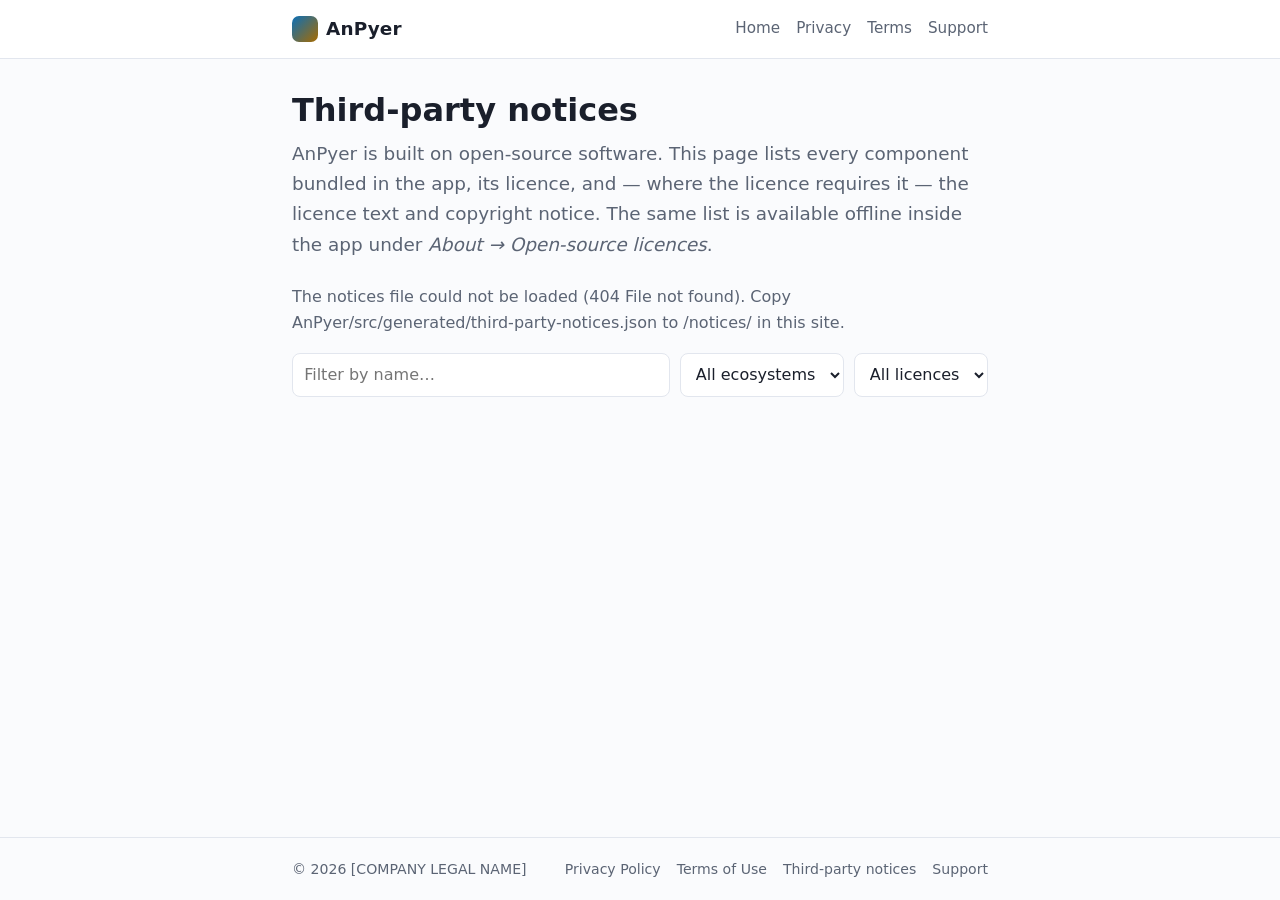
==== notices/index.html @ 122b333f "Initial commit" ====
<!DOCTYPE html>
<html lang="en">
<head>
<meta charset="utf-8">
<meta name="viewport" content="width=device-width, initial-scale=1">
<title>Third-party notices — AnPyer</title>
<meta name="description" content="Open-source components bundled with the AnPyer Android app and their licences.">
<link rel="stylesheet" href="/assets/site.css">
<style>
  .filter { display: flex; gap: 0.6rem; flex-wrap: wrap; margin: 1rem 0; }
  .filter input { flex: 1; min-width: 12rem; padding: 0.5rem 0.7rem; border: 1px solid var(--line); border-radius: 8px; background: var(--bg-elev); color: var(--fg); font: inherit; }
  .filter select { padding: 0.5rem 0.7rem; border: 1px solid var(--line); border-radius: 8px; background: var(--bg-elev); color: var(--fg); font: inherit; }
  .pkg { border-bottom: 1px solid var(--line); padding: 0.55rem 0; }
  .pkg summary { cursor: pointer; display: flex; gap: 0.6rem; flex-wrap: wrap; align-items: baseline; list-style: none; }
  .pkg summary::-webkit-details-marker { display: none; }
  .pkg .name { font-weight: 600; }
  .pkg .ver { color: var(--fg-muted); font-size: 0.9em; }
  .pkg .lic { margin-left: auto; font-size: 0.85em; color: var(--accent-2); white-space: nowrap; }
  .pkg .line { font-size: 0.78em; color: var(--fg-muted); border: 1px solid var(--line); border-radius: 999px; padding: 0 0.5em; }
  .pkg pre { white-space: pre-wrap; background: var(--code-bg); padding: 0.8rem; border-radius: 8px; font-size: 0.8rem; max-height: 24rem; overflow: auto; margin: 0.6rem 0 0; }
  .pkg .nolic { color: var(--fg-muted); font-size: 0.9em; margin: 0.4rem 0 0; }
</style>
</head>
<body>

<header class="site-header">
  <div class="inner">
    <a class="brand" href="/"><span class="logo" aria-hidden="true"></span>AnPyer</a>
    <nav class="nav" aria-label="Site">
      <a href="/">Home</a>
      <a href="/privacy/">Privacy</a>
      <a href="/terms/">Terms</a>
      <a href="/support/">Support</a>
    </nav>
  </div>
</header>

<main>
  <h1>Third-party notices</h1>
  <p class="lead">AnPyer is built on open-source software. This page lists every component bundled in the app, its licence, and — where the licence requires it — the licence text and copyright notice. The same list is available offline inside the app under <em>About → Open-source licences</em>.</p>
  <p class="muted" id="meta">Loading…</p>

  <div class="filter" hidden id="filter">
    <input type="search" id="q" placeholder="Filter by name…" aria-label="Filter packages by name">
    <select id="line" aria-label="Filter by ecosystem">
      <option value="">All ecosystems</option>
    </select>
    <select id="lic" aria-label="Filter by licence">
      <option value="">All licences</option>
    </select>
  </div>

  <div id="list"></div>

  <noscript><p class="notice">This page needs JavaScript to render the list. The raw data is available as <a href="/notices/third-party-notices.json">JSON</a>.</p></noscript>
</main>

<footer class="site-footer">
  <div class="inner">
    <span>© 2026 <span class="legal-name">[COMPANY LEGAL NAME]</span></span>
    <div class="links">
      <a href="/privacy/">Privacy Policy</a>
      <a href="/terms/">Terms of Use</a>
      <a href="/notices/">Third-party notices</a>
      <a href="/support/">Support</a>
    </div>
  </div>
</footer>

<script>
(async function () {
  const meta = document.getElementById('meta');
  const list = document.getElementById('list');
  const filter = document.getElementById('filter');
  const q = document.getElementById('q');
  const lineSel = document.getElementById('line');
  const licSel = document.getElementById('lic');

  let data;
  try {
    const res = await fetch('/notices/third-party-notices.json', { cache: 'no-cache' });
    if (!res.ok) throw new Error(res.status + ' ' + res.statusText);
    data = await res.json();
  } catch (e) {
    meta.textContent = 'The notices file could not be loaded (' + e.message + '). Copy AnPyer/src/generated/third-party-notices.json to /notices/ in this site.';
    return;
  }

  const pkgs = (data.packages || []).slice().sort((a, b) => a.name.localeCompare(b.name));
  const lineNames = { node: 'JavaScript', python: 'Python', rust: 'Rust', android: 'Android', kotlin: 'Kotlin', java: 'Java' };
  const lines = new Set(), lics = new Set();
  for (const p of pkgs) { (p.line || []).forEach(l => lines.add(l)); if (p.license) lics.add(p.license); }
  for (const l of [...lines].sort()) lineSel.add(new Option(lineNames[l] || l, l));
  for (const l of [...lics].sort()) licSel.add(new Option(l, l));

  const when = data.generatedAt ? new Date(data.generatedAt).toISOString().slice(0, 10) : '';
  meta.textContent = pkgs.length + ' components' + (when ? ' · generated ' + when : '');
  filter.hidden = false;

  const esc = s => String(s).replace(/[&<>"]/g, c => ({ '&': '&amp;', '<': '&lt;', '>': '&gt;', '"': '&quot;' }[c]));

  function render() {
    const needle = q.value.trim().toLowerCase();
    const line = lineSel.value, lic = licSel.value;
    const parts = [];
    let n = 0;
    for (const p of pkgs) {
      if (needle && !p.name.toLowerCase().includes(needle)) continue;
      if (line && !(p.line || []).includes(line)) continue;
      if (lic && p.license !== lic) continue;
      n++;
      const tags = (p.line || []).map(l => '<span class="line">' + esc(lineNames[l] || l) + '</span>').join('');
      const nameHtml = p.url ? '<a class="name" href="' + esc(p.url) + '" rel="noopener">' + esc(p.name) + '</a>' : '<span class="name">' + esc(p.name) + '</span>';
      let body = '';
      if (p.copyright) body += '<p class="nolic">' + esc(p.copyright) + '</p>';
      body += p.licenseText ? '<pre>' + esc(p.licenseText) + '</pre>' : '<p class="nolic">Licence text not included in the package; see the licence identifier above.</p>';
      parts.push('<details class="pkg"><summary>' + nameHtml + '<span class="ver">' + esc(p.version || '') + '</span>' + tags + '<span class="lic">' + esc(p.license || 'unknown') + '</span></summary>' + body + '</details>');
    }
    list.innerHTML = parts.join('') || '<p class="muted">No components match.</p>';
    meta.textContent = n + ' of ' + pkgs.length + ' components' + (when ? ' · generated ' + when : '');
  }
  q.addEventListener('input', render);
  lineSel.addEventListener('change', render);
  licSel.addEventListener('change', render);
  render();
})();
</script>
</body>
</html>
---- assets/site.css ----
/* AnPyer 官网 —— 单文件样式，零构建。深色为主，跟随系统偏好切浅色。 */

:root {
  color-scheme: light dark;
  --bg: #0f1115;
  --bg-elev: #161a22;
  --fg: #e6e8ee;
  --fg-muted: #9aa3b2;
  --line: #262c38;
  --accent: #5cc8ff;
  --accent-2: #ffd166;
  --code-bg: #1c212b;
  --max: 46rem;
  --radius: 10px;
  font-family: system-ui, -apple-system, "Segoe UI", Roboto, "Noto Sans", "PingFang SC", "Microsoft YaHei", sans-serif;
  line-height: 1.65;
}

@media (prefers-color-scheme: light) {
  :root {
    --bg: #fafbfd;
    --bg-elev: #ffffff;
    --fg: #1a1f2b;
    --fg-muted: #5b6474;
    --line: #e2e6ee;
    --accent: #0a6fb8;
    --accent-2: #a86b00;
    --code-bg: #f0f2f6;
  }
}

* { box-sizing: border-box; }

html, body { margin: 0; padding: 0; }

body {
  background: var(--bg);
  color: var(--fg);
  -webkit-text-size-adjust: 100%;
  min-height: 100dvh;
  display: flex;
  flex-direction: column;
}

a { color: var(--accent); text-decoration: none; }
a:hover { text-decoration: underline; }

code, pre {
  font-family: ui-monospace, "Cascadia Code", "JetBrains Mono", Menlo, Consolas, monospace;
  font-size: 0.92em;
}
code { background: var(--code-bg); padding: 0.1em 0.4em; border-radius: 5px; }

/* ---------- 顶栏 ---------- */
.site-header {
  border-bottom: 1px solid var(--line);
  background: var(--bg-elev);
}
.site-header .inner {
  max-width: var(--max);
  margin: 0 auto;
  padding: 0.85rem 1.25rem;
  display: flex;
  align-items: center;
  gap: 1rem;
  flex-wrap: wrap;
}
.brand {
  font-weight: 700;
  font-size: 1.15rem;
  letter-spacing: 0.01em;
  color: var(--fg);
  display: inline-flex;
  align-items: center;
  gap: 0.5rem;
}
.brand:hover { text-decoration: none; }
.brand .logo {
  width: 26px; height: 26px; border-radius: 7px;
  background: linear-gradient(135deg, var(--accent), var(--accent-2));
  display: inline-block;
}
.nav { display: flex; gap: 1rem; margin-left: auto; flex-wrap: wrap; }
.nav a { color: var(--fg-muted); font-size: 0.95rem; }
.nav a[aria-current="page"] { color: var(--fg); font-weight: 600; }
.lang {
  font-size: 0.85rem;
  color: var(--fg-muted);
  border: 1px solid var(--line);
  border-radius: 999px;
  padding: 0.15rem 0.7rem;
}

/* ---------- 正文 ---------- */
main {
  max-width: var(--max);
  width: 100%;
  margin: 0 auto;
  padding: 2rem 1.25rem 3rem;
  flex: 1;
}

h1 { font-size: 2rem; line-height: 1.2; margin: 0 0 0.5rem; }
h2 { font-size: 1.35rem; margin: 2.2rem 0 0.6rem; padding-top: 0.4rem; border-top: 1px solid var(--line); }
h3 { font-size: 1.08rem; margin: 1.5rem 0 0.4rem; }
p, ul, ol { margin: 0.6rem 0; }
li { margin: 0.25rem 0; }
.muted { color: var(--fg-muted); }
.lead { font-size: 1.15rem; color: var(--fg-muted); margin-bottom: 1.5rem; }
.meta { font-size: 0.9rem; color: var(--fg-muted); margin-bottom: 1.5rem; }

.notice {
  border-left: 3px solid var(--accent-2);
  background: var(--bg-elev);
  padding: 0.7rem 1rem;
  border-radius: 0 var(--radius) var(--radius) 0;
  margin: 1rem 0;
  font-size: 0.95rem;
}

table { border-collapse: collapse; width: 100%; margin: 1rem 0; font-size: 0.95rem; }
th, td { text-align: left; padding: 0.5rem 0.6rem; border-bottom: 1px solid var(--line); vertical-align: top; }
th { color: var(--fg-muted); font-weight: 600; }

/* ---------- 首页 ---------- */
.hero { padding: 1.5rem 0 1rem; }
.hero h1 { font-size: 2.4rem; }
.hero .tagline { font-size: 1.25rem; color: var(--fg-muted); margin: 0.4rem 0 1.4rem; }
.cta { display: flex; gap: 0.8rem; flex-wrap: wrap; margin: 1rem 0 2rem; }
.btn {
  display: inline-block;
  padding: 0.6rem 1.1rem;
  border-radius: var(--radius);
  border: 1px solid var(--line);
  background: var(--bg-elev);
  color: var(--fg);
  font-weight: 600;
}
.btn.primary { background: var(--accent); border-color: var(--accent); color: #06121c; }
.btn:hover { text-decoration: none; filter: brightness(1.08); }

.features {
  display: grid;
  grid-template-columns: repeat(auto-fit, minmax(14rem, 1fr));
  gap: 0.9rem;
  margin: 1.2rem 0 2rem;
  padding: 0;
  list-style: none;
}
.features li {
  background: var(--bg-elev);
  border: 1px solid var(--line);
  border-radius: var(--radius);
  padding: 0.9rem 1rem;
  margin: 0;
}
.features strong { display: block; margin-bottom: 0.25rem; }
.features span { color: var(--fg-muted); font-size: 0.93rem; }

/* ---------- 页脚 ---------- */
.site-footer {
  border-top: 1px solid var(--line);
  color: var(--fg-muted);
  font-size: 0.88rem;
}
.site-footer .inner {
  max-width: var(--max);
  margin: 0 auto;
  padding: 1.2rem 1.25rem;
  display: flex;
  flex-wrap: wrap;
  gap: 0.4rem 1.2rem;
  align-items: center;
}
.site-footer .links { display: flex; gap: 1rem; flex-wrap: wrap; margin-left: auto; }
.site-footer a { color: var(--fg-muted); }

@media (max-width: 30rem) {
  .hero h1 { font-size: 1.9rem; }
  h1 { font-size: 1.6rem; }
  .nav { gap: 0.7rem; }
}
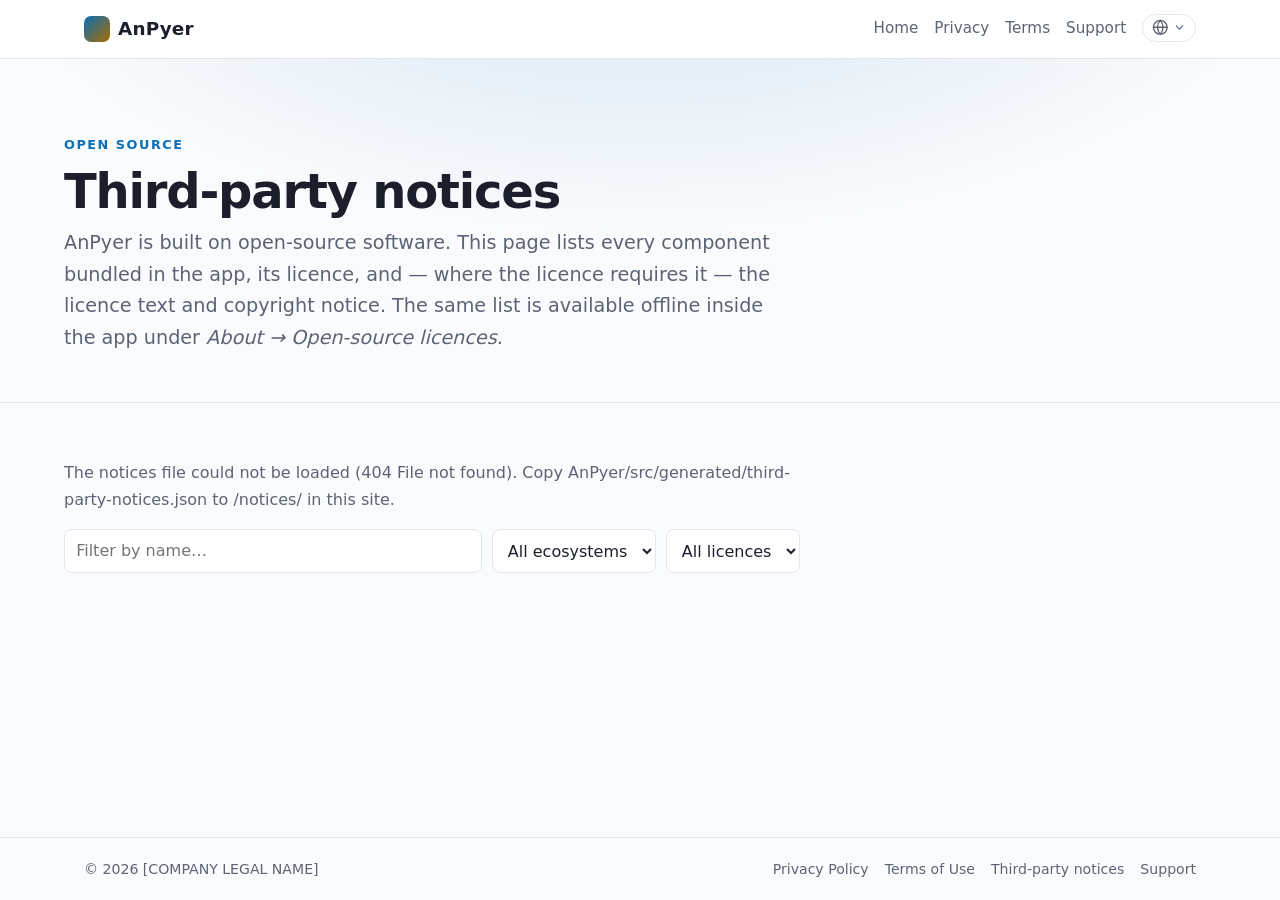
==== commit 9fc210d7: "1. unified framework" ====
--- a/notices/index.html
+++ b/notices/index.html
@@ -5,7 +5,7 @@
 <meta name="viewport" content="width=device-width, initial-scale=1">
 <title>Third-party notices — AnPyer</title>
 <meta name="description" content="Open-source components bundled with the AnPyer Android app and their licences.">
-<link rel="stylesheet" href="/assets/site.css">
+<link rel="stylesheet" href="/assets/site.css?v=2">
 <style>
   .filter { display: flex; gap: 0.6rem; flex-wrap: wrap; margin: 1rem 0; }
   .filter input { flex: 1; min-width: 12rem; padding: 0.5rem 0.7rem; border: 1px solid var(--line); border-radius: 8px; background: var(--bg-elev); color: var(--fg); font: inherit; }
@@ -27,17 +27,34 @@
   <div class="inner">
     <a class="brand" href="/"><span class="logo" aria-hidden="true"></span>AnPyer</a>
     <nav class="nav" aria-label="Site">
-      <a href="/">Home</a>
-      <a href="/privacy/">Privacy</a>
-      <a href="/terms/">Terms</a>
-      <a href="/support/">Support</a>
+      <a class="nav-link" href="/">Home</a>
+      <a class="nav-link" href="/privacy/">Privacy</a>
+      <a class="nav-link" href="/terms/">Terms</a>
+      <a class="nav-link" href="/support/">Support</a>
+      <details class="lang-menu">
+        <summary aria-label="Language" title="Language"><svg class="icon" width="18" height="18" aria-hidden="true"><use href="/assets/icons.svg?v=2#icon-globe"/></svg><svg class="icon chev" width="14" height="14" aria-hidden="true"><use href="/assets/icons.svg?v=2#icon-chevron"/></svg></summary>
+        <ul class="menu">
+          <li><a href="/notices/" hreflang="en" aria-current="true"><span class="flag" aria-hidden="true">🇬🇧</span>English<svg class="icon tick" width="16" height="16" aria-hidden="true"><use href="/assets/icons.svg?v=2#icon-check"/></svg></a></li>
+          <!-- This page exists in English only (licence texts are English); the Chinese entry leads to the Chinese home page. -->
+          <li><a href="/zh/" hreflang="zh" lang="zh"><span class="flag" aria-hidden="true">🇨🇳</span>简体中文<svg class="icon tick" width="16" height="16" aria-hidden="true"><use href="/assets/icons.svg?v=2#icon-check"/></svg></a></li>
+        </ul>
+      </details>
     </nav>
   </div>
 </header>
 
 <main>
-  <h1>Third-party notices</h1>
-  <p class="lead">AnPyer is built on open-source software. This page lists every component bundled in the app, its licence, and — where the licence requires it — the licence text and copyright notice. The same list is available offline inside the app under <em>About → Open-source licences</em>.</p>
+  <section class="block page-hero">
+    <div class="inner">
+      <p class="eyebrow">Open source</p>
+      <h1>Third-party notices</h1>
+      <p class="lead">AnPyer is built on open-source software. This page lists every component bundled in the app, its licence, and — where the licence requires it — the licence text and copyright notice. The same list is available offline inside the app under <em>About → Open-source licences</em>.</p>
+    </div>
+  </section>
+
+  <section class="block doc-block">
+    <div class="inner">
+    <article class="doc">
   <p class="muted" id="meta">Loading…</p>
 
   <div class="filter" hidden id="filter">
@@ -53,6 +70,9 @@
   <div id="list"></div>
 
   <noscript><p class="notice">This page needs JavaScript to render the list. The raw data is available as <a href="/notices/third-party-notices.json">JSON</a>.</p></noscript>
+    </article>
+    </div>
+  </section>
 </main>
 
 <footer class="site-footer">
@@ -67,6 +87,7 @@
   </div>
 </footer>
 
+<script src="/assets/site.js?v=2" defer></script>
 <script>
 (async function () {
   const meta = document.getElementById('meta');
--- a/assets/site.css
+++ b/assets/site.css
@@ -1,4 +1,8 @@
-/* AnPyer 官网 —— 单文件样式，零构建。深色为主，跟随系统偏好切浅色。 */
+/* AnPyer website — base stylesheet, zero build step.
+   Dark by default, follows the system preference for light.
+   Layout model (all pages): full-width blocks stacked vertically, each with a centred
+   .inner limited to --wide. Long-form documents (privacy / terms / support) additionally
+   limit their article to --doc for readability. landing.css adds the marketing blocks. */
 
 :root {
   color-scheme: light dark;
@@ -10,7 +14,10 @@
   --accent: #5cc8ff;
   --accent-2: #ffd166;
   --code-bg: #1c212b;
-  --max: 46rem;
+  --wide: 72rem;        /* max content width of every block */
+  --doc: 46rem;         /* max width of long-form text */
+  --narrow: 40rem;      /* max width of centred copy */
+  --block-y: clamp(3.5rem, 9vw, 7rem);
   --radius: 10px;
   font-family: system-ui, -apple-system, "Segoe UI", Roboto, "Noto Sans", "PingFang SC", "Microsoft YaHei", sans-serif;
   line-height: 1.65;
@@ -32,6 +39,8 @@
 * { box-sizing: border-box; }
 
 html, body { margin: 0; padding: 0; }
+html { scroll-behavior: smooth; }
+@media (prefers-reduced-motion: reduce) { html { scroll-behavior: auto; } }
 
 body {
   background: var(--bg);
@@ -40,6 +49,7 @@
   min-height: 100dvh;
   display: flex;
   flex-direction: column;
+  overflow-x: hidden;
 }
 
 a { color: var(--accent); text-decoration: none; }
@@ -51,19 +61,25 @@
 }
 code { background: var(--code-bg); padding: 0.1em 0.4em; border-radius: 5px; }
 
-/* ---------- 顶栏 ---------- */
+.icon { width: 1em; height: 1em; display: inline-block; vertical-align: -0.15em; flex: none; }
+
+/* ---------- Header (sticky, translucent) ---------- */
 .site-header {
+  position: sticky;
+  top: 0;
+  z-index: 50;
   border-bottom: 1px solid var(--line);
-  background: var(--bg-elev);
+  background: color-mix(in srgb, var(--bg-elev) 78%, transparent);
+  -webkit-backdrop-filter: saturate(160%) blur(14px);
+  backdrop-filter: saturate(160%) blur(14px);
 }
 .site-header .inner {
-  max-width: var(--max);
+  max-width: var(--wide);
   margin: 0 auto;
   padding: 0.85rem 1.25rem;
   display: flex;
   align-items: center;
   gap: 1rem;
-  flex-wrap: wrap;
 }
 .brand {
   font-weight: 700;
@@ -73,6 +89,7 @@
   display: inline-flex;
   align-items: center;
   gap: 0.5rem;
+  white-space: nowrap;
 }
 .brand:hover { text-decoration: none; }
 .brand .logo {
@@ -80,26 +97,108 @@
   background: linear-gradient(135deg, var(--accent), var(--accent-2));
   display: inline-block;
 }
-.nav { display: flex; gap: 1rem; margin-left: auto; flex-wrap: wrap; }
+.nav { display: flex; align-items: center; gap: 1rem; margin-left: auto; flex-wrap: wrap; }
 .nav a { color: var(--fg-muted); font-size: 0.95rem; }
 .nav a[aria-current="page"] { color: var(--fg); font-weight: 600; }
-.lang {
-  font-size: 0.85rem;
-  color: var(--fg-muted);
+
+/* ---------- Language menu (native <details>, JS only closes it on outside click) ---------- */
+.lang-menu { position: relative; }
+.lang-menu > summary {
+  list-style: none;
+  cursor: pointer;
+  display: inline-flex;
+  align-items: center;
+  gap: 0.3rem;
+  padding: 0.3rem 0.55rem;
   border: 1px solid var(--line);
   border-radius: 999px;
-  padding: 0.15rem 0.7rem;
-}
-
-/* ---------- 正文 ---------- */
-main {
-  max-width: var(--max);
-  width: 100%;
-  margin: 0 auto;
-  padding: 2rem 1.25rem 3rem;
-  flex: 1;
-}
-
+  color: var(--fg-muted);
+  font-size: 0.9rem;
+  line-height: 1;
+  user-select: none;
+}
+.lang-menu > summary::-webkit-details-marker { display: none; }
+.lang-menu > summary:hover, .lang-menu[open] > summary { color: var(--fg); border-color: var(--fg-muted); }
+.lang-menu > summary .icon { width: 1.15em; height: 1.15em; }
+.lang-menu > summary .chev { width: 0.9em; height: 0.9em; transition: transform 0.15s ease; }
+.lang-menu[open] > summary .chev { transform: rotate(180deg); }
+.lang-menu .menu {
+  position: absolute;
+  right: 0;
+  top: calc(100% + 0.5rem);
+  min-width: 11rem;
+  margin: 0;
+  padding: 0.35rem;
+  list-style: none;
+  background: var(--bg-elev);
+  border: 1px solid var(--line);
+  border-radius: 12px;
+  box-shadow: 0 18px 40px -18px rgba(0, 0, 0, 0.6);
+  z-index: 60;
+}
+.lang-menu .menu a {
+  display: flex;
+  align-items: center;
+  gap: 0.6rem;
+  padding: 0.5rem 0.65rem;
+  border-radius: 8px;
+  color: var(--fg);
+  font-size: 0.95rem;
+  white-space: nowrap;
+}
+.lang-menu .menu a:hover { background: color-mix(in srgb, var(--fg) 7%, transparent); text-decoration: none; }
+.lang-menu .menu a[aria-current="true"] { color: var(--fg); font-weight: 600; }
+.lang-menu .menu a .tick { margin-left: auto; width: 1em; height: 1em; color: var(--accent); visibility: hidden; }
+.lang-menu .menu a[aria-current="true"] .tick { visibility: visible; }
+/* Flags are plain emoji (🇬🇧 🇨🇳); Windows Chrome/Edge lack flag glyphs and show "GB"/"CN" letters,
+   which is acceptable. Swap for <img> if pixel-identical flags are ever required. */
+.flag {
+  font-size: 1.15em;
+  line-height: 1;
+  flex: none;
+  font-family: "Twemoji Mozilla", "Apple Color Emoji", "Segoe UI Emoji", "Noto Color Emoji", sans-serif;
+}
+
+/* ---------- Main: blocks ---------- */
+main { flex: 1; width: 100%; }
+.block { padding: var(--block-y) 1.25rem; }
+.block.alt { background: var(--bg-elev); }
+.block > .inner { max-width: var(--wide); margin: 0 auto; }
+
+/* Page hero: title banner shared by all non-landing pages */
+.page-hero {
+  padding-top: clamp(2.5rem, 6vw, 4.5rem);
+  padding-bottom: clamp(2rem, 4vw, 3rem);
+  background:
+    radial-gradient(60rem 30rem at 50% -10rem, color-mix(in srgb, var(--accent) 18%, transparent), transparent 70%),
+    var(--bg);
+  border-bottom: 1px solid var(--line);
+}
+.page-hero .eyebrow { margin-bottom: 0.6rem; }
+.page-hero h1 {
+  font-size: clamp(2rem, 4.5vw, 3rem);
+  line-height: 1.1;
+  letter-spacing: -0.025em;
+  margin: 0 0 0.6rem;
+}
+.page-hero h1 .sub { font-size: 0.5em; font-weight: 400; color: var(--fg-muted); letter-spacing: 0; margin-left: 0.4em; }
+.page-hero .meta, .page-hero .lead { margin: 0.4rem 0 0; }
+.page-hero .lead { font-size: clamp(1.05rem, 1.5vw, 1.2rem); color: var(--fg-muted); max-width: var(--doc); }
+
+/* Long-form document */
+.doc-block { padding-top: clamp(2rem, 4vw, 3rem); }
+.doc { max-width: var(--doc); }
+
+/* ---------- Typography ---------- */
+.eyebrow {
+  display: inline-block;
+  font-size: 0.8rem;
+  font-weight: 700;
+  letter-spacing: 0.12em;
+  text-transform: uppercase;
+  color: var(--accent);
+  margin: 0 0 0.9rem;
+}
 h1 { font-size: 2rem; line-height: 1.2; margin: 0 0 0.5rem; }
 h2 { font-size: 1.35rem; margin: 2.2rem 0 0.6rem; padding-top: 0.4rem; border-top: 1px solid var(--line); }
 h3 { font-size: 1.08rem; margin: 1.5rem 0 0.4rem; }
@@ -117,15 +216,13 @@
   margin: 1rem 0;
   font-size: 0.95rem;
 }
+.doc-block.alt .notice, .block.alt .notice { background: var(--bg); }
 
 table { border-collapse: collapse; width: 100%; margin: 1rem 0; font-size: 0.95rem; }
 th, td { text-align: left; padding: 0.5rem 0.6rem; border-bottom: 1px solid var(--line); vertical-align: top; }
 th { color: var(--fg-muted); font-weight: 600; }
 
-/* ---------- 首页 ---------- */
-.hero { padding: 1.5rem 0 1rem; }
-.hero h1 { font-size: 2.4rem; }
-.hero .tagline { font-size: 1.25rem; color: var(--fg-muted); margin: 0.4rem 0 1.4rem; }
+/* ---------- Buttons ---------- */
 .cta { display: flex; gap: 0.8rem; flex-wrap: wrap; margin: 1rem 0 2rem; }
 .btn {
   display: inline-block;
@@ -138,33 +235,16 @@
 }
 .btn.primary { background: var(--accent); border-color: var(--accent); color: #06121c; }
 .btn:hover { text-decoration: none; filter: brightness(1.08); }
-
-.features {
-  display: grid;
-  grid-template-columns: repeat(auto-fit, minmax(14rem, 1fr));
-  gap: 0.9rem;
-  margin: 1.2rem 0 2rem;
-  padding: 0;
-  list-style: none;
-}
-.features li {
-  background: var(--bg-elev);
-  border: 1px solid var(--line);
-  border-radius: var(--radius);
-  padding: 0.9rem 1rem;
-  margin: 0;
-}
-.features strong { display: block; margin-bottom: 0.25rem; }
-.features span { color: var(--fg-muted); font-size: 0.93rem; }
-
-/* ---------- 页脚 ---------- */
+.btn.large { padding: 0.85rem 1.5rem; font-size: 1.05rem; border-radius: 999px; }
+
+/* ---------- Footer ---------- */
 .site-footer {
   border-top: 1px solid var(--line);
   color: var(--fg-muted);
   font-size: 0.88rem;
 }
 .site-footer .inner {
-  max-width: var(--max);
+  max-width: var(--wide);
   margin: 0 auto;
   padding: 1.2rem 1.25rem;
   display: flex;
@@ -175,8 +255,14 @@
 .site-footer .links { display: flex; gap: 1rem; flex-wrap: wrap; margin-left: auto; }
 .site-footer a { color: var(--fg-muted); }
 
+/* ---------- Responsive ---------- */
+@media (max-width: 40rem) {
+  .nav { gap: 0.7rem; }
+  .nav a:not(.brand) { font-size: 0.9rem; }
+}
 @media (max-width: 30rem) {
-  .hero h1 { font-size: 1.9rem; }
+  .block { padding-left: 1rem; padding-right: 1rem; }
+  .site-header .inner { padding-left: 1rem; padding-right: 1rem; }
+  .nav .nav-link { display: none; }        /* on phones: brand + language only, footer carries the links */
   h1 { font-size: 1.6rem; }
-  .nav { gap: 0.7rem; }
-}
+}
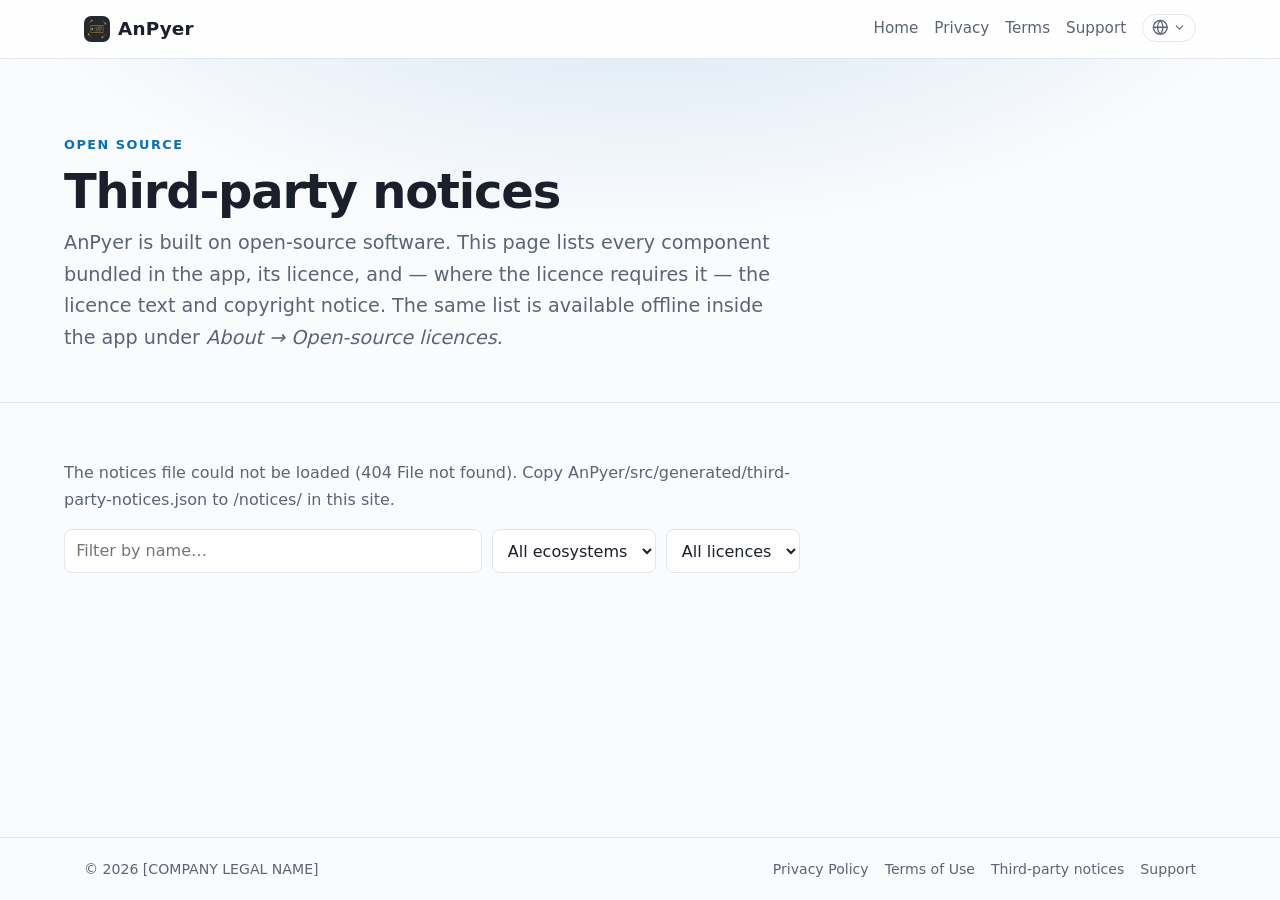
==== commit 566621b0: "1. with real icon pics" ====
--- a/notices/index.html
+++ b/notices/index.html
@@ -6,6 +6,10 @@
 <title>Third-party notices — AnPyer</title>
 <meta name="description" content="Open-source components bundled with the AnPyer Android app and their licences.">
 <link rel="stylesheet" href="/assets/site.css?v=2">
+<link rel="icon" href="/favicon.ico" sizes="any">
+<link rel="icon" href="/assets/brand/favicon-32.png" type="image/png" sizes="32x32">
+<link rel="apple-touch-icon" href="/assets/brand/apple-touch-icon.png">
+<meta property="og:image" content="https://anpyer.com/assets/brand/og-image.png">
 <style>
   .filter { display: flex; gap: 0.6rem; flex-wrap: wrap; margin: 1rem 0; }
   .filter input { flex: 1; min-width: 12rem; padding: 0.5rem 0.7rem; border: 1px solid var(--line); border-radius: 8px; background: var(--bg-elev); color: var(--fg); font: inherit; }
@@ -25,7 +29,7 @@
 
 <header class="site-header">
   <div class="inner">
-    <a class="brand" href="/"><span class="logo" aria-hidden="true"></span>AnPyer</a>
+    <a class="brand" href="/"><img class="logo" src="/assets/brand/brand-64.png" alt="" width="26" height="26">AnPyer</a>
     <nav class="nav" aria-label="Site">
       <a class="nav-link" href="/">Home</a>
       <a class="nav-link" href="/privacy/">Privacy</a>
--- a/assets/site.css
+++ b/assets/site.css
@@ -94,7 +94,7 @@
 .brand:hover { text-decoration: none; }
 .brand .logo {
   width: 26px; height: 26px; border-radius: 7px;
-  background: linear-gradient(135deg, var(--accent), var(--accent-2));
+  object-fit: cover; /* /assets/brand/brand-64.png, generated by AnPyer/scripts/gen-site-icons.py */
   display: inline-block;
 }
 .nav { display: flex; align-items: center; gap: 1rem; margin-left: auto; flex-wrap: wrap; }
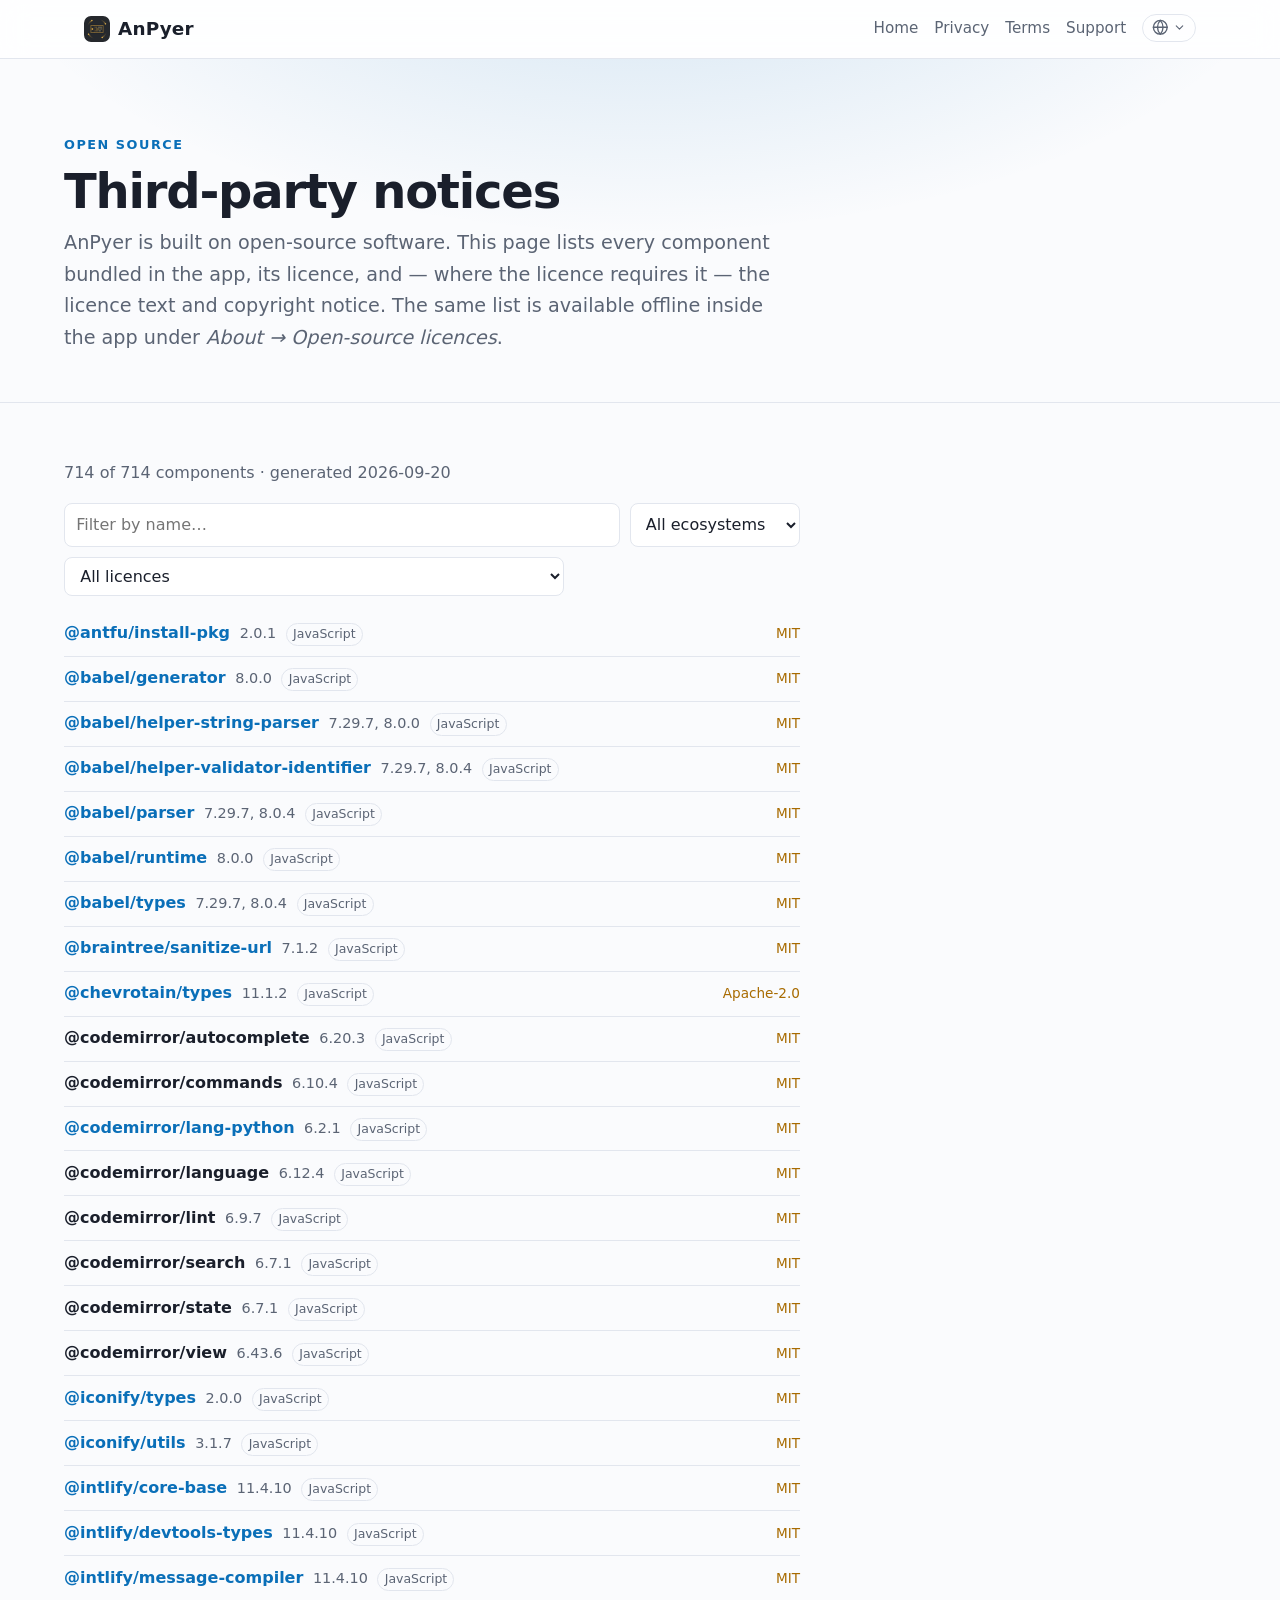
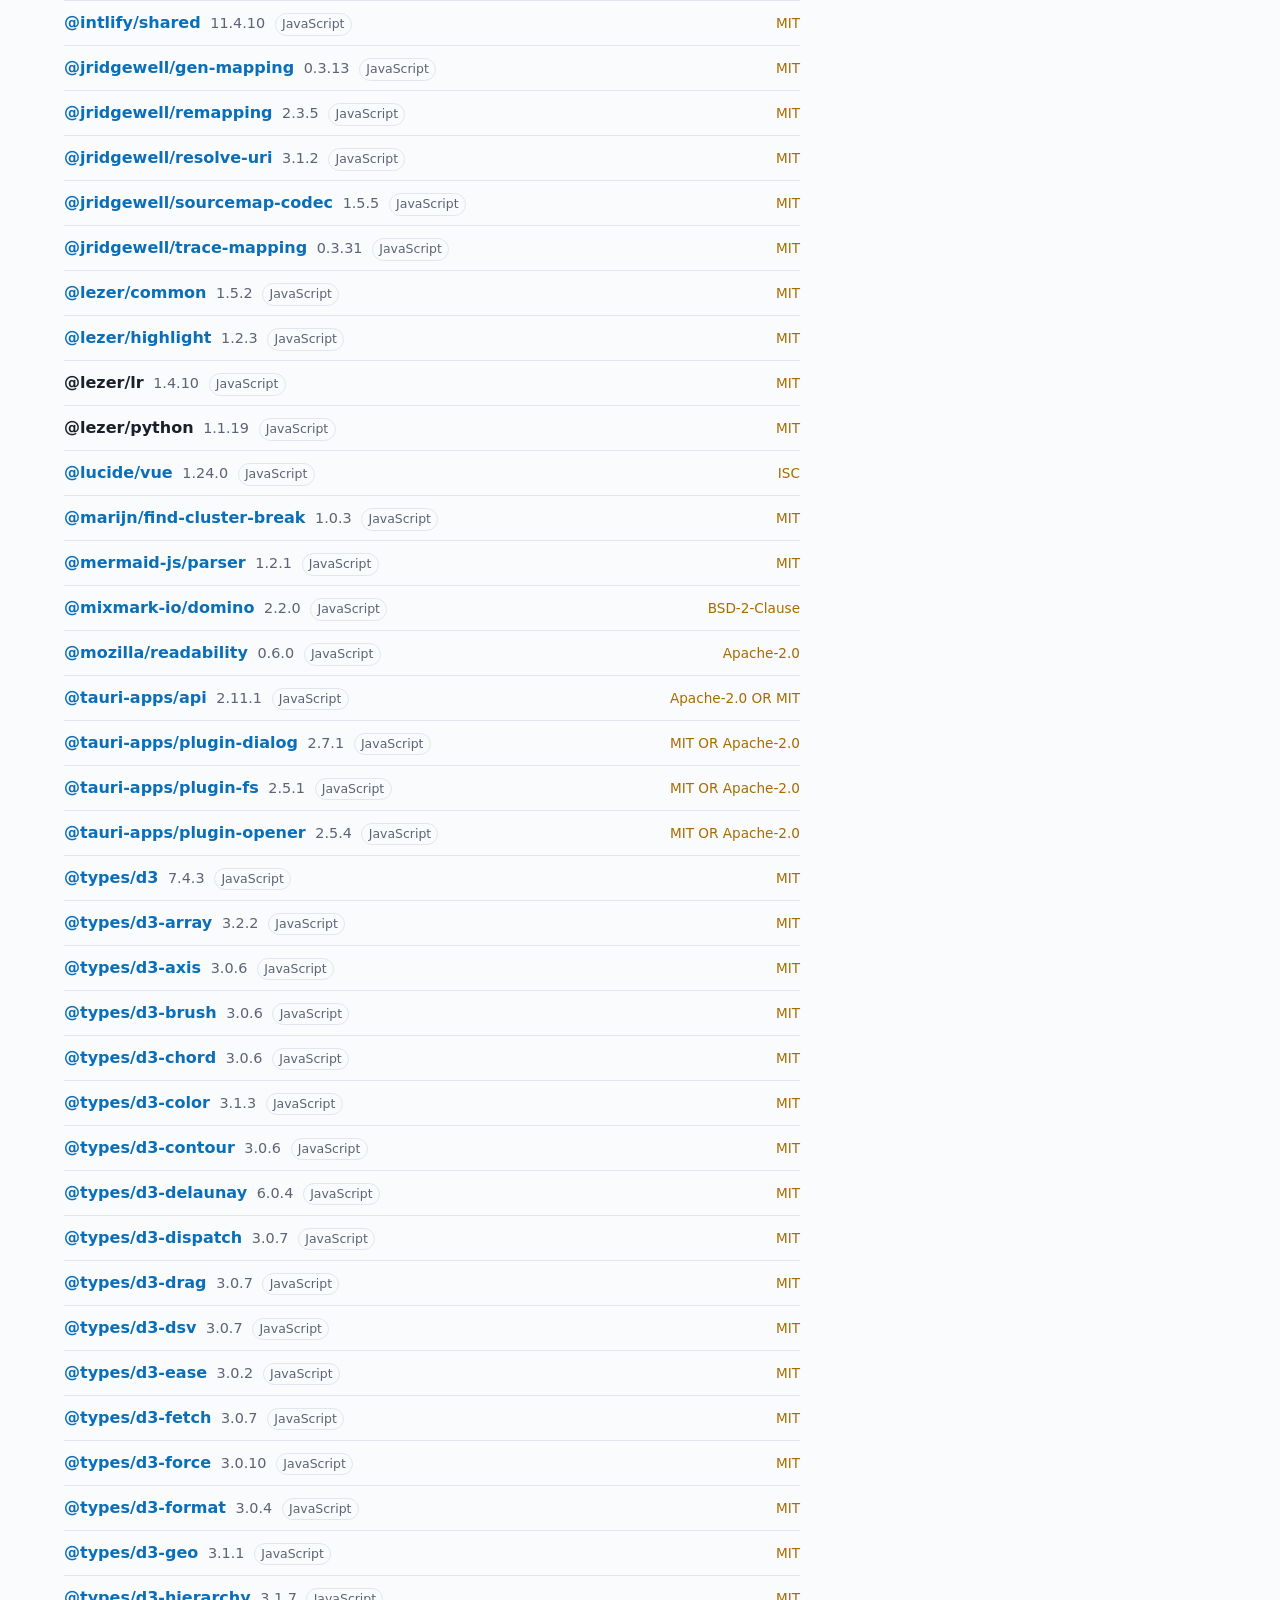
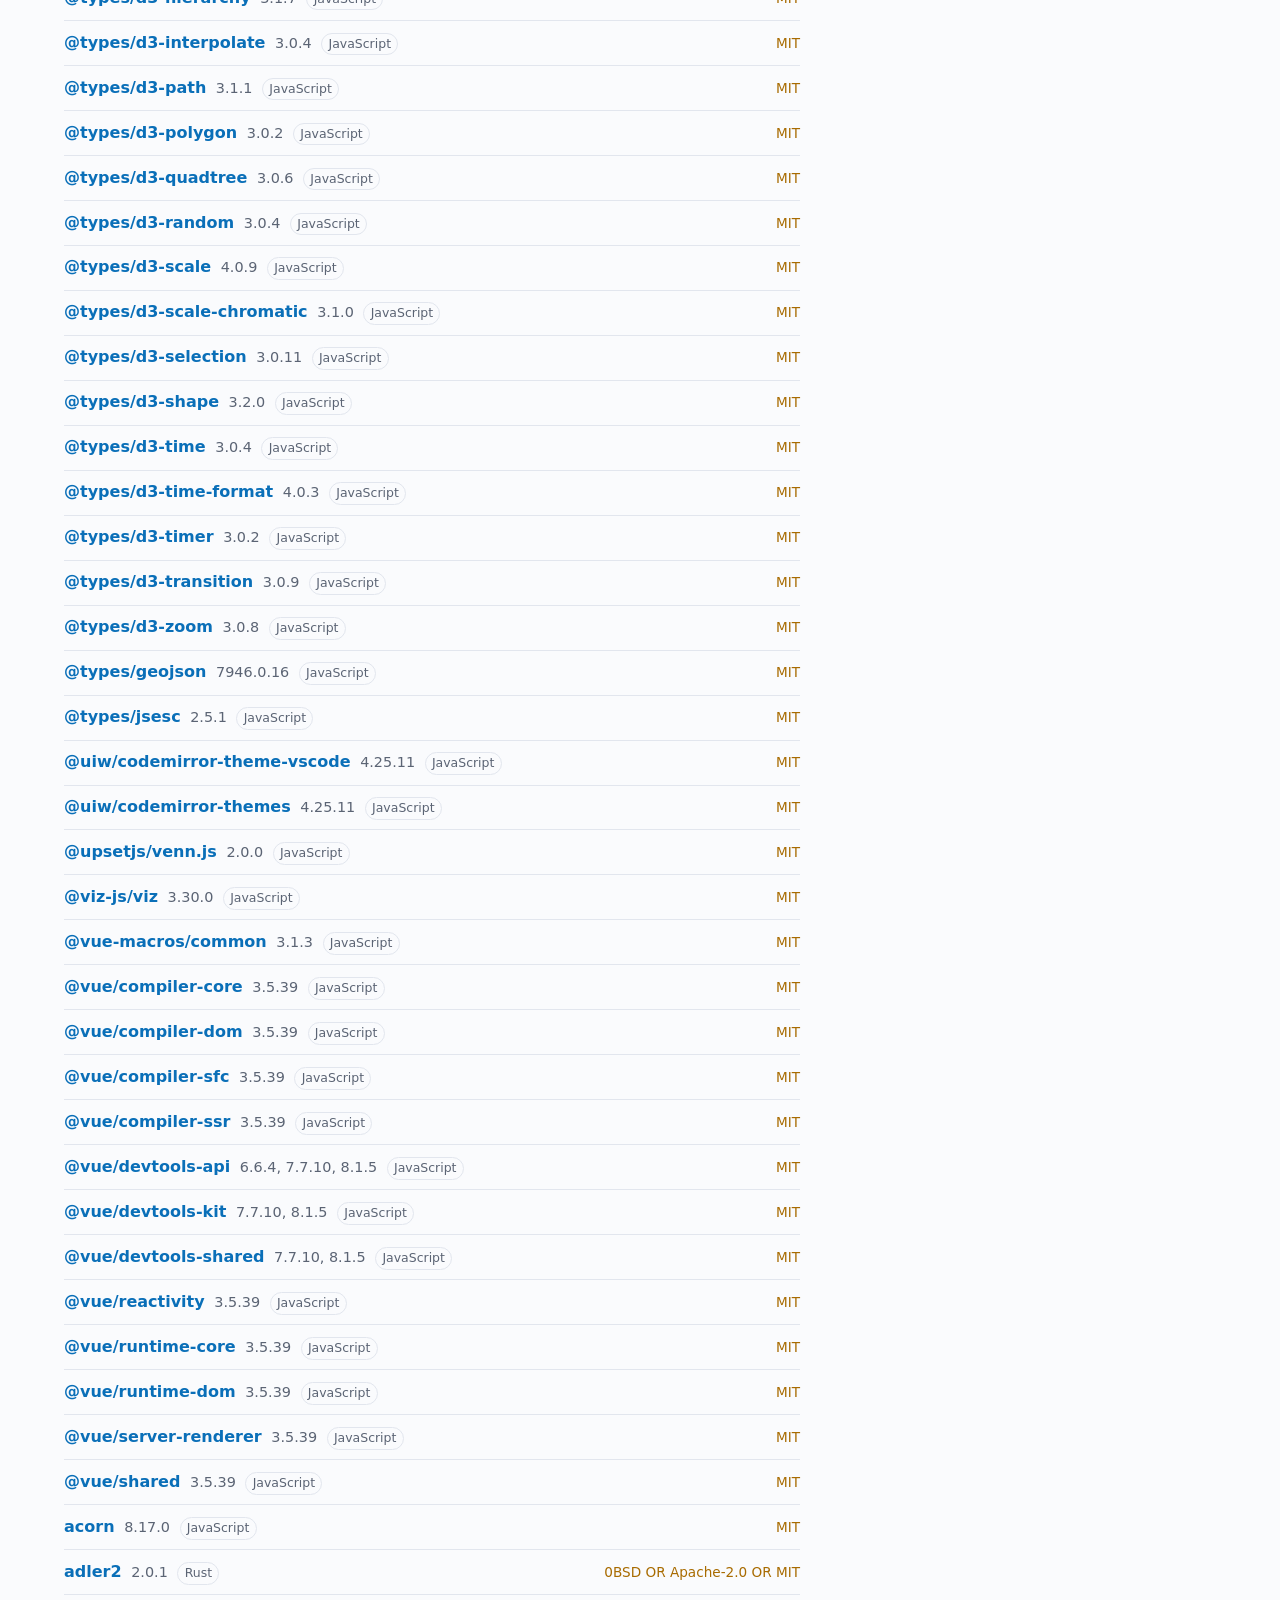
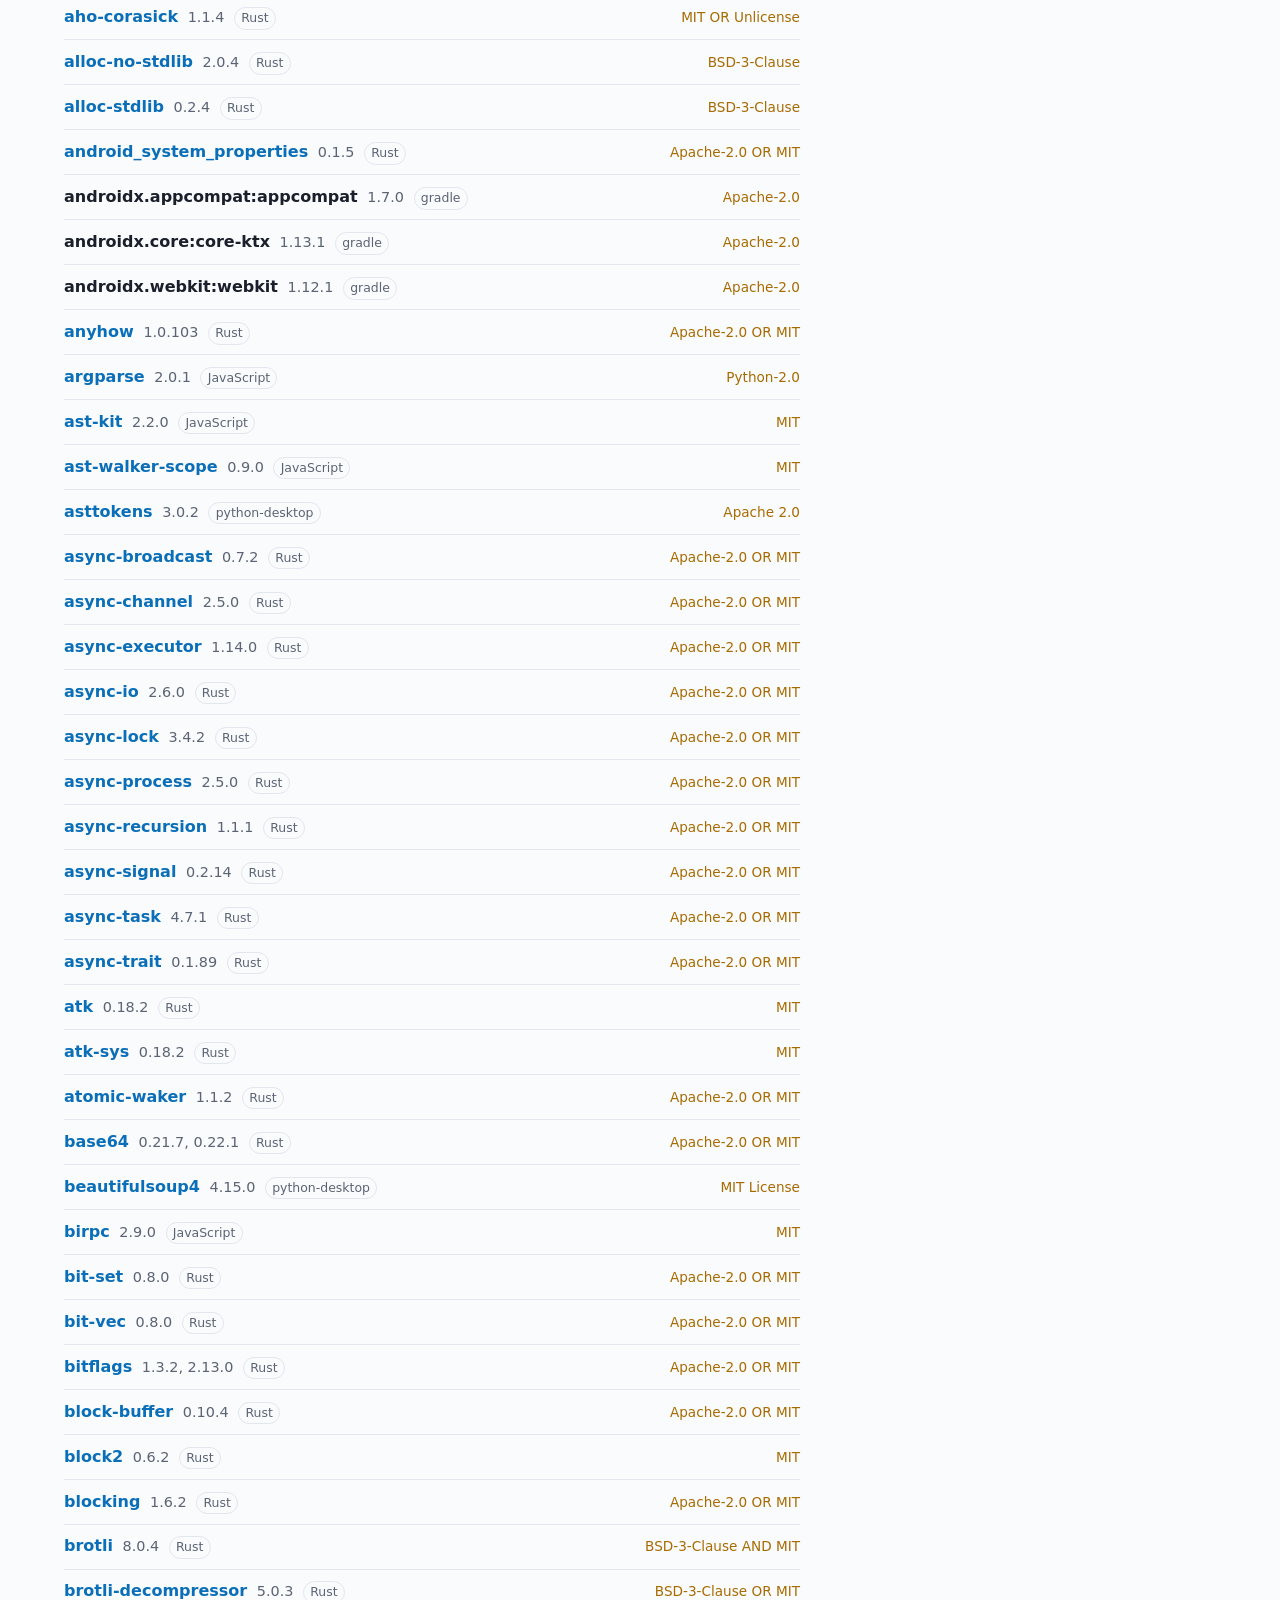
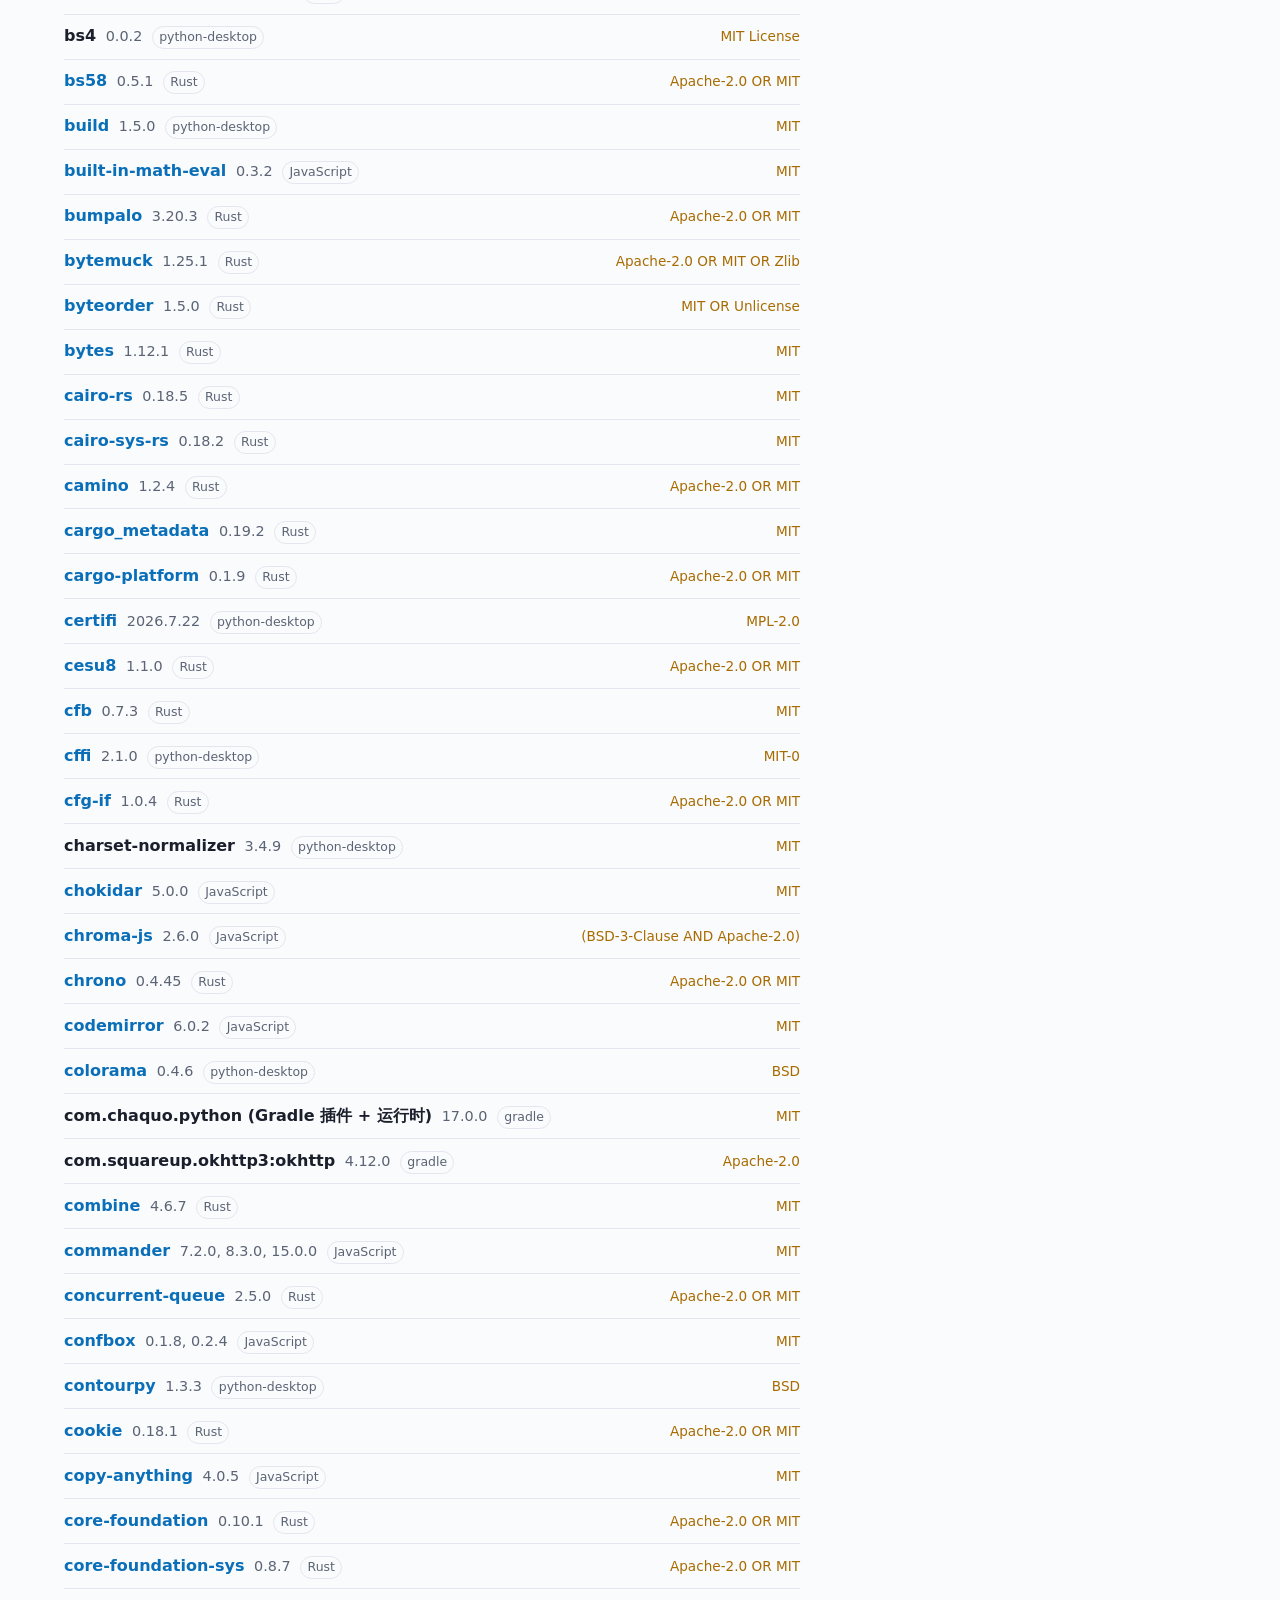
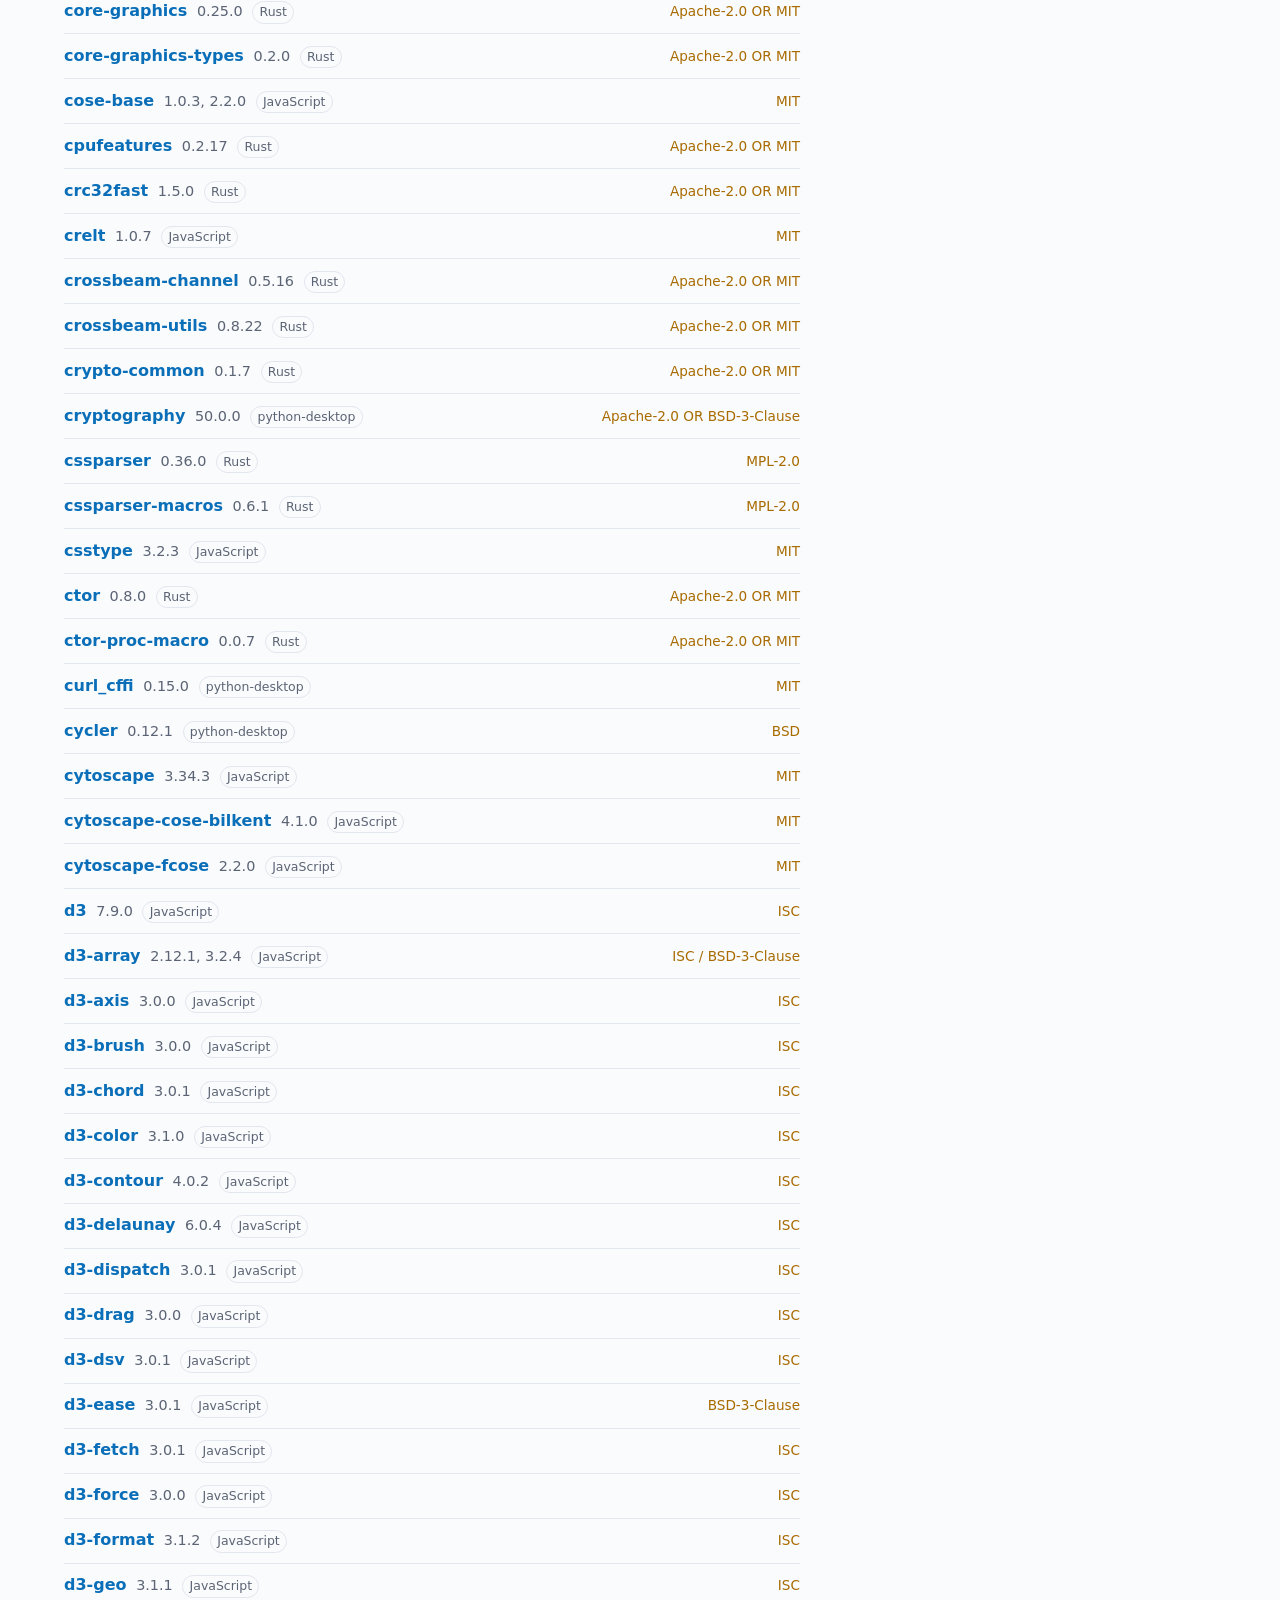
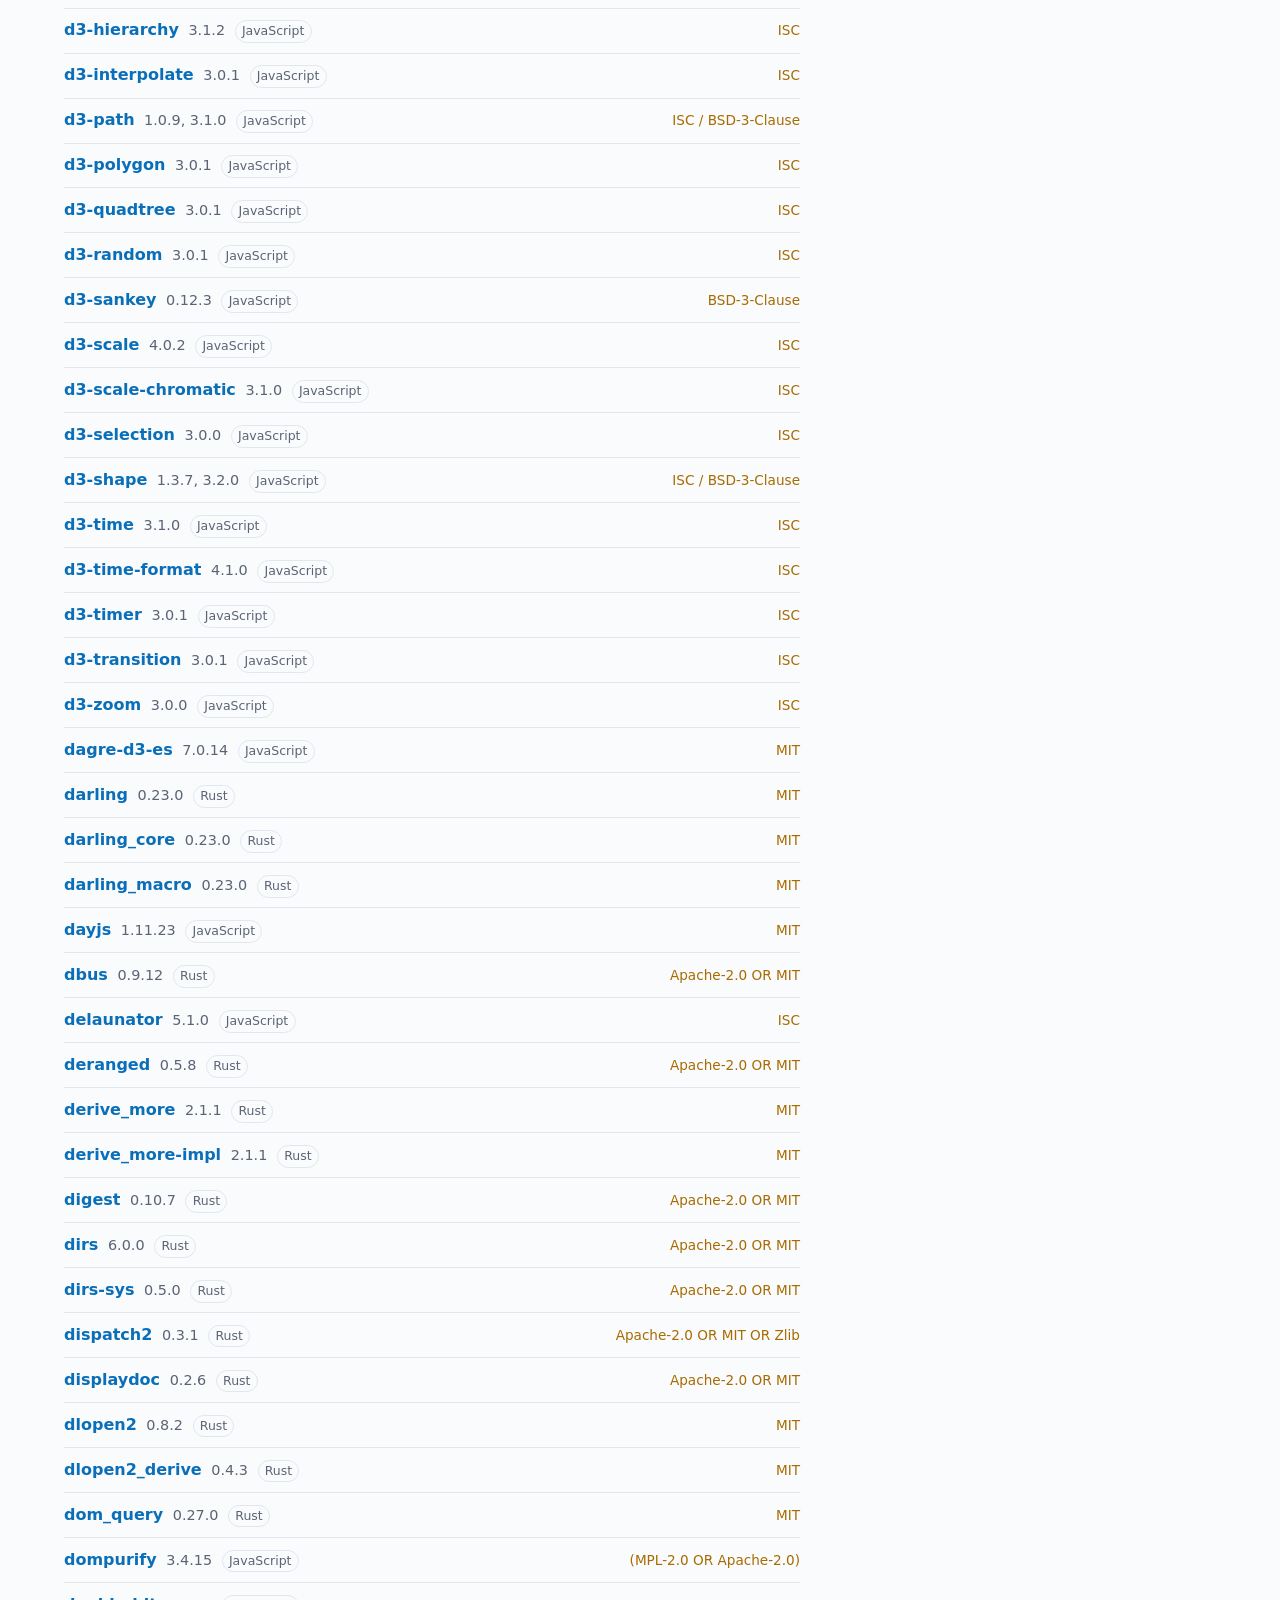
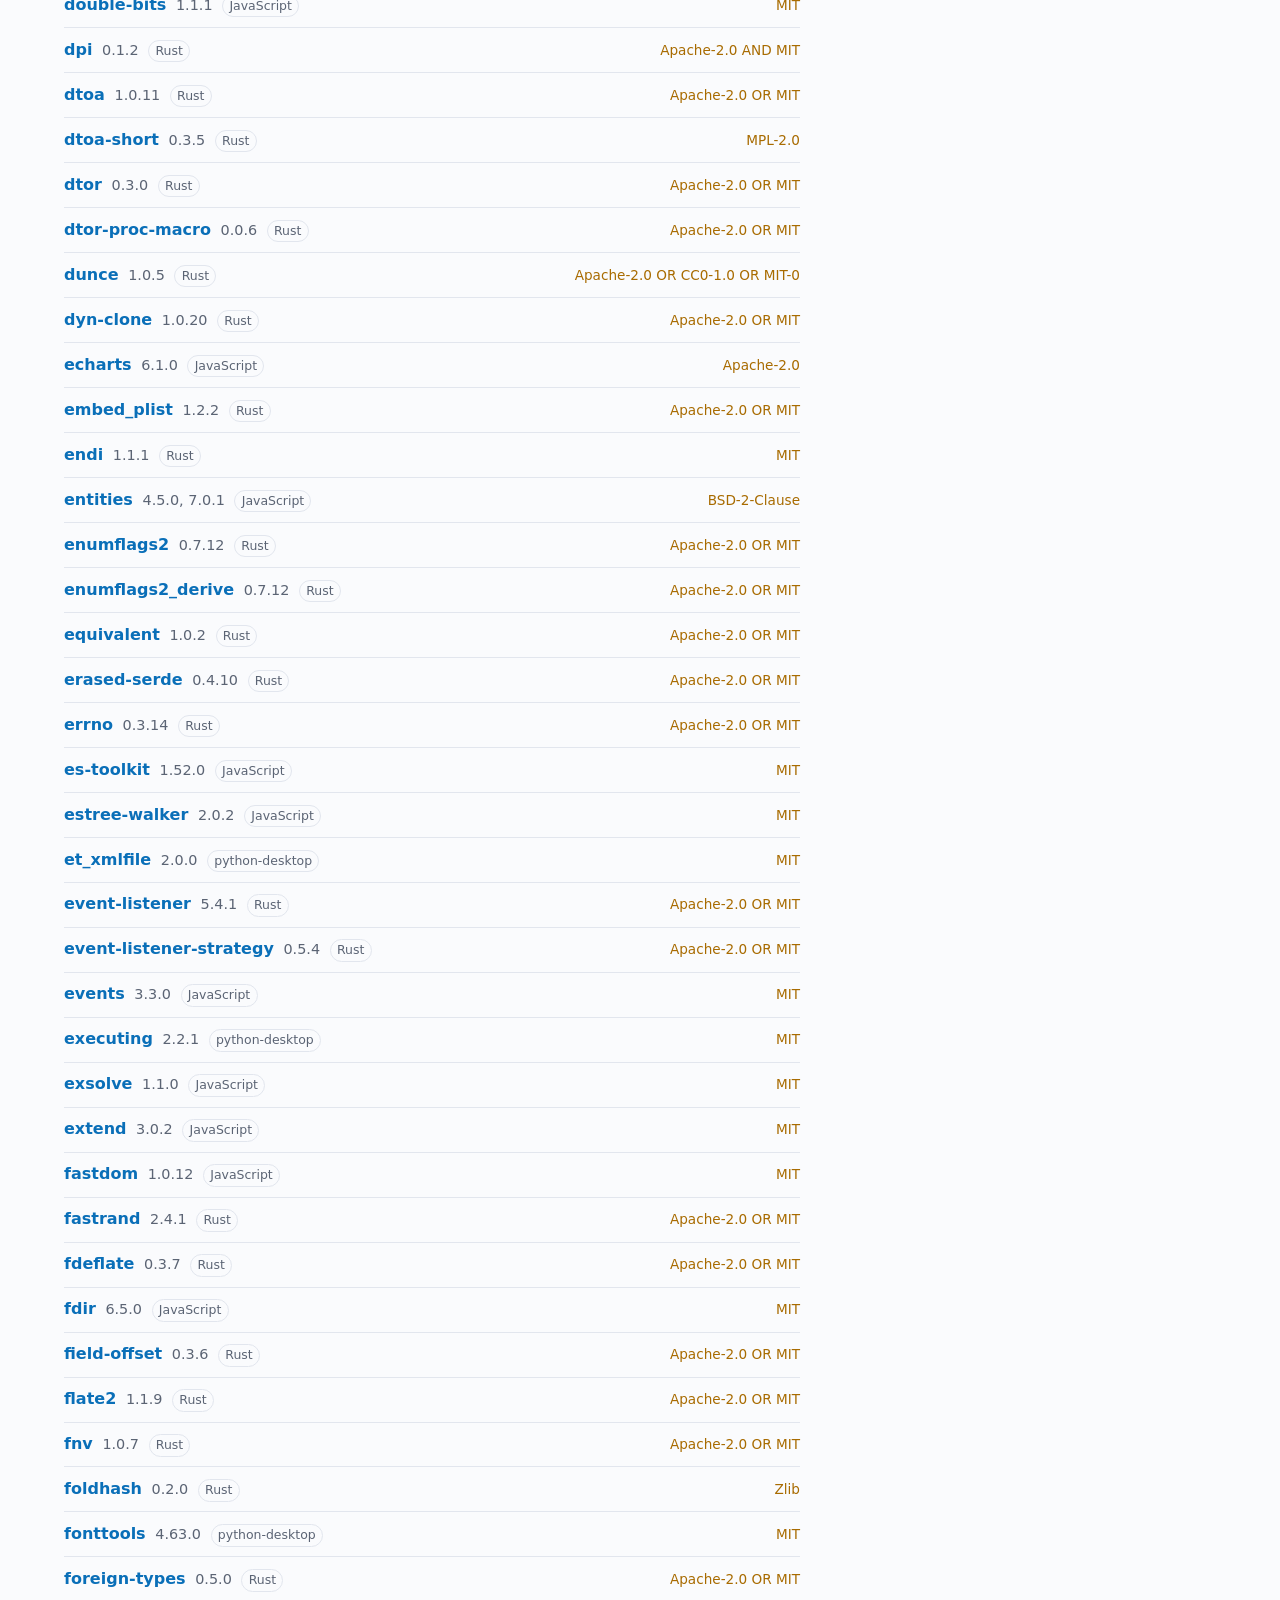
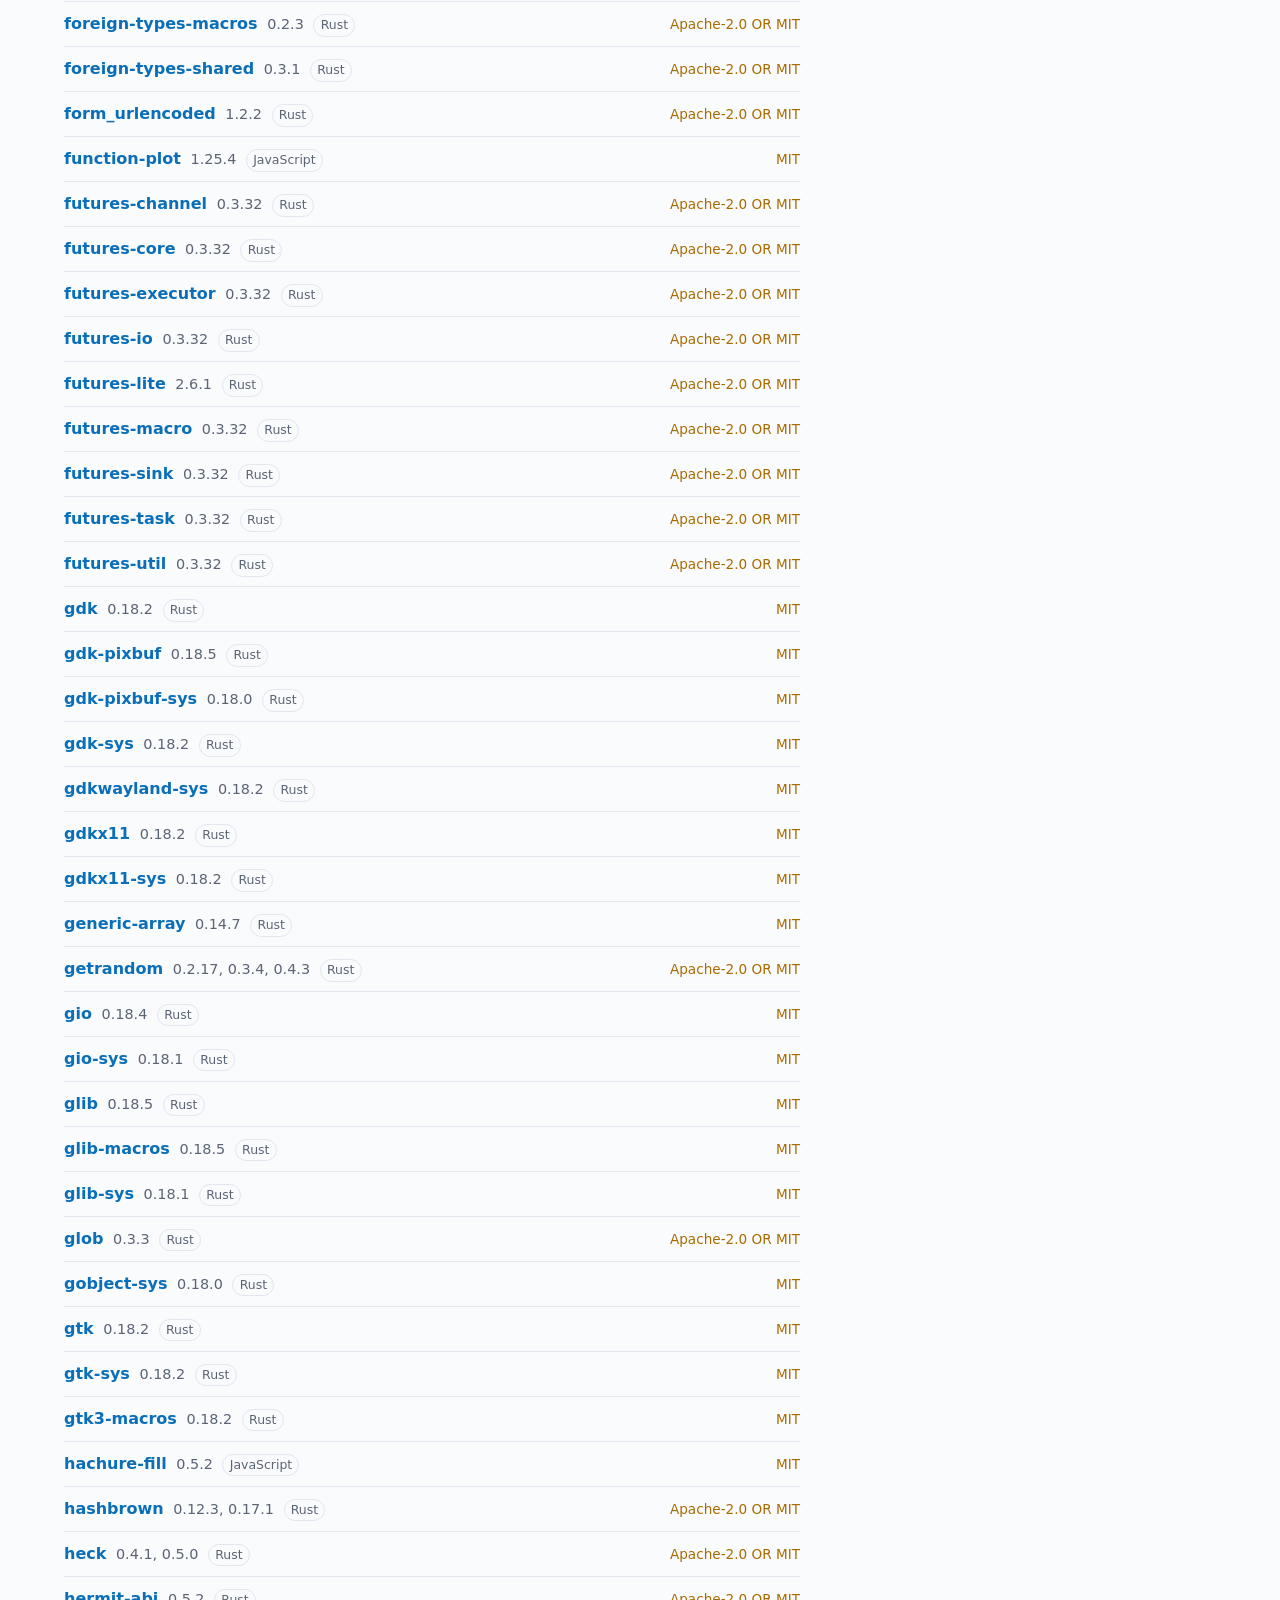
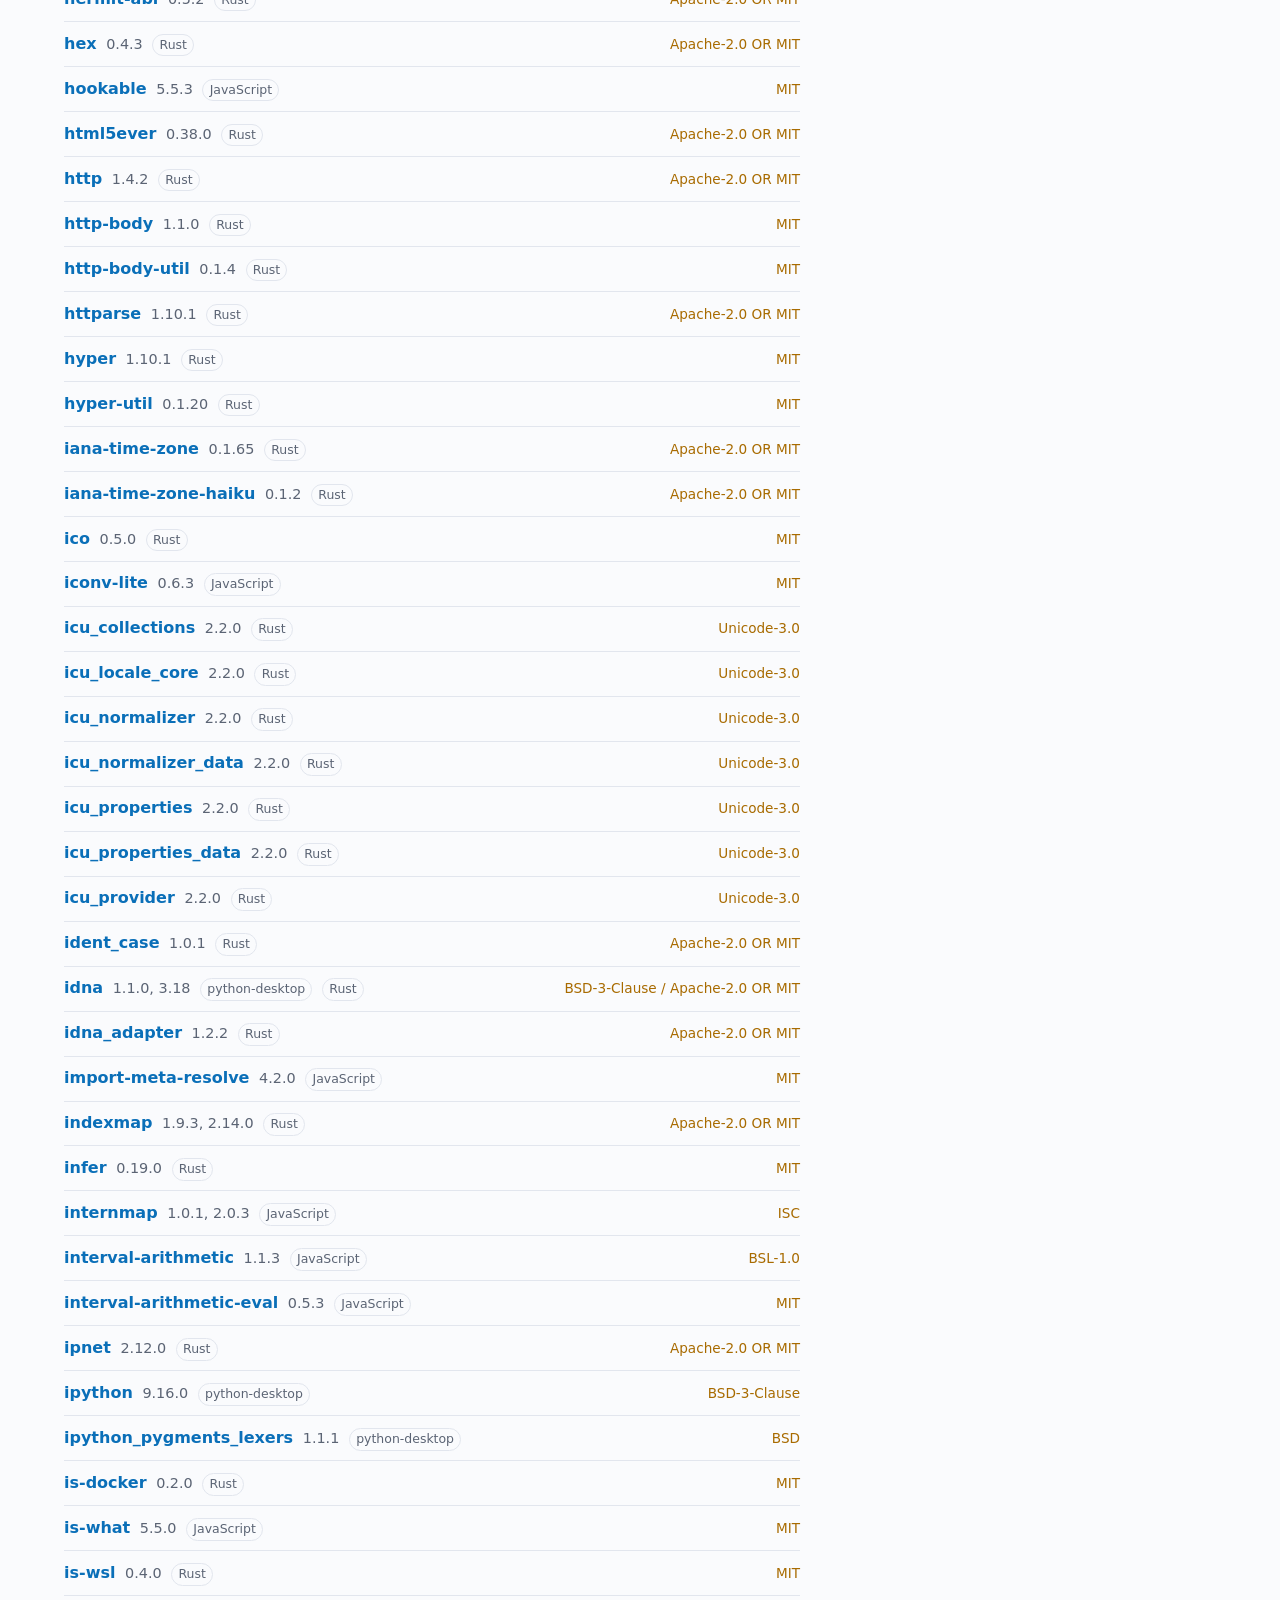
==== commit 1a4b7566: "1. update company name" ====
--- a/notices/index.html
+++ b/notices/index.html
@@ -81,7 +81,7 @@
 
 <footer class="site-footer">
   <div class="inner">
-    <span>© 2026 <span class="legal-name">[COMPANY LEGAL NAME]</span></span>
+    <span>© 2026 <span class="legal-name">Open Book Co., Ltd.</span></span>
     <div class="links">
       <a href="/privacy/">Privacy Policy</a>
       <a href="/terms/">Terms of Use</a>
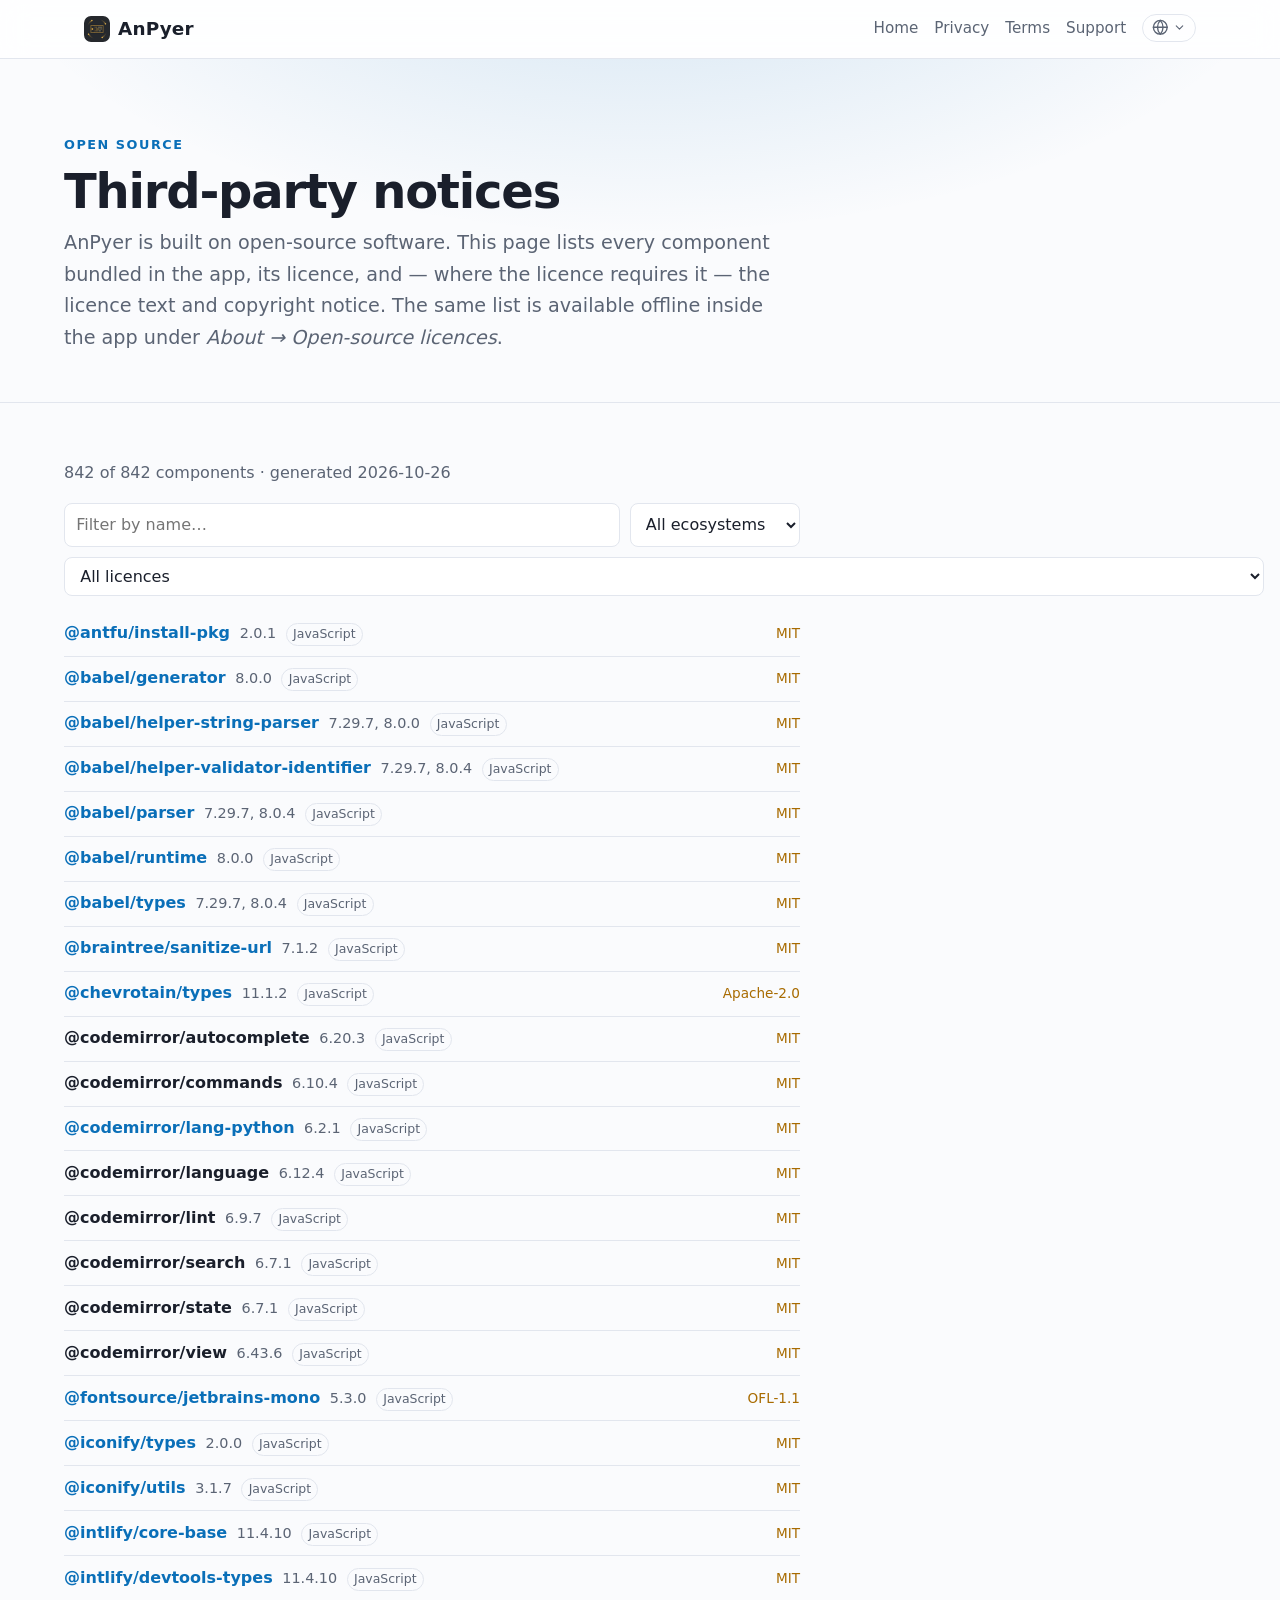
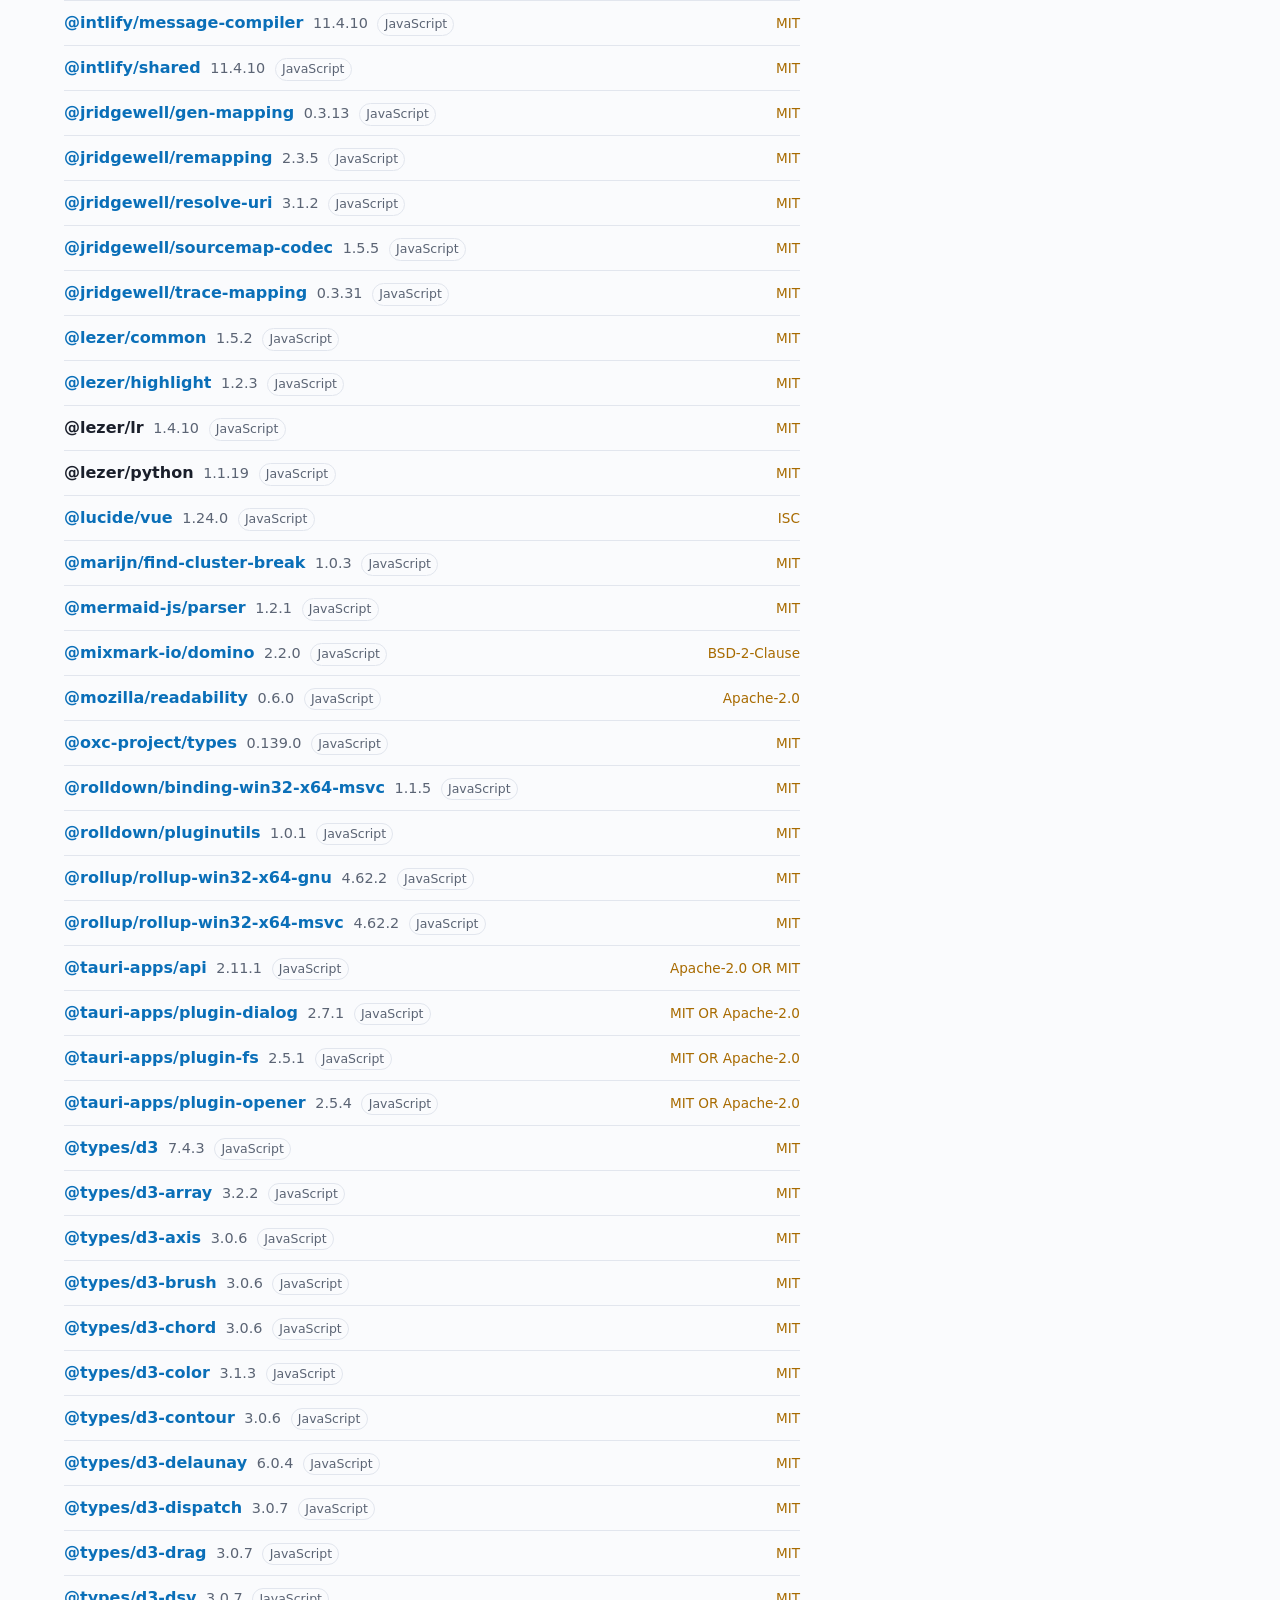
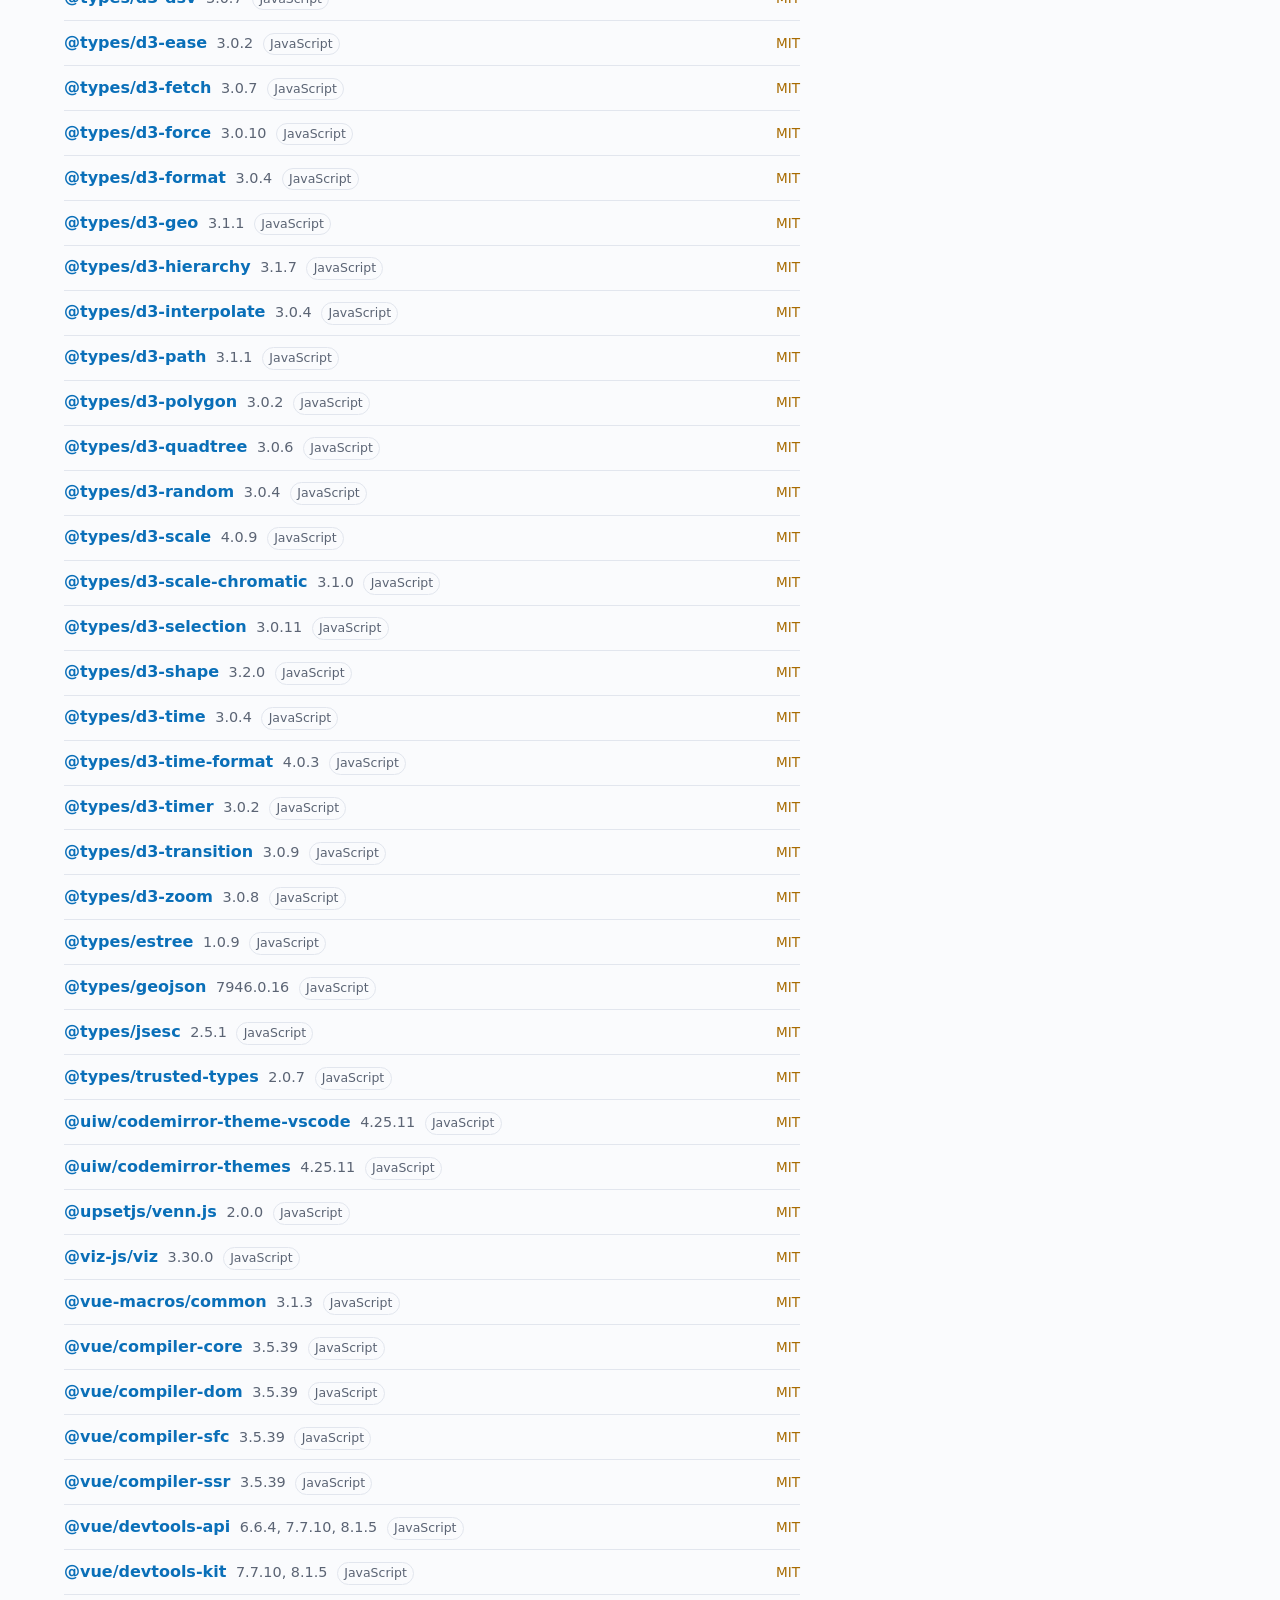
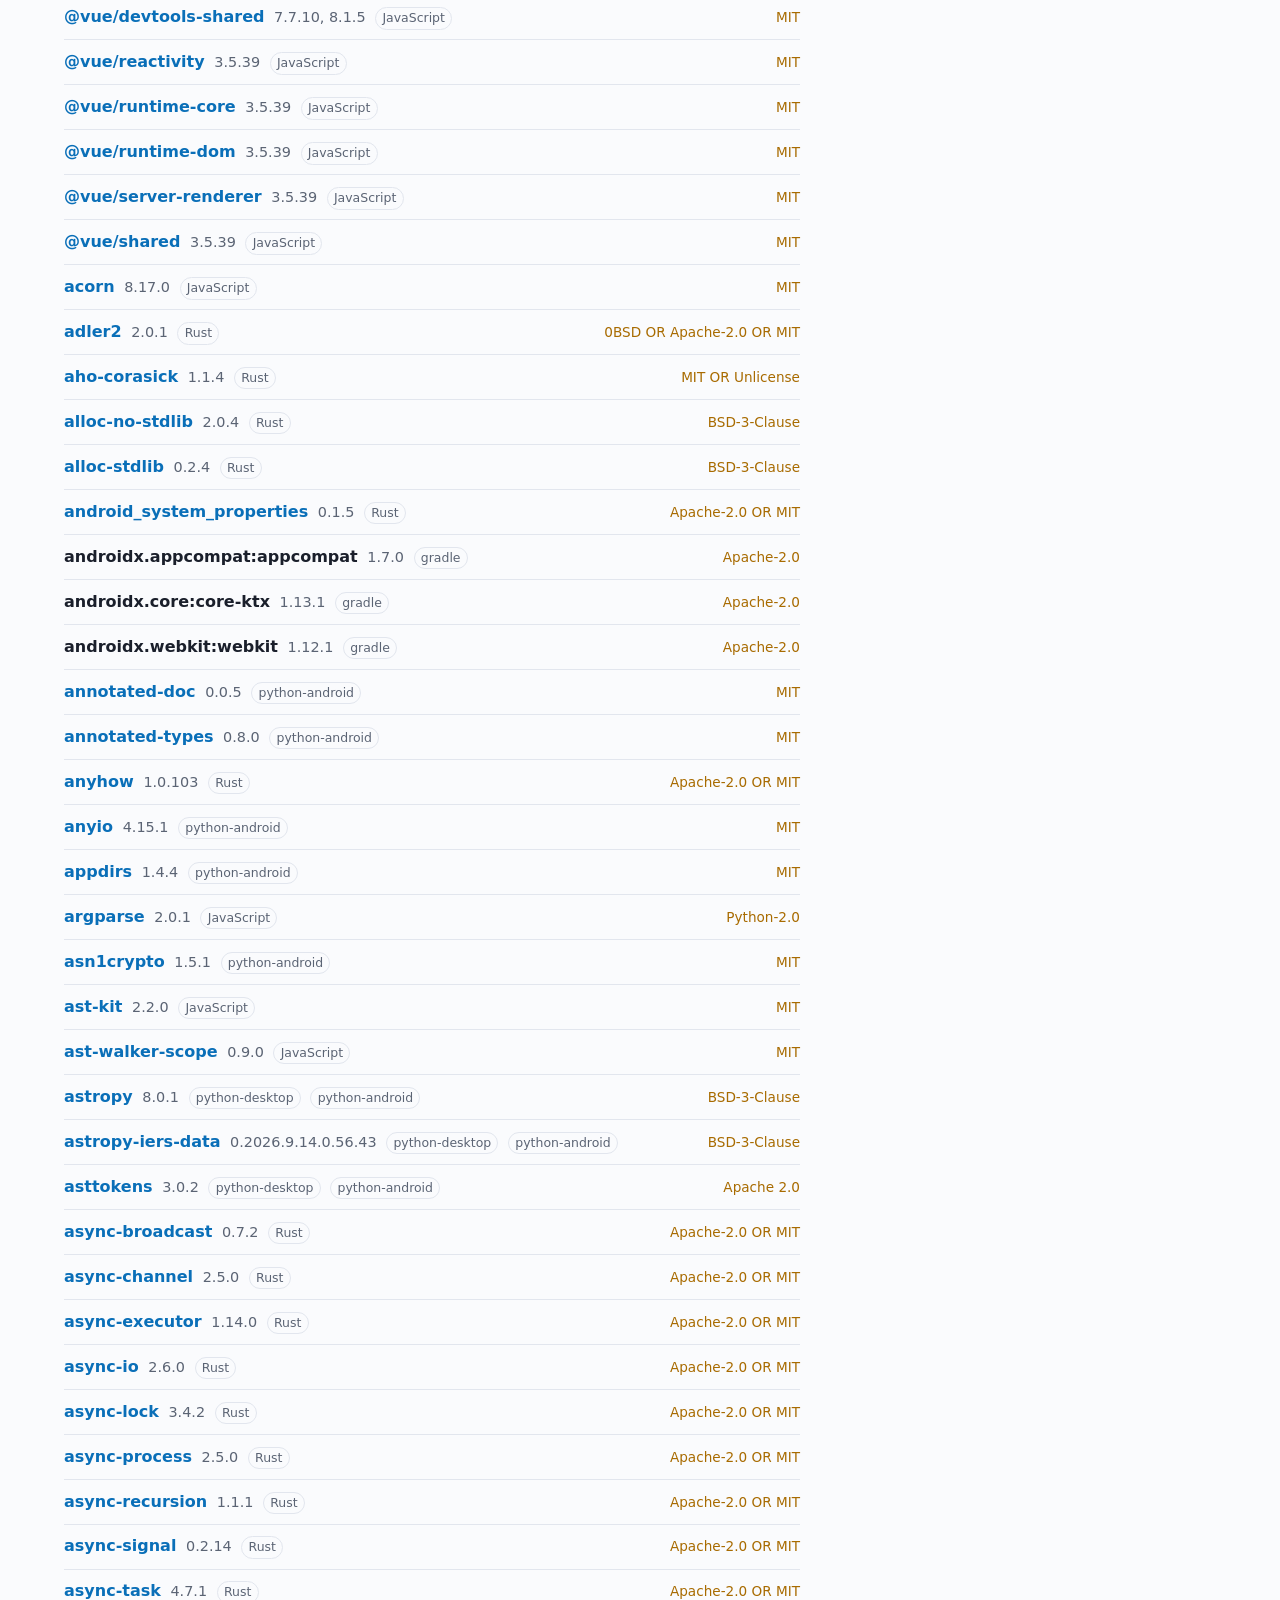
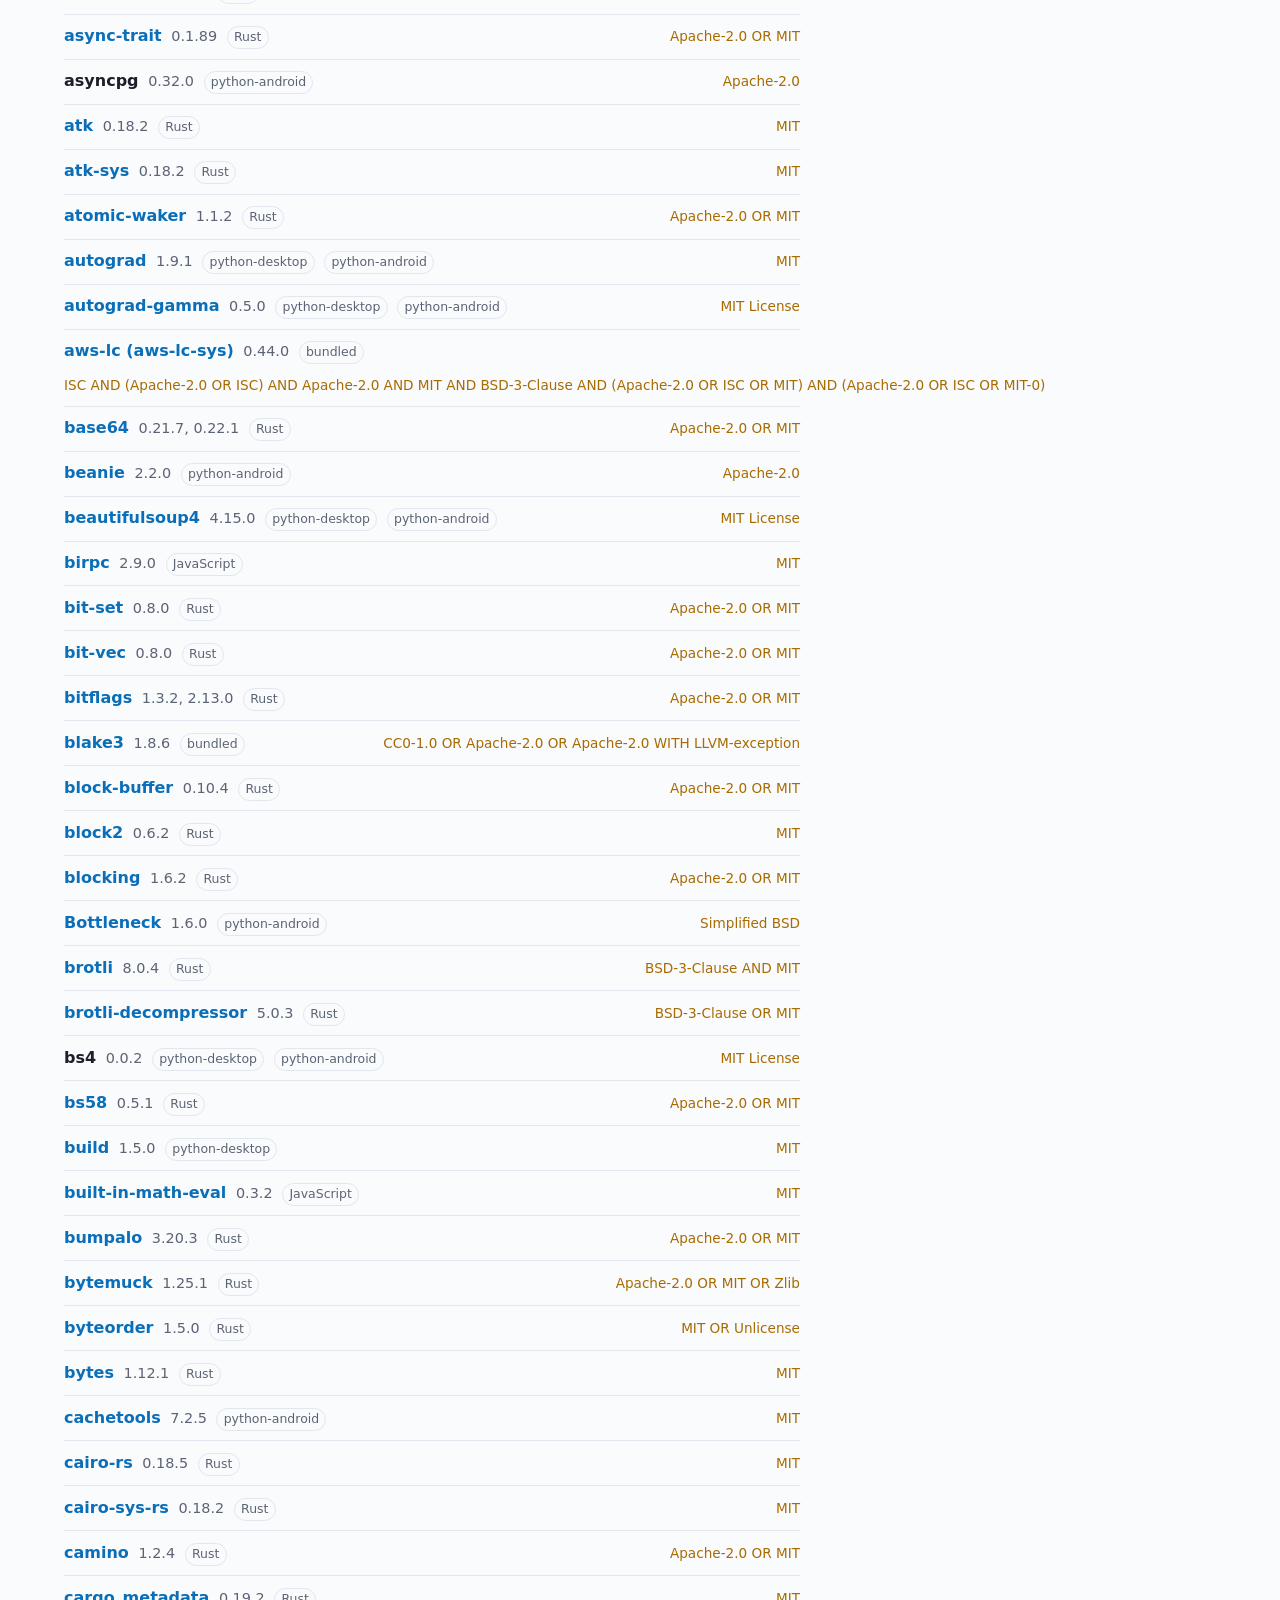
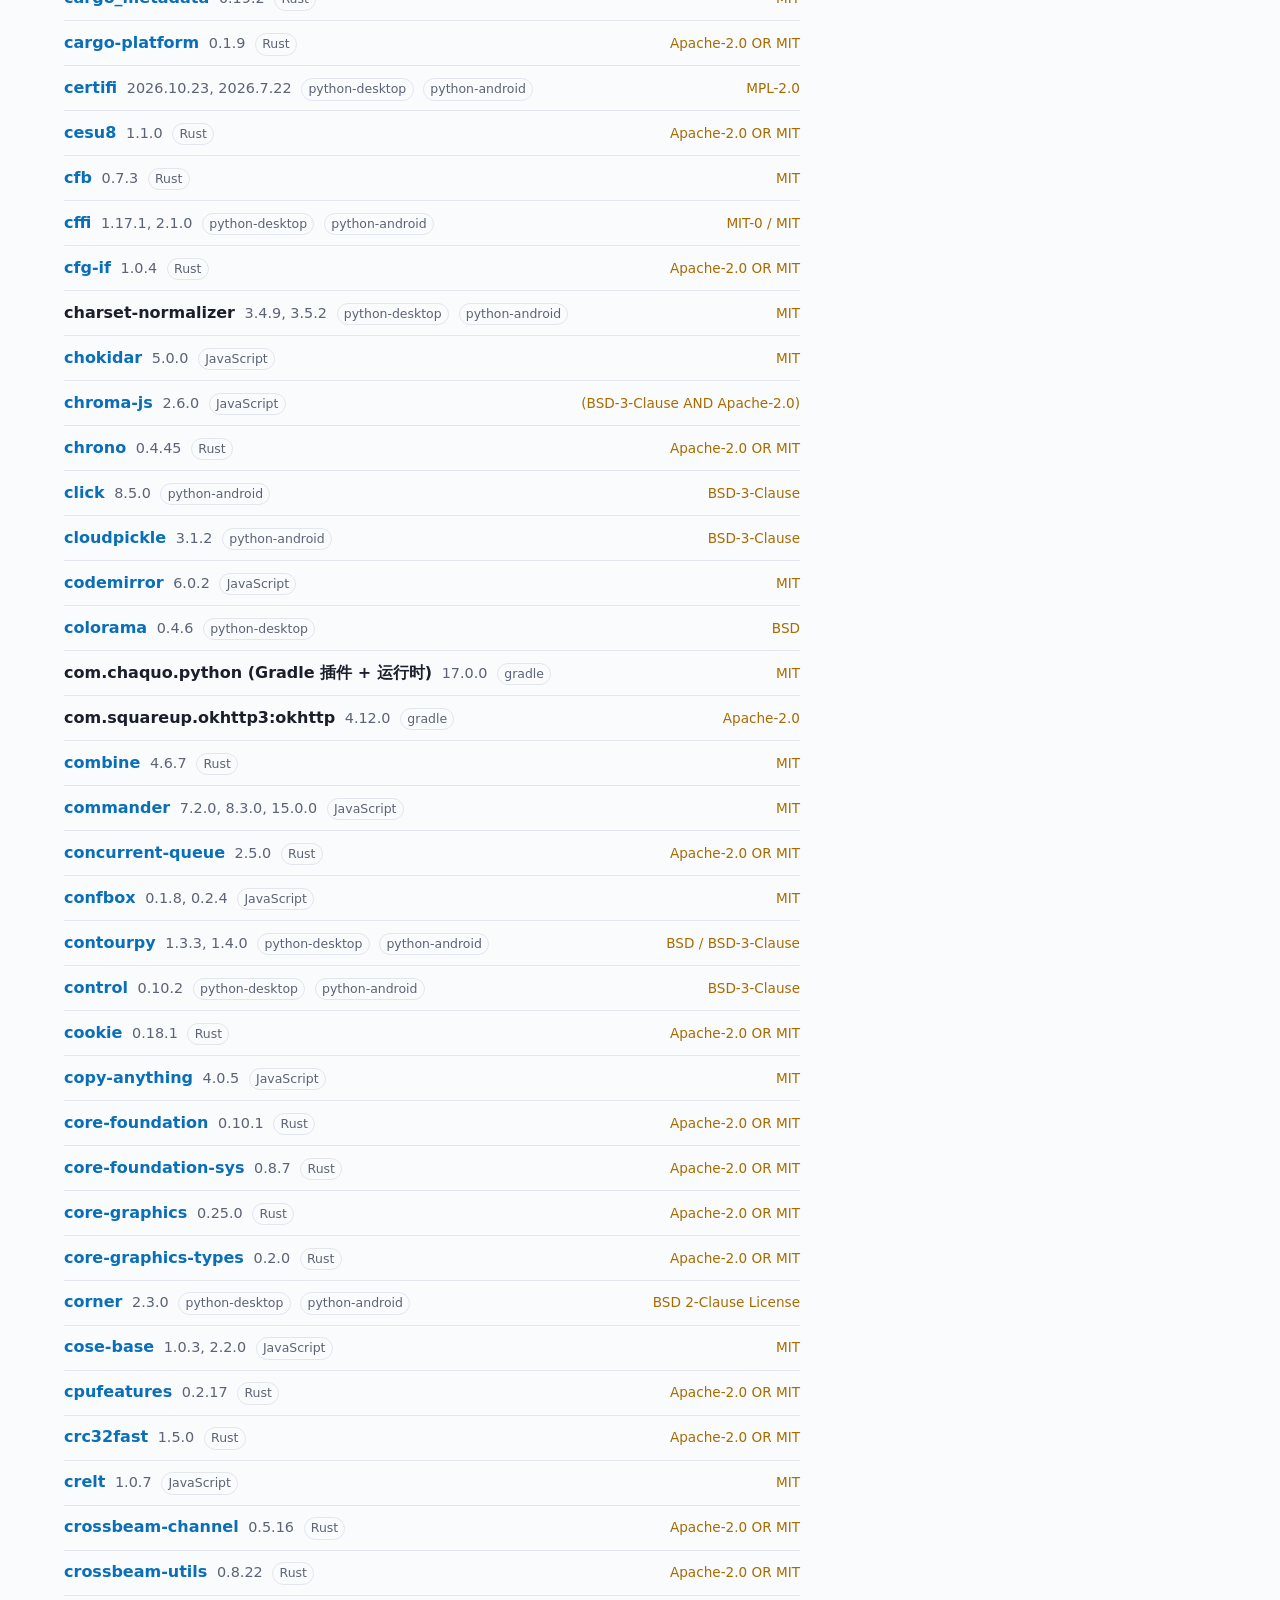
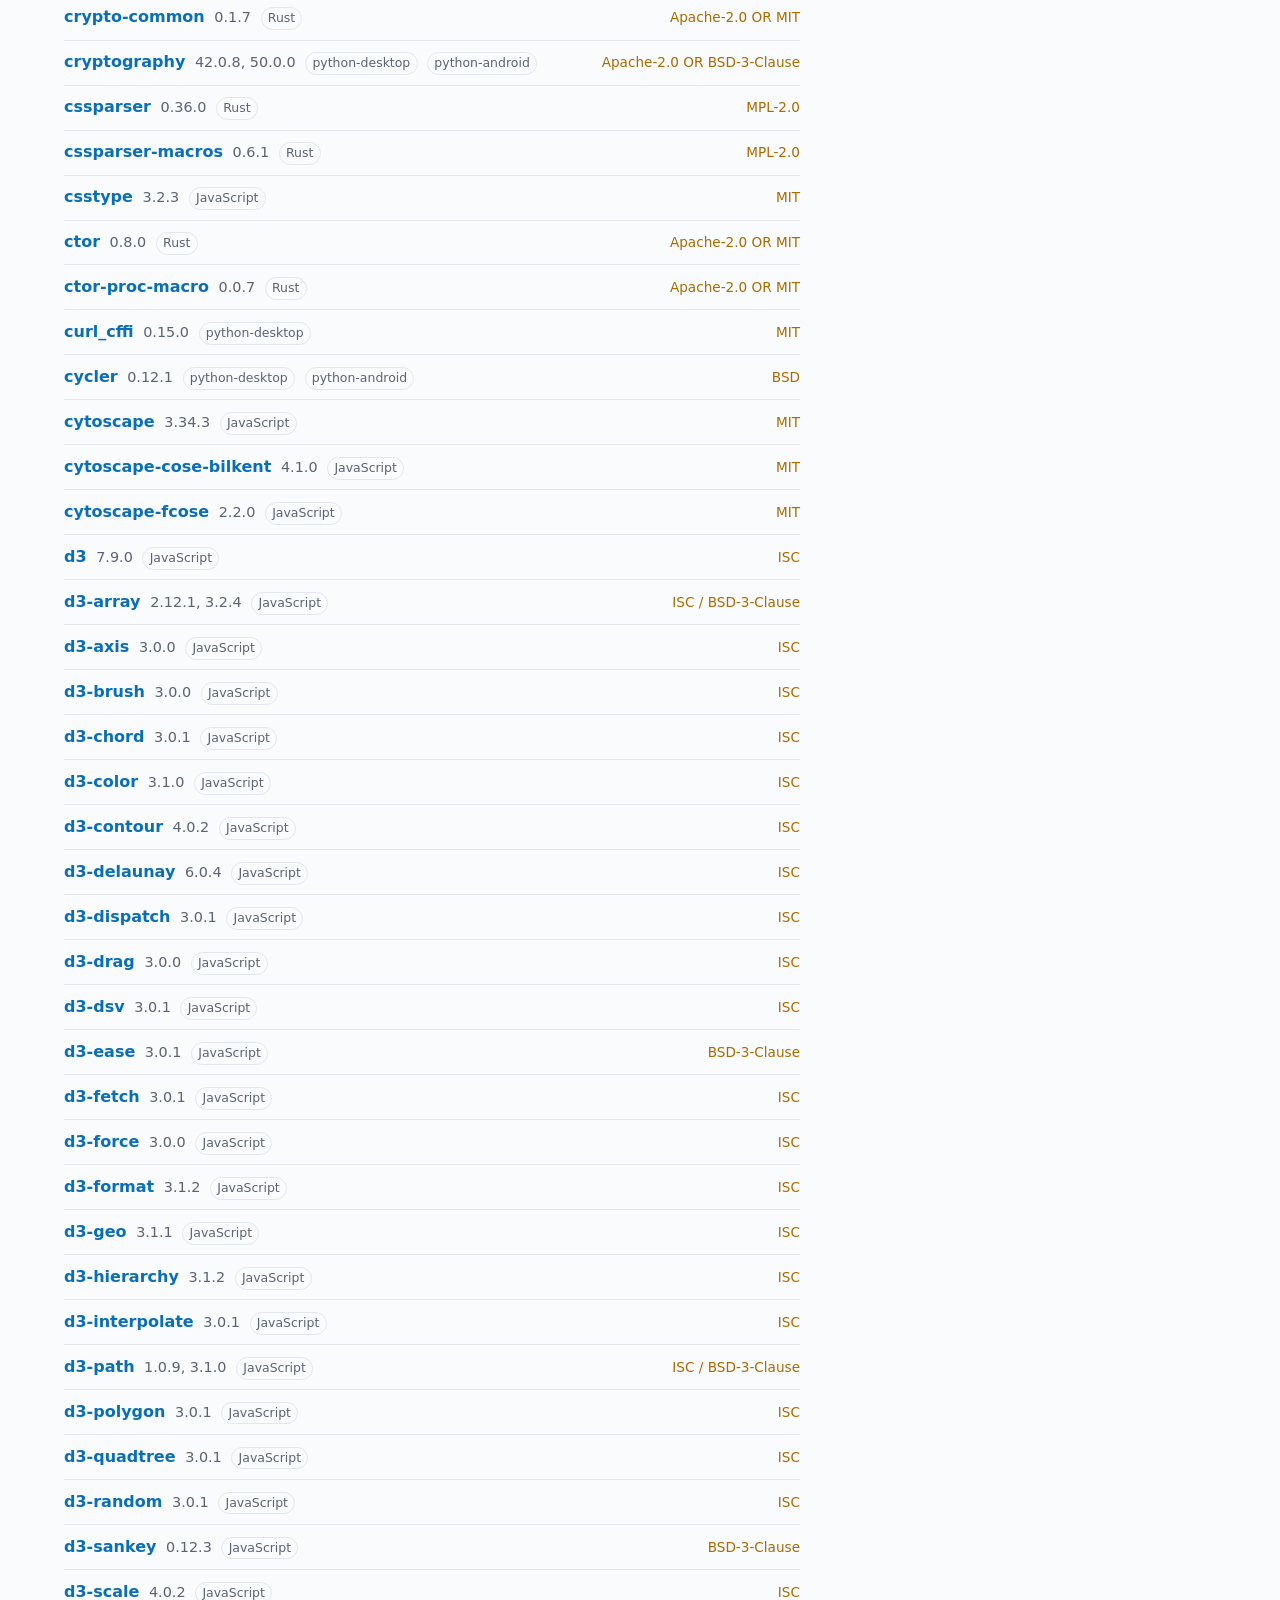
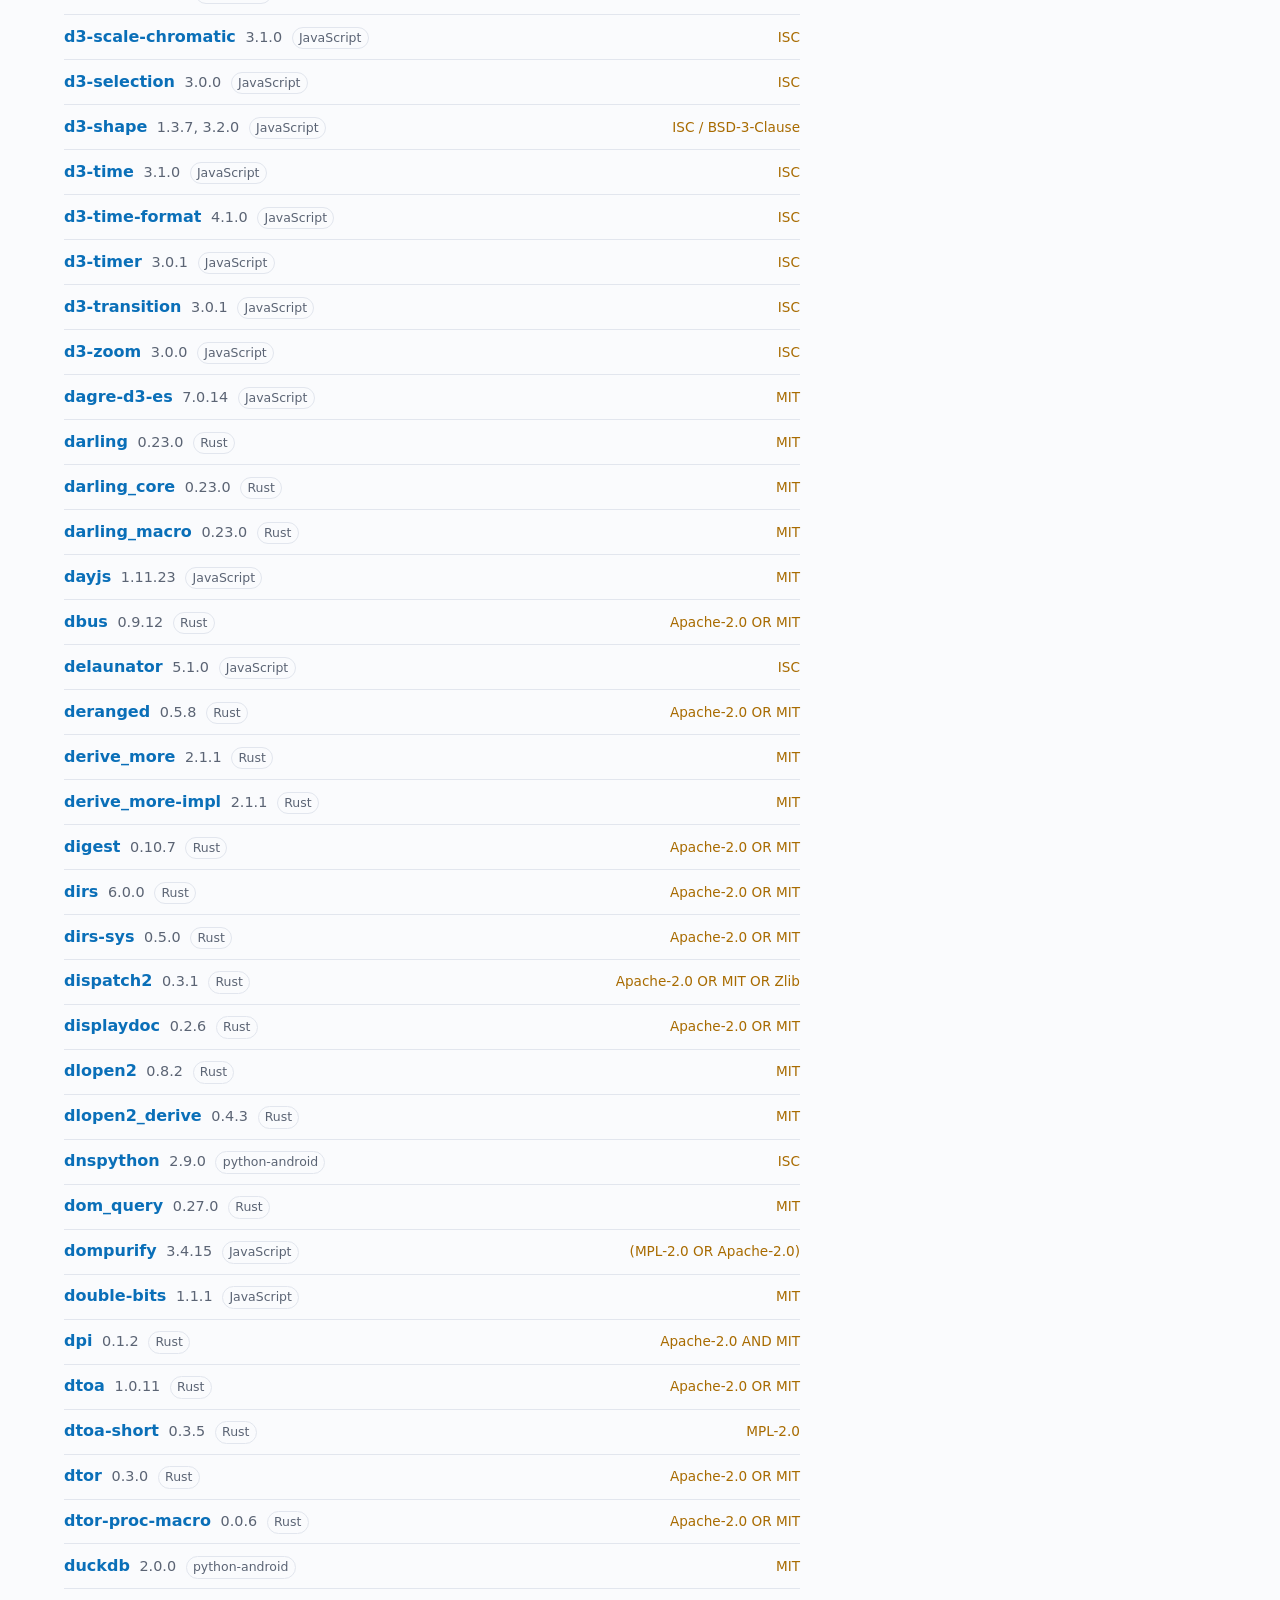
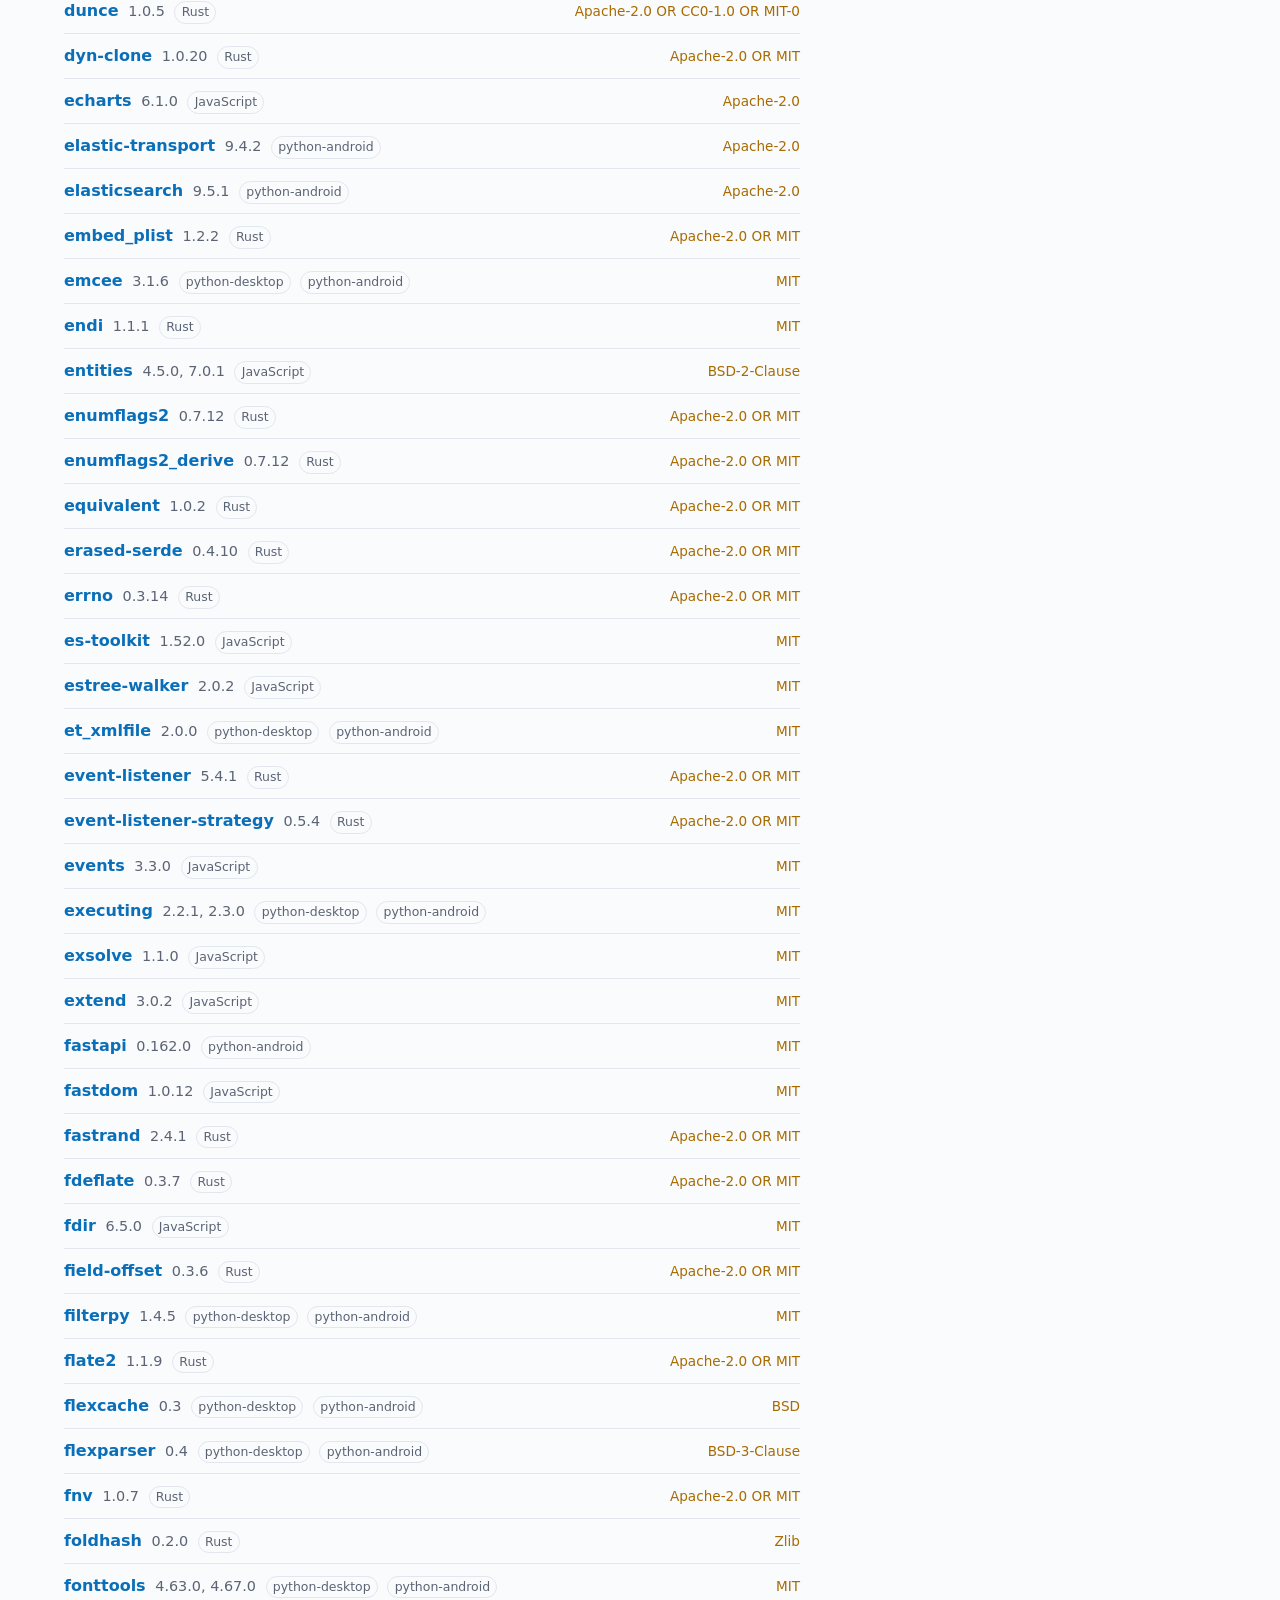
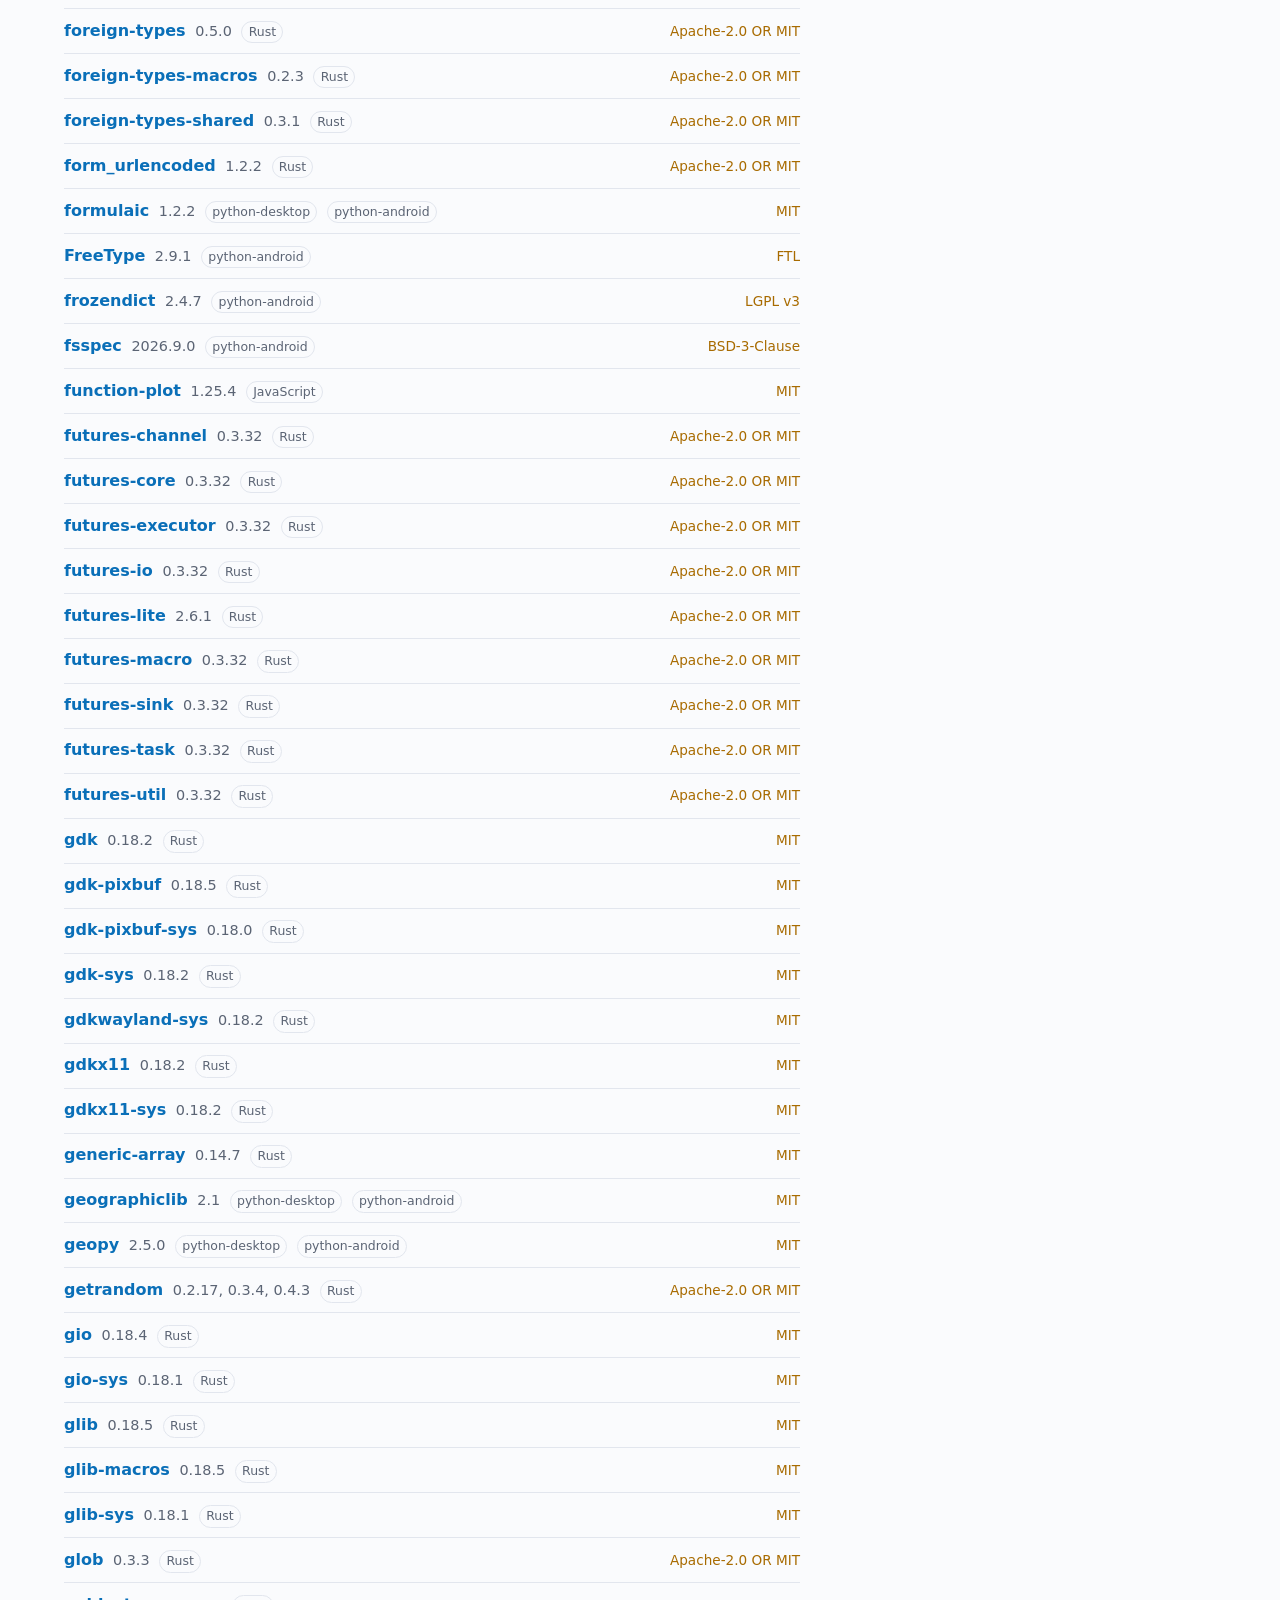
==== commit ff227718: "1. update with 1.4.0" ====
--- a/notices/index.html
+++ b/notices/index.html
@@ -91,7 +91,7 @@
   </div>
 </footer>
 
-<script src="/assets/site.js?v=2" defer></script>
+<script src="/assets/site.js?v=3" defer></script>
 <script>
 (async function () {
   const meta = document.getElementById('meta');
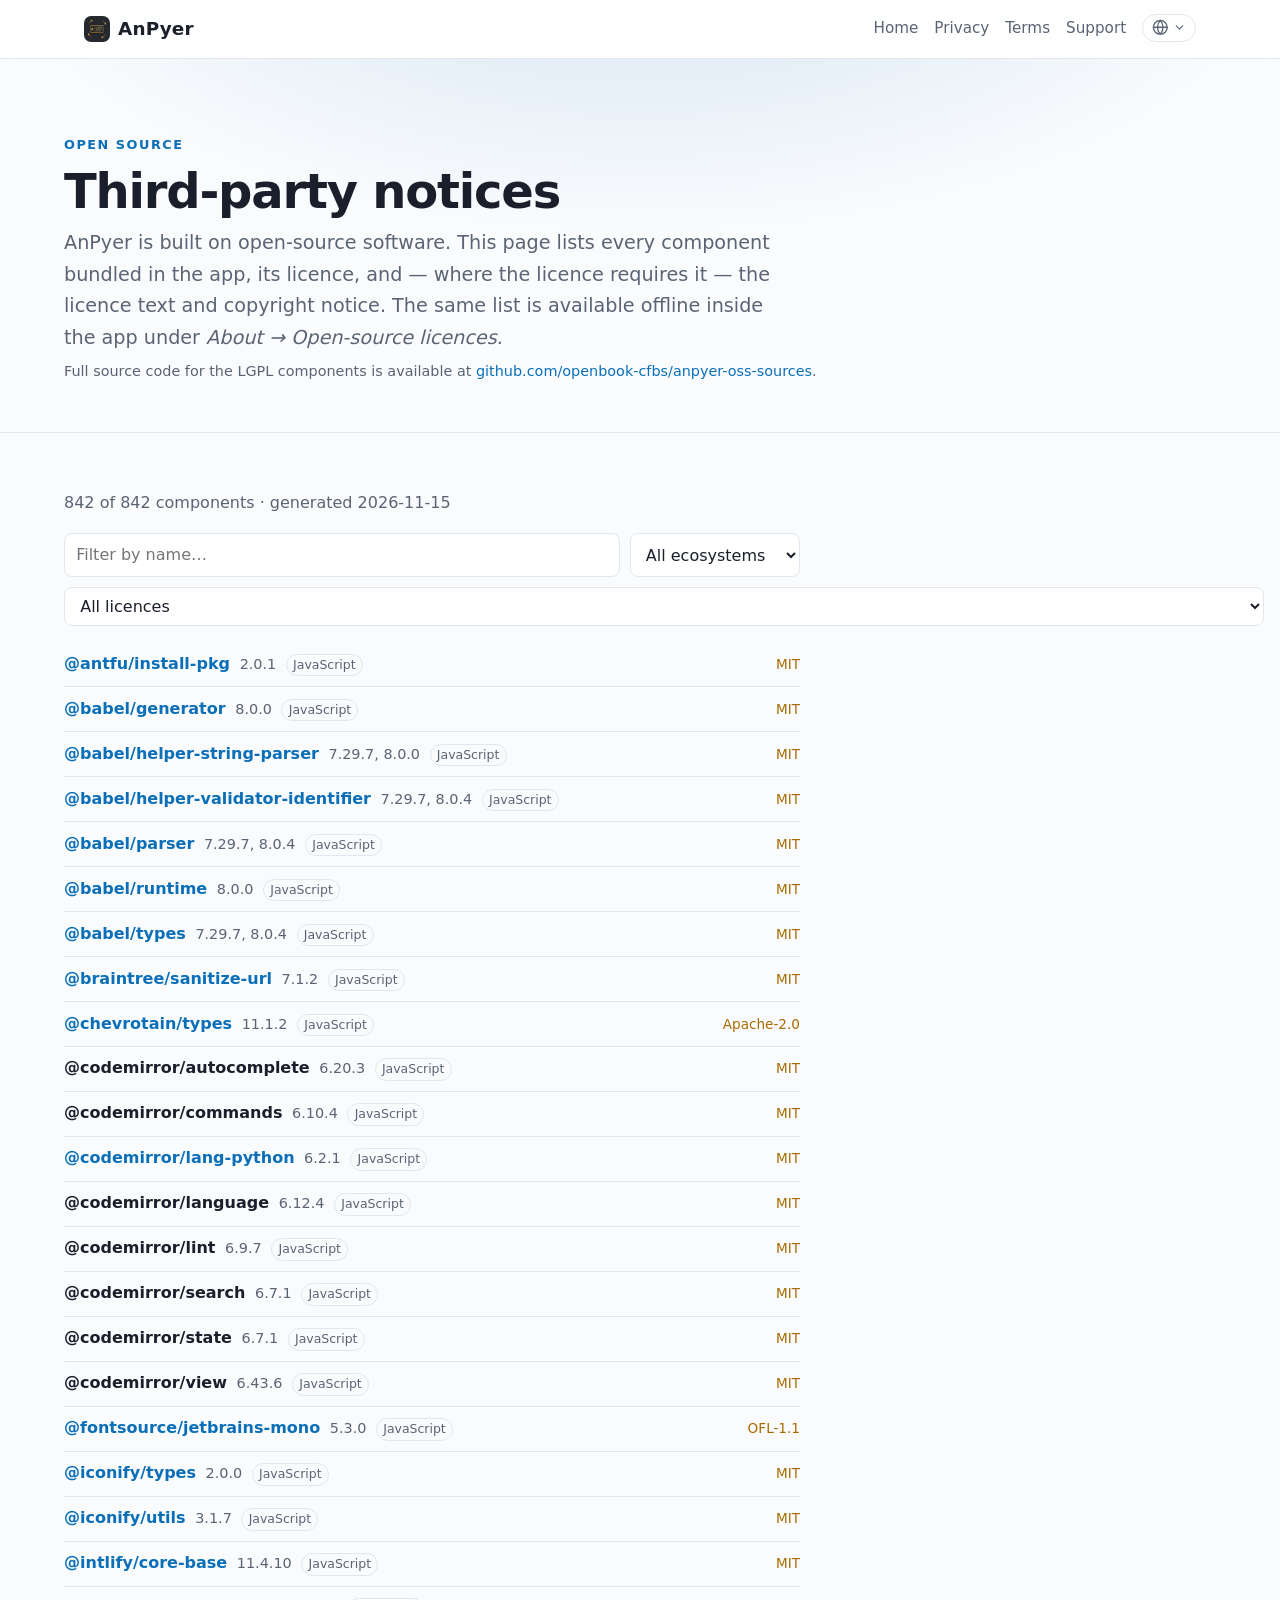
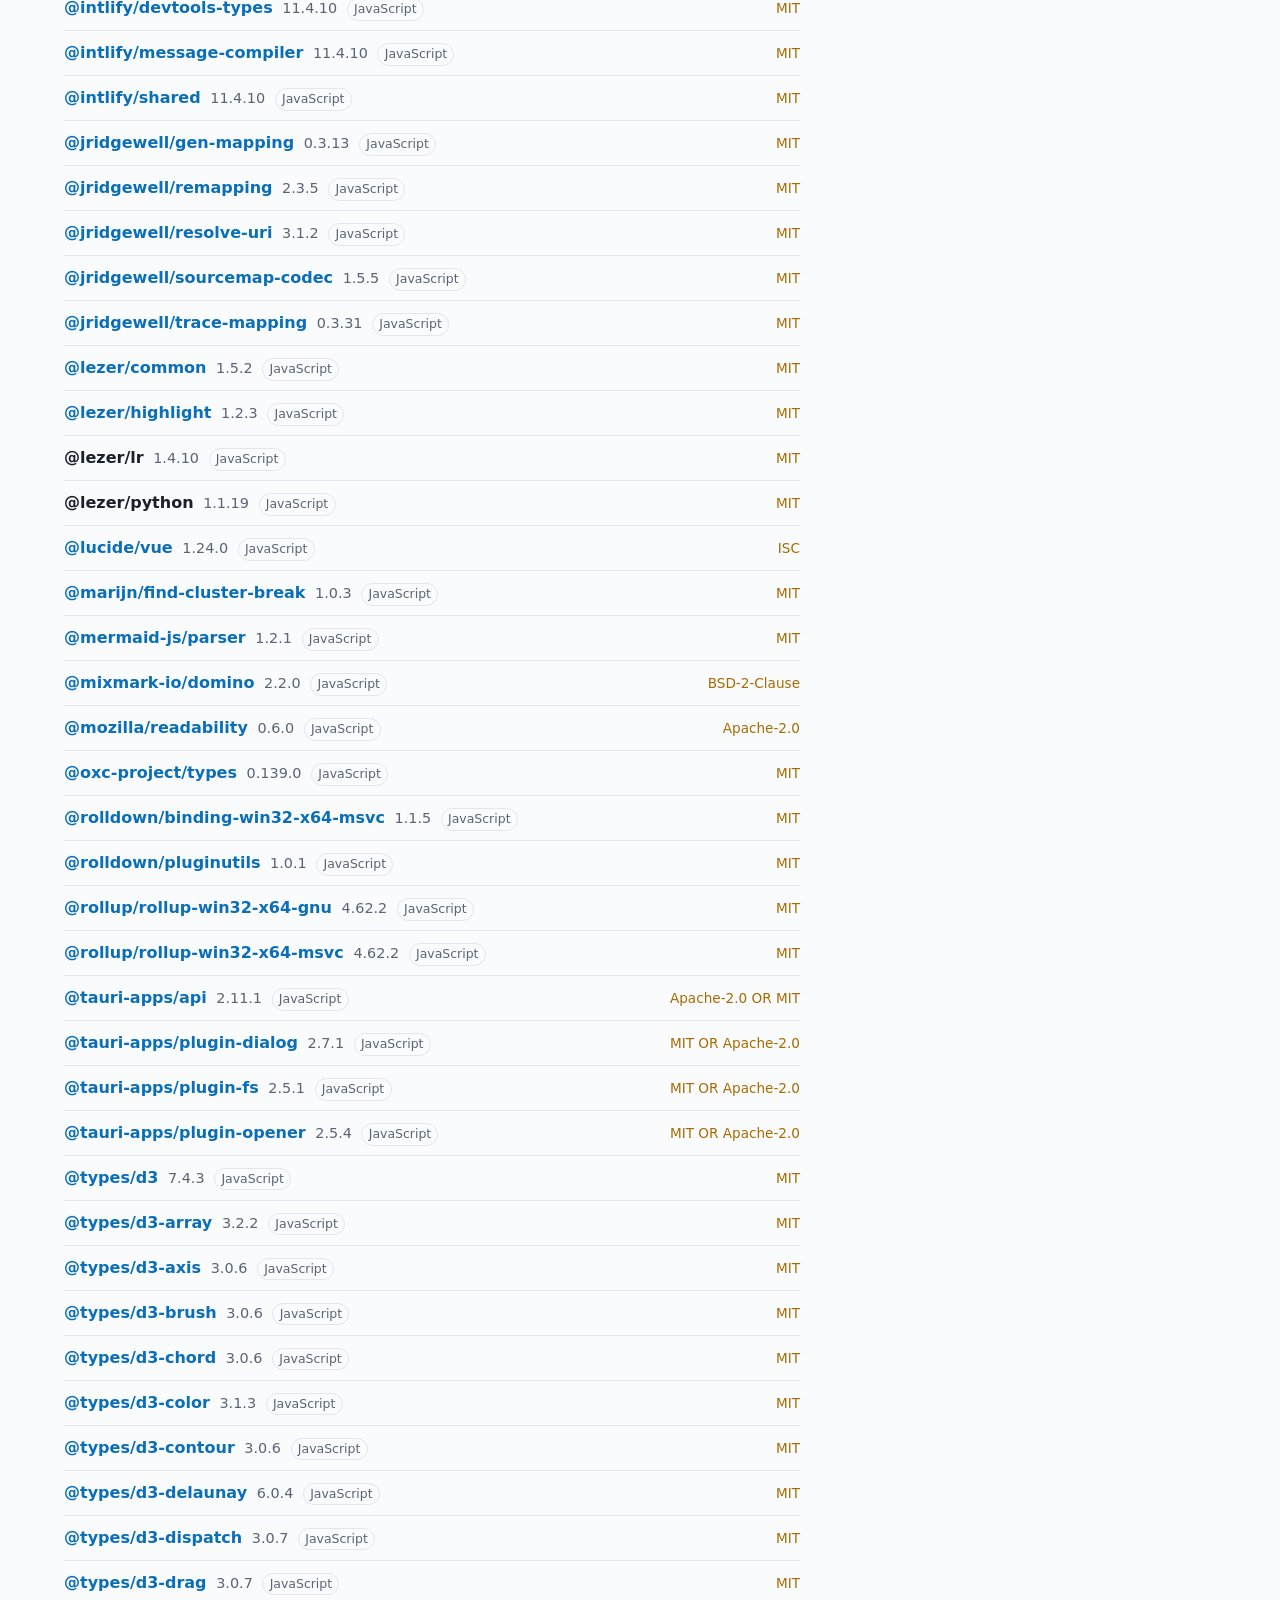
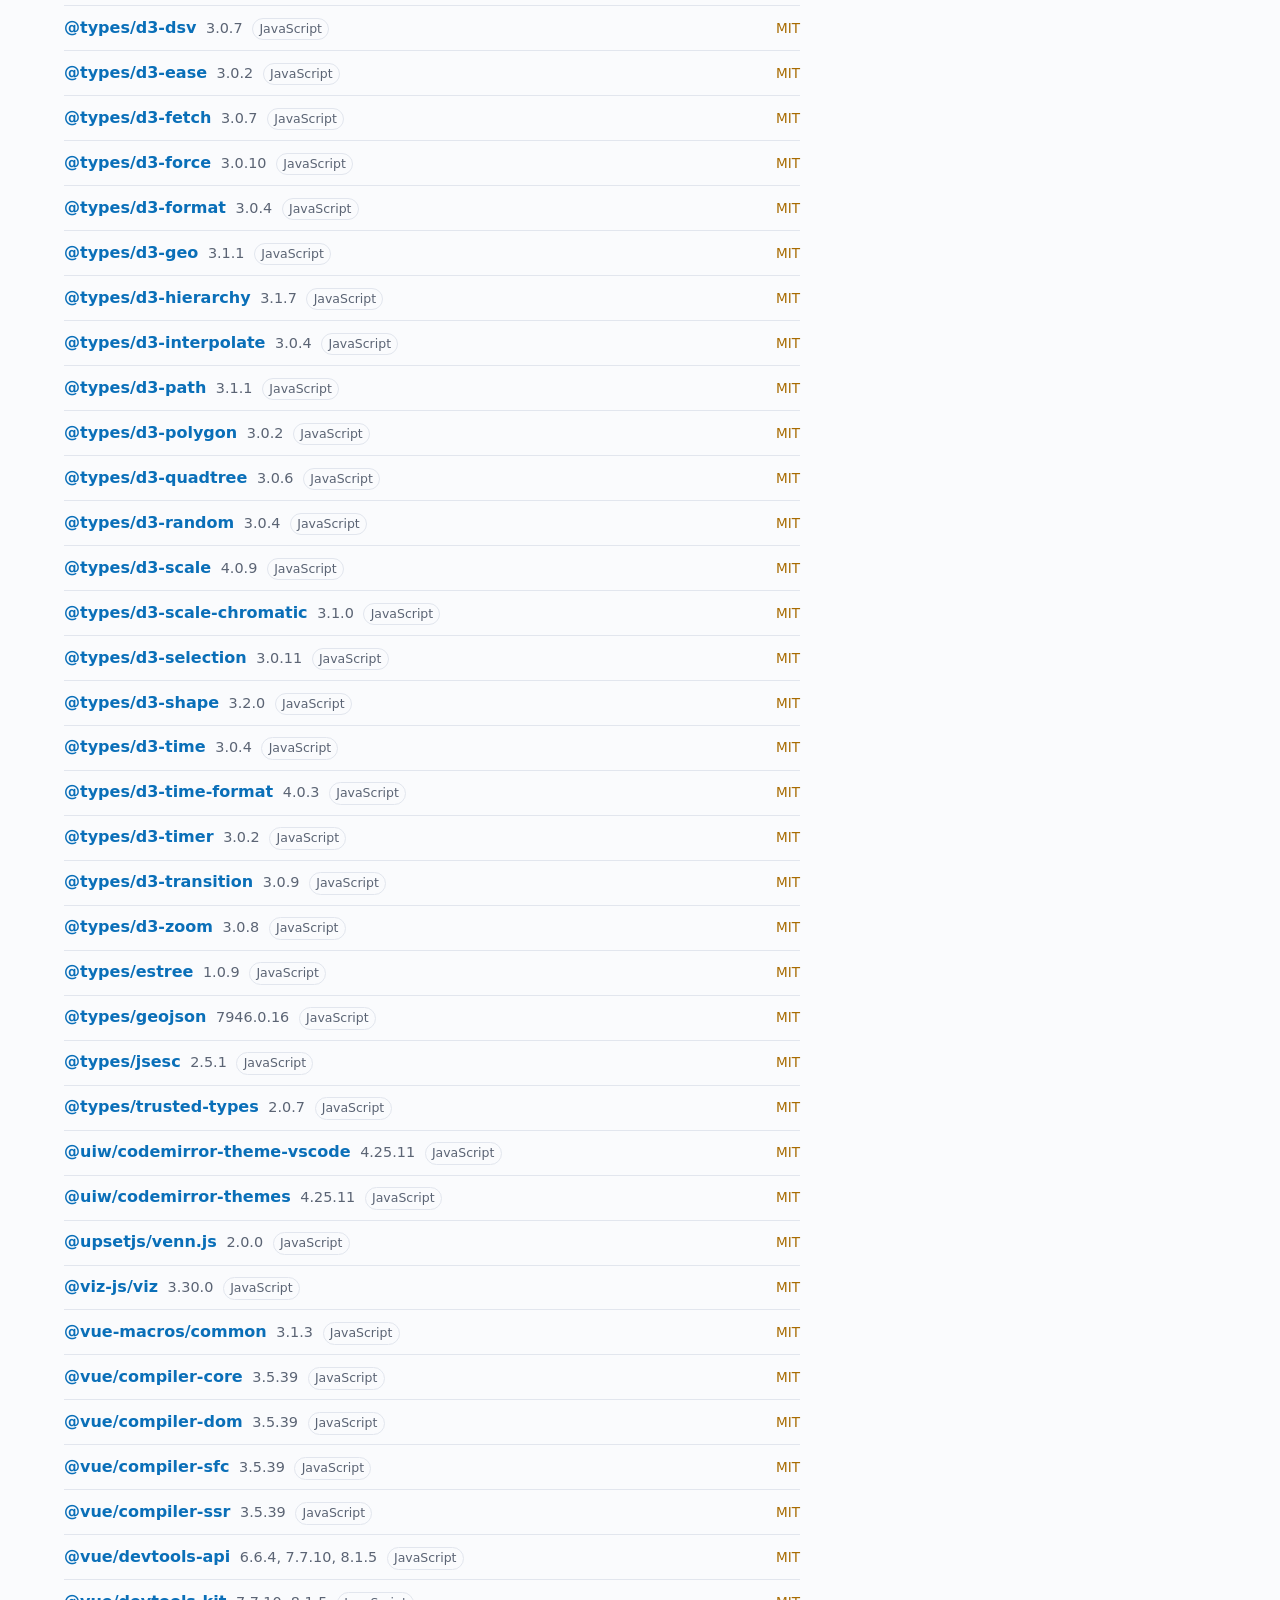
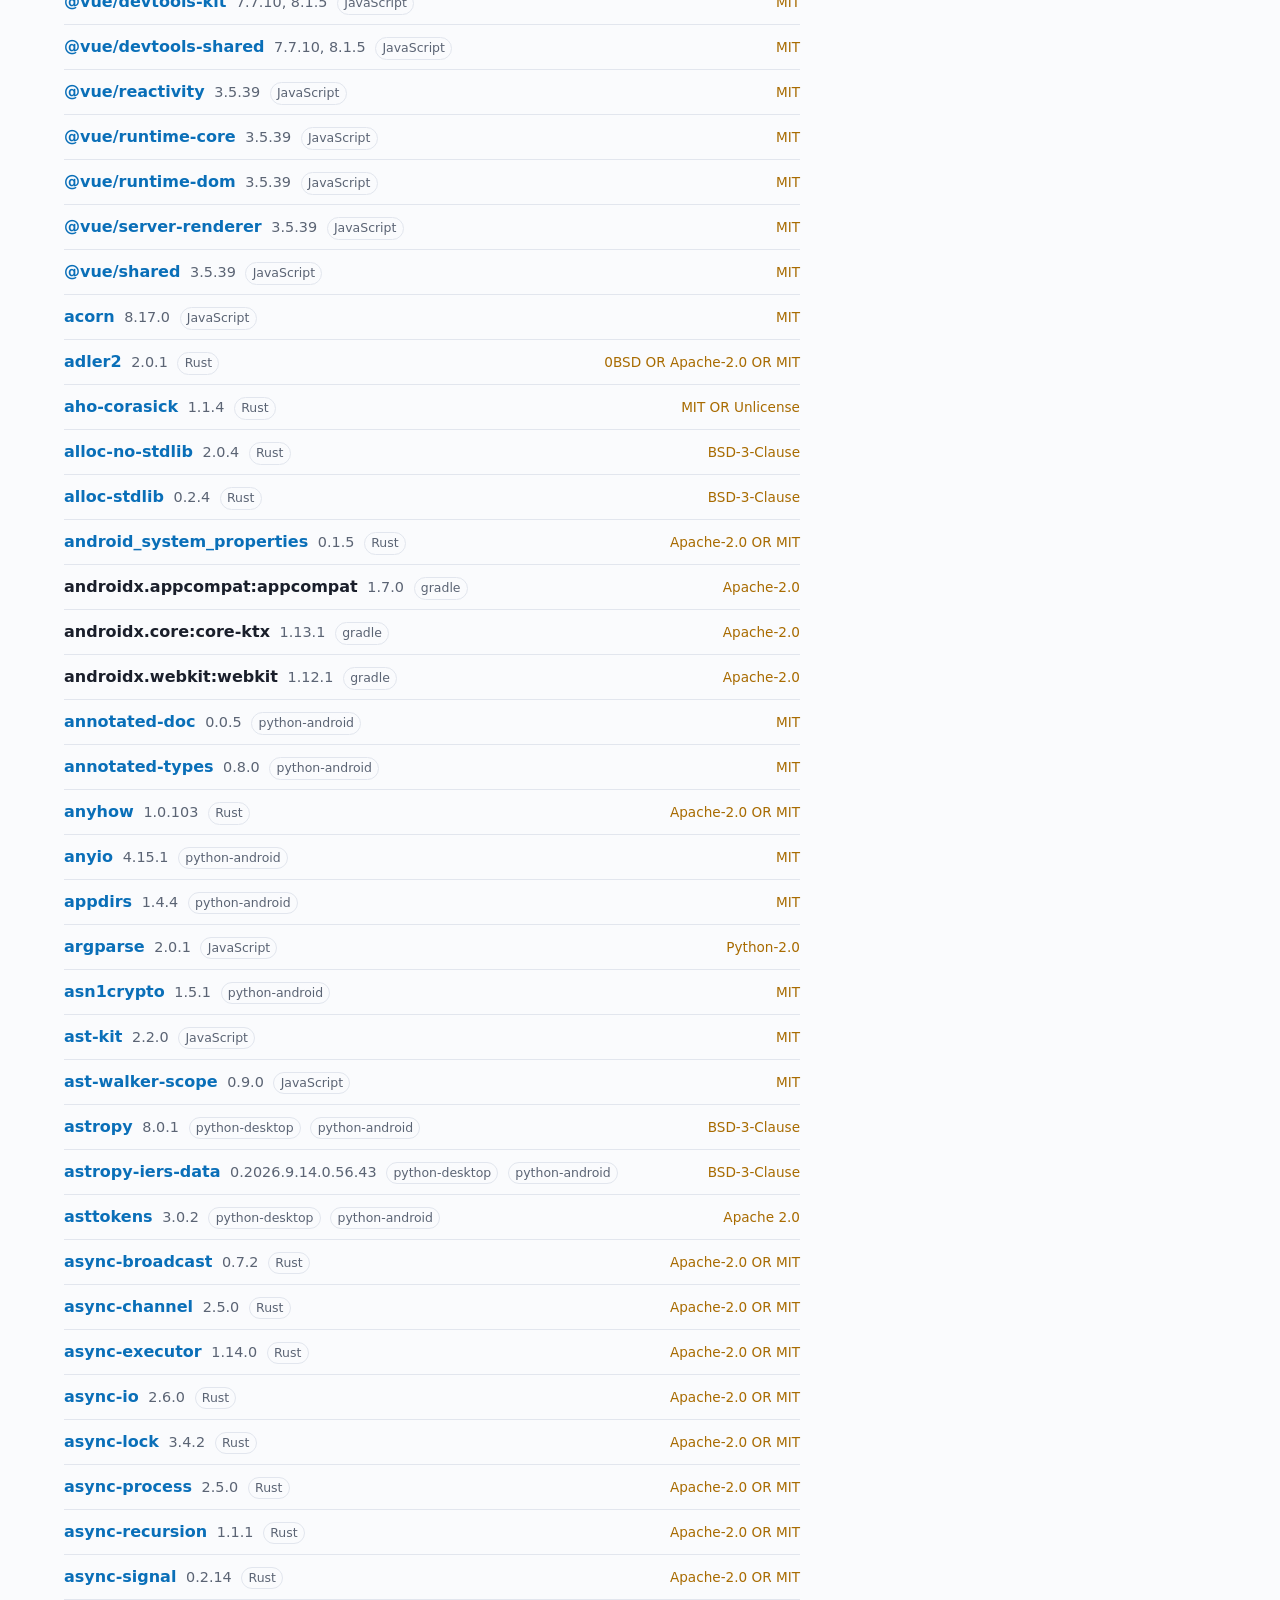
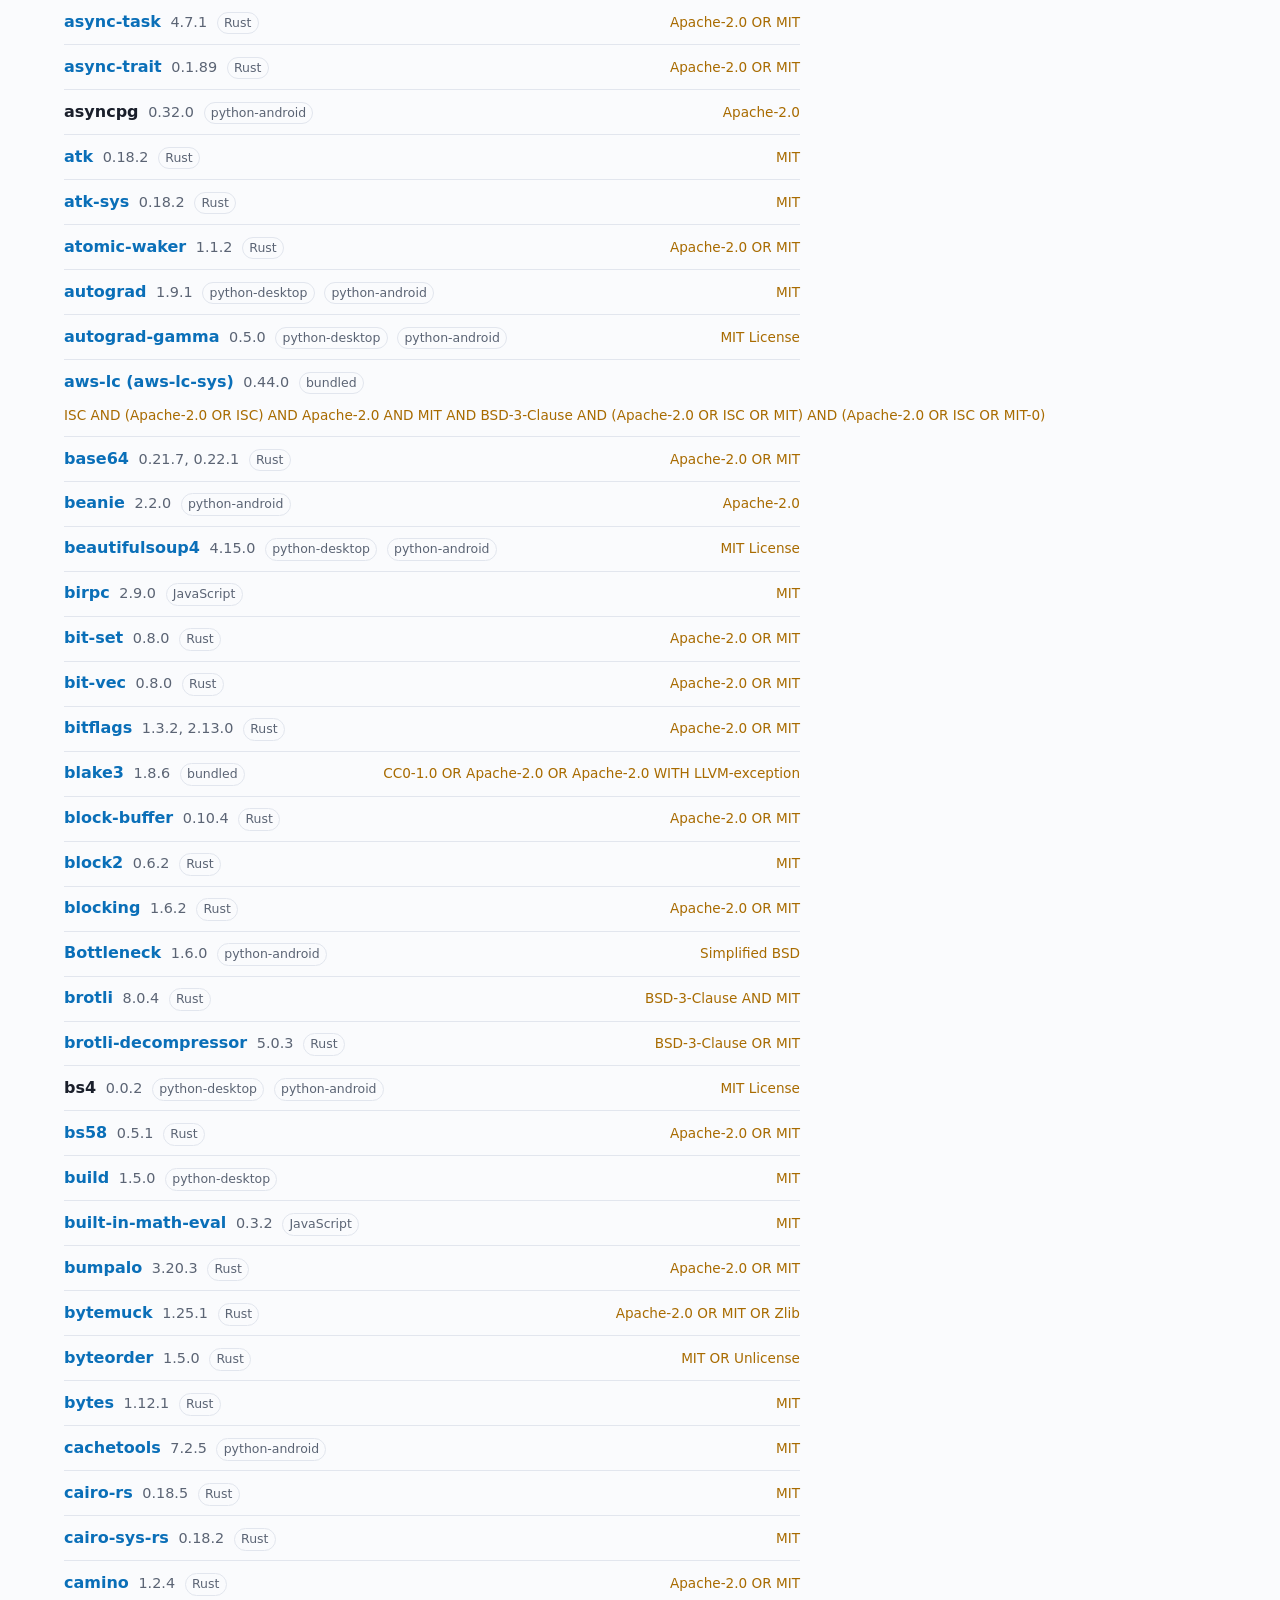
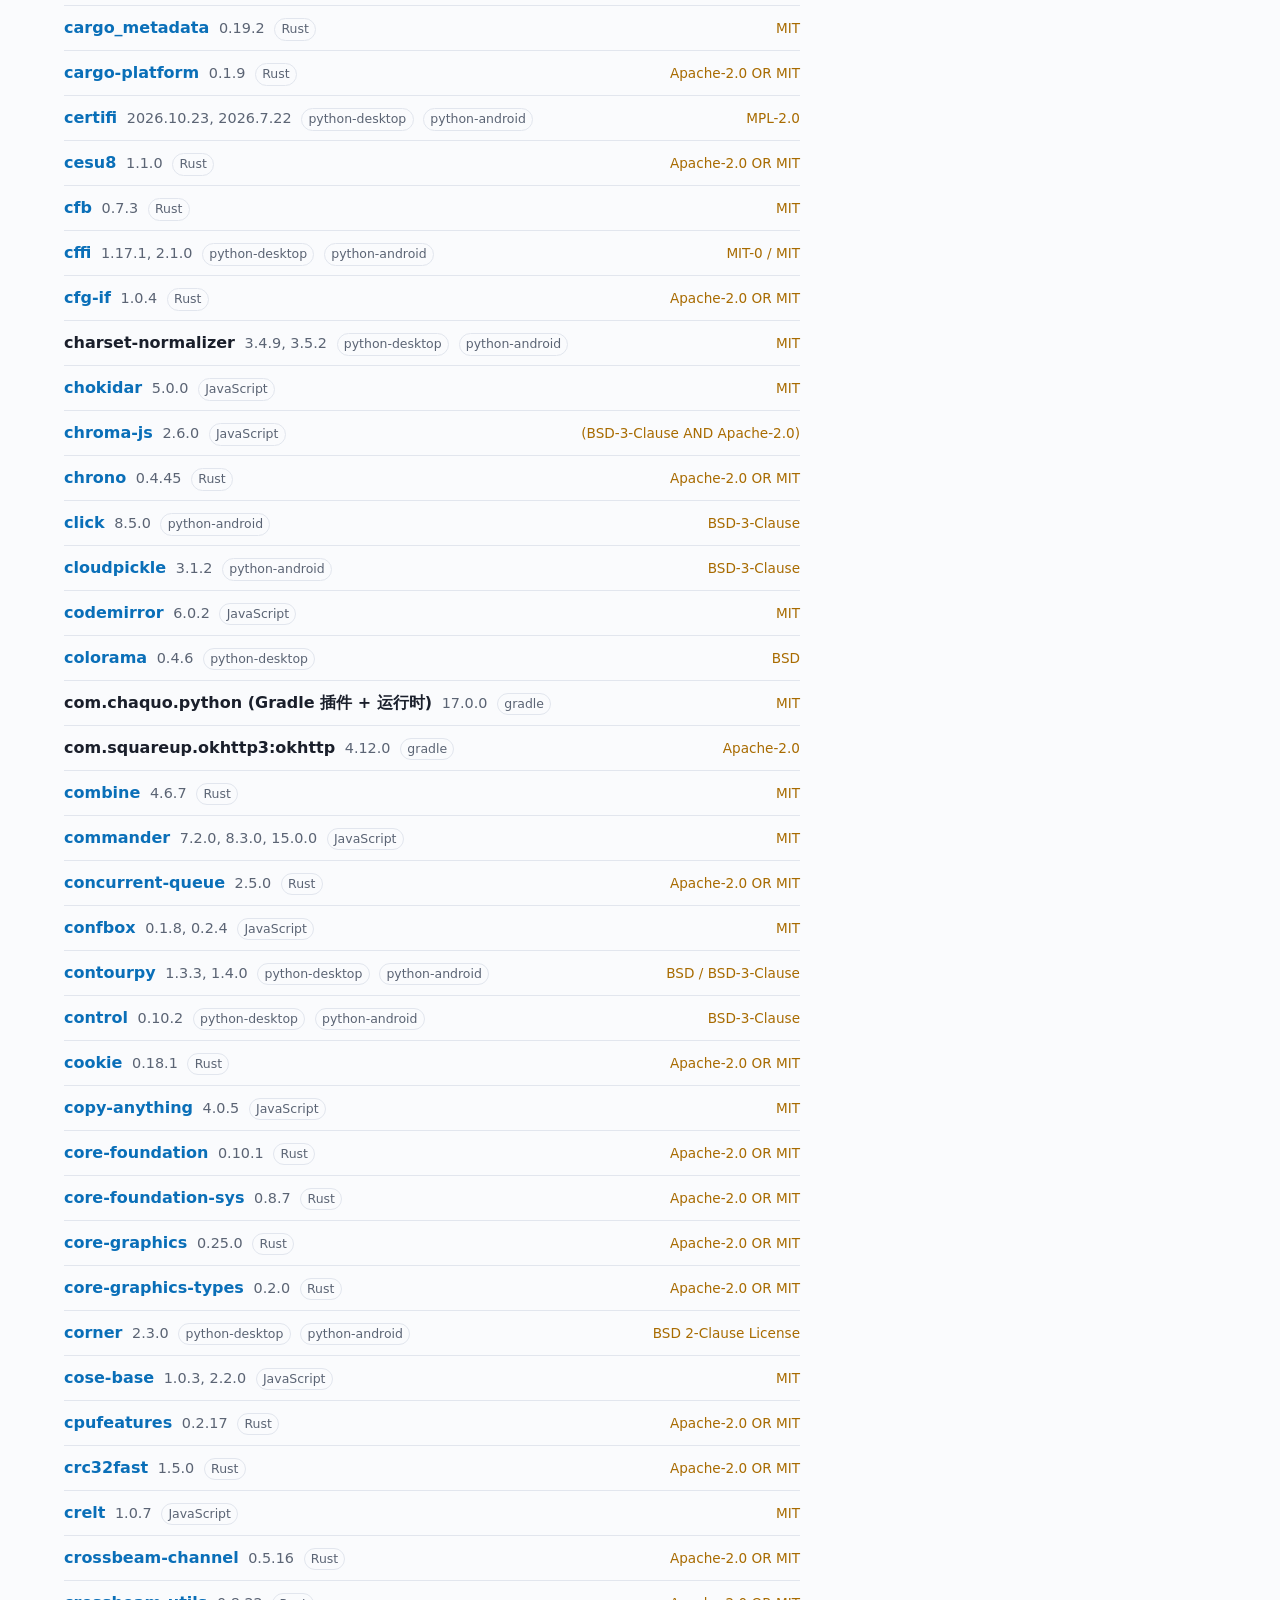
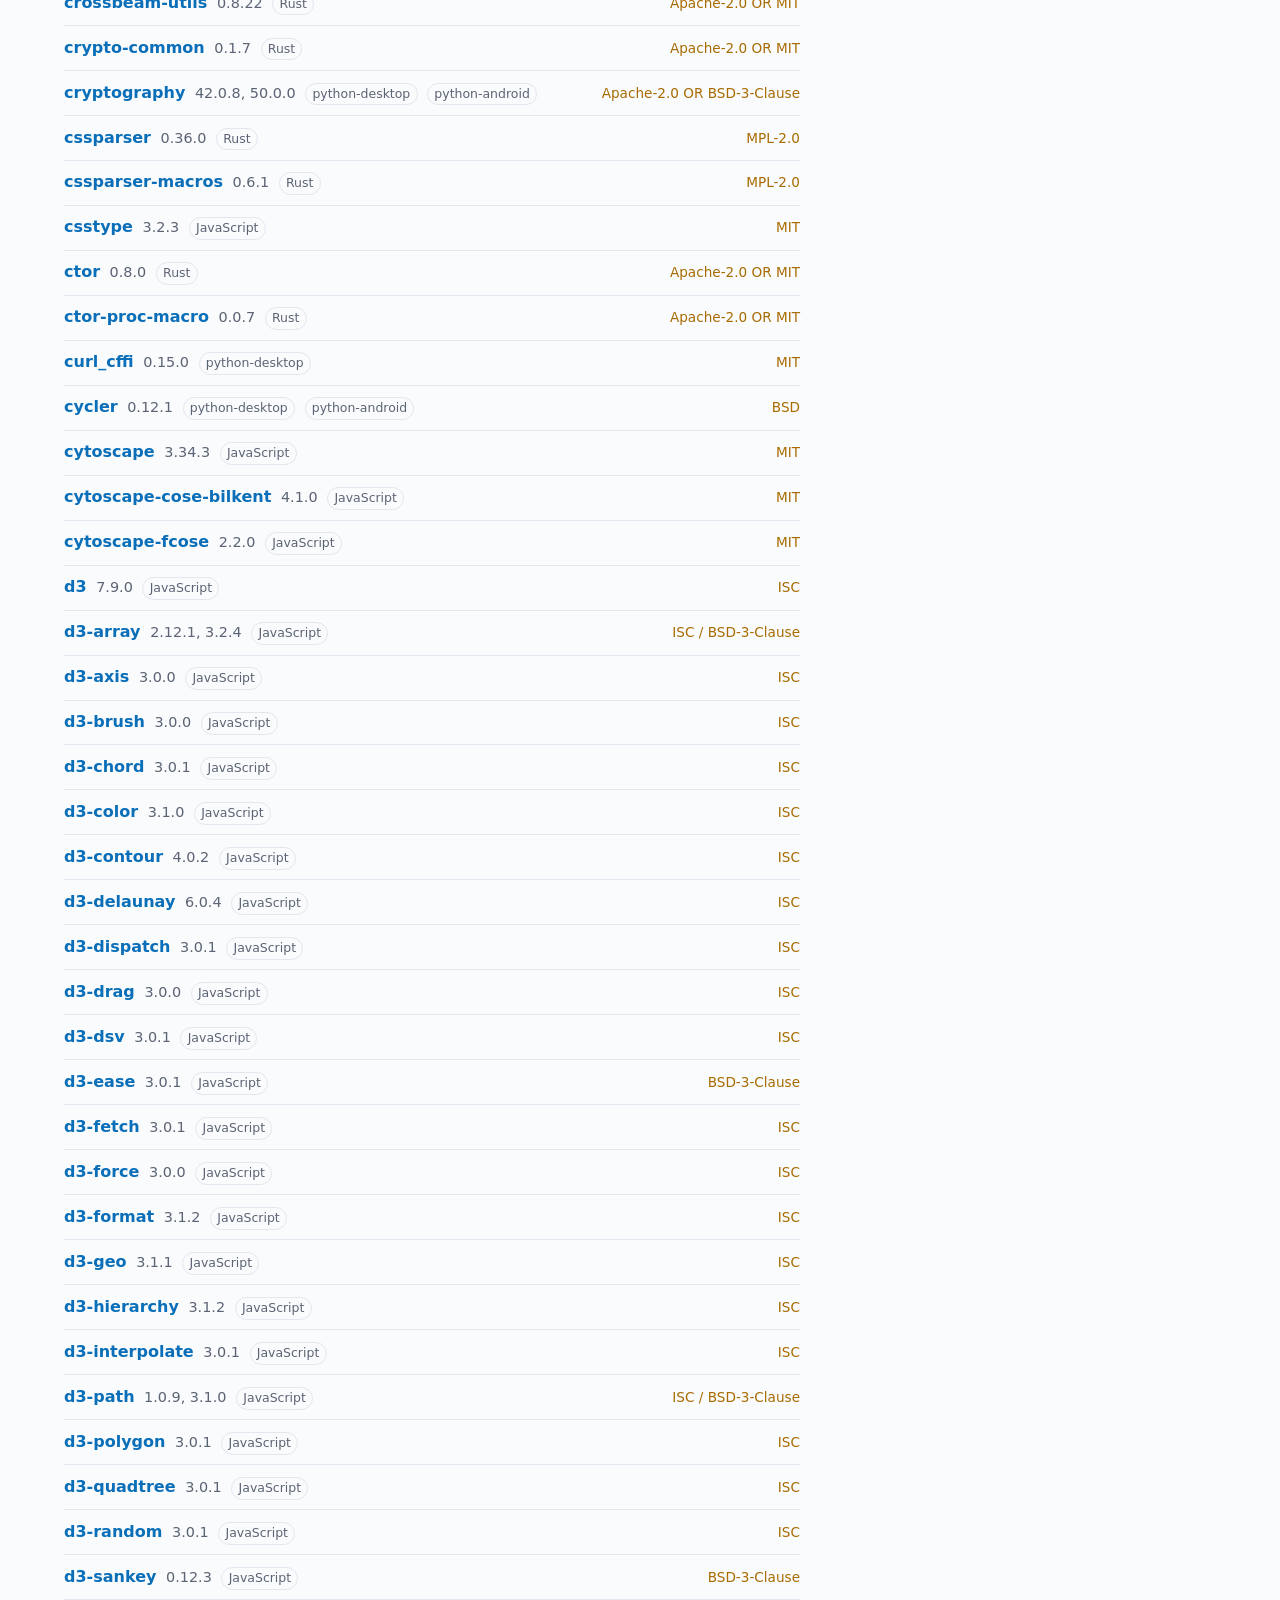
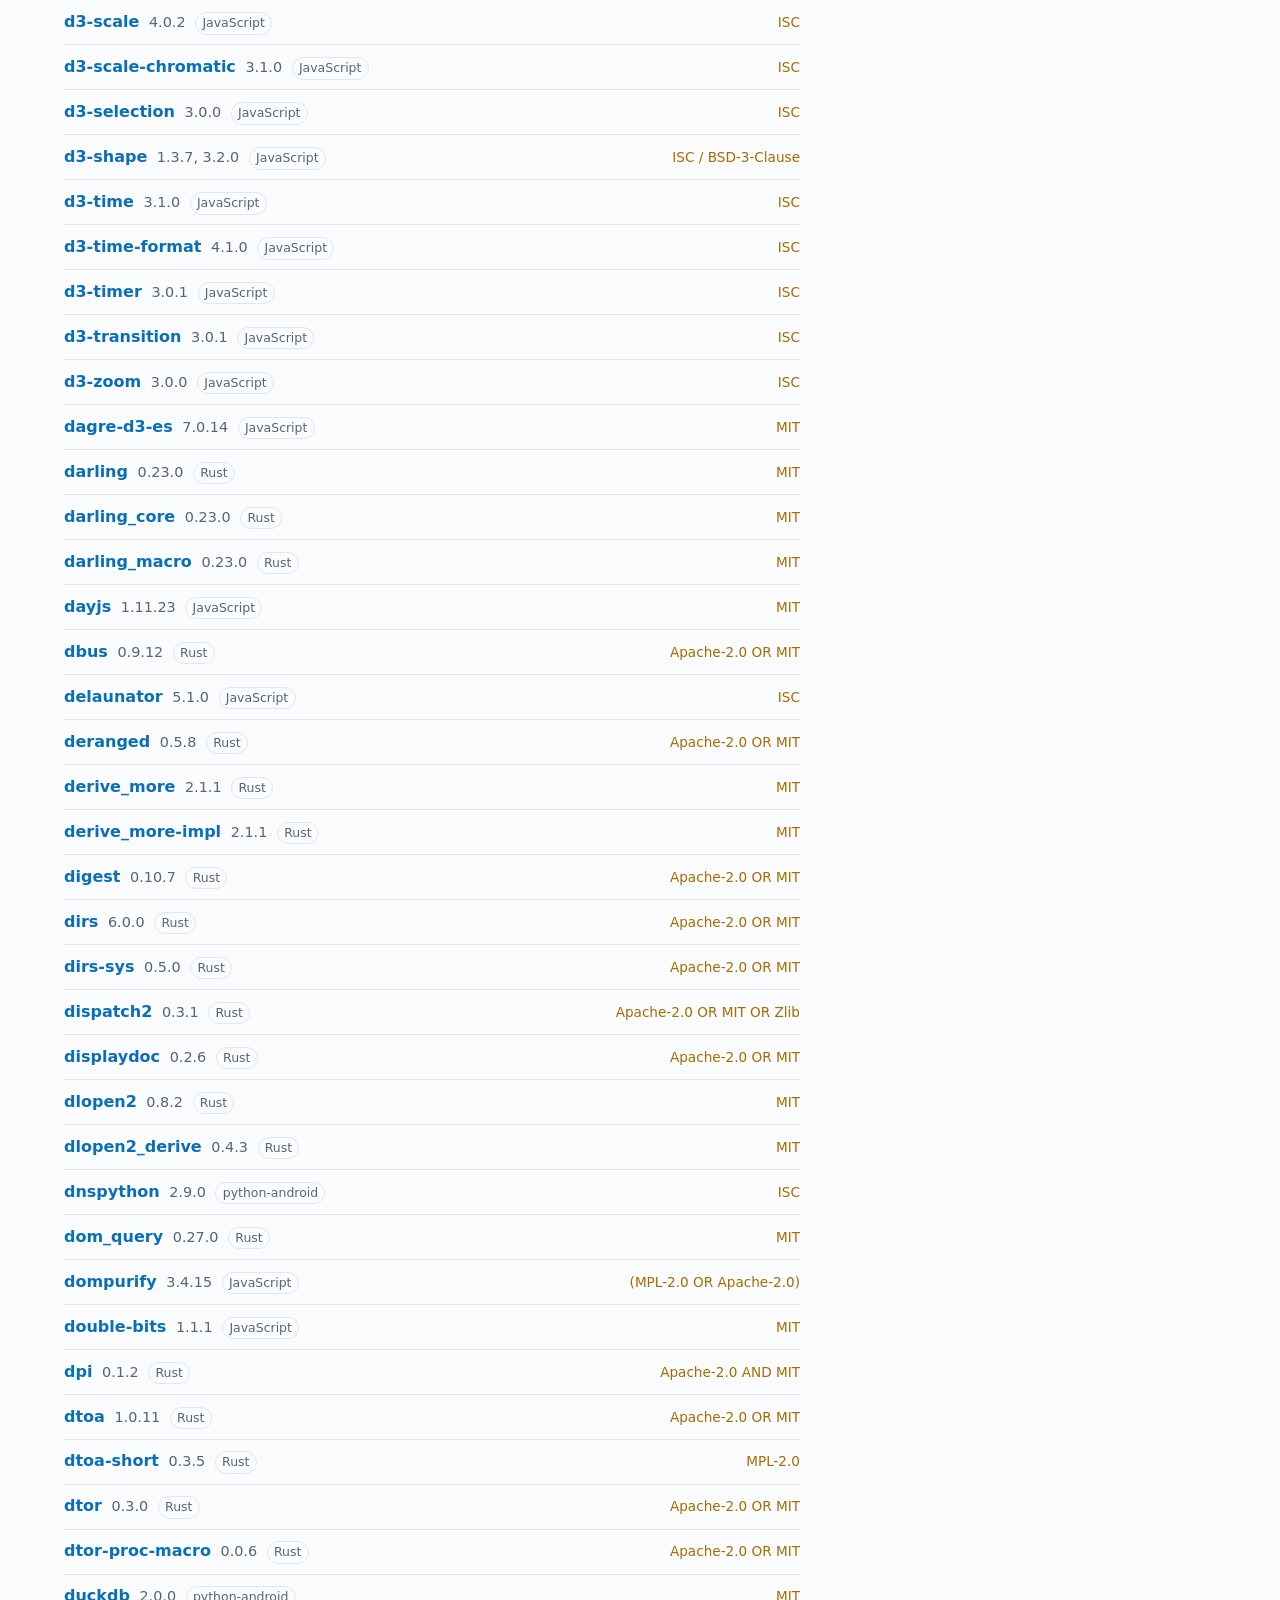
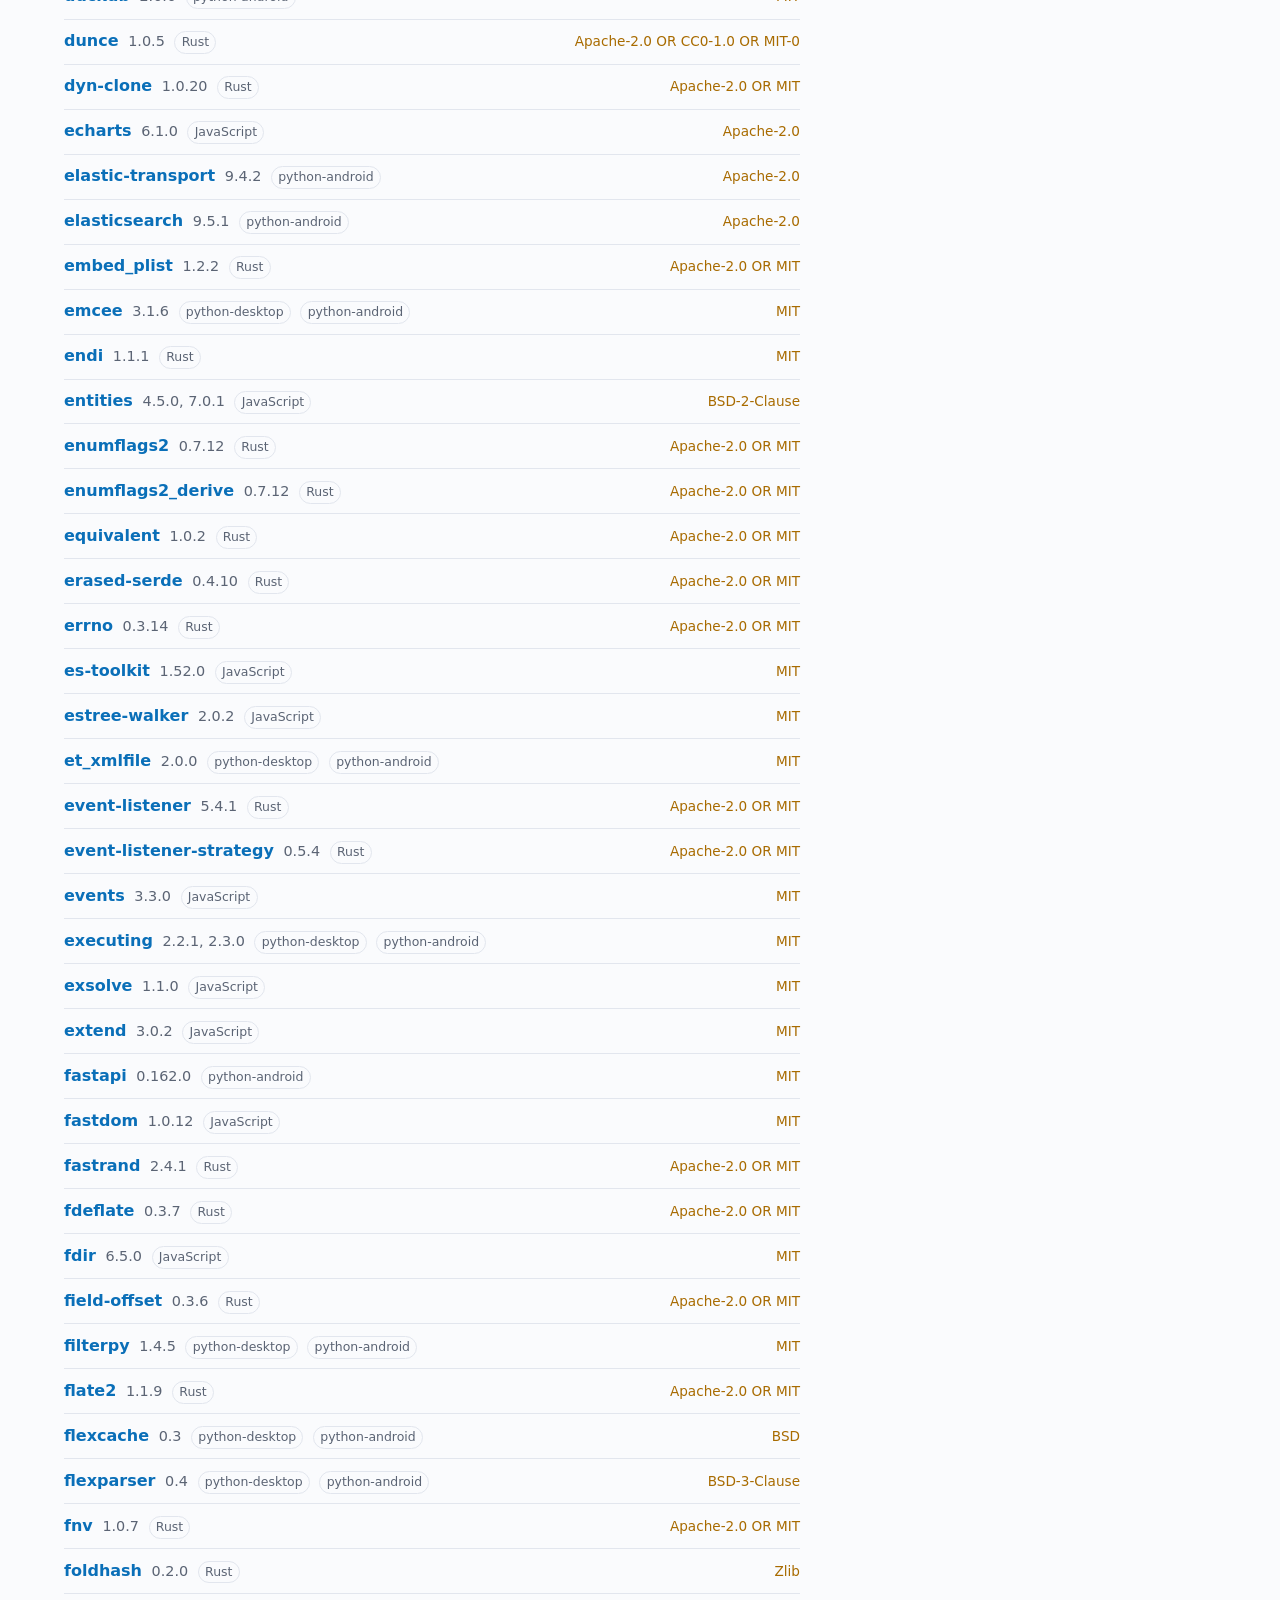
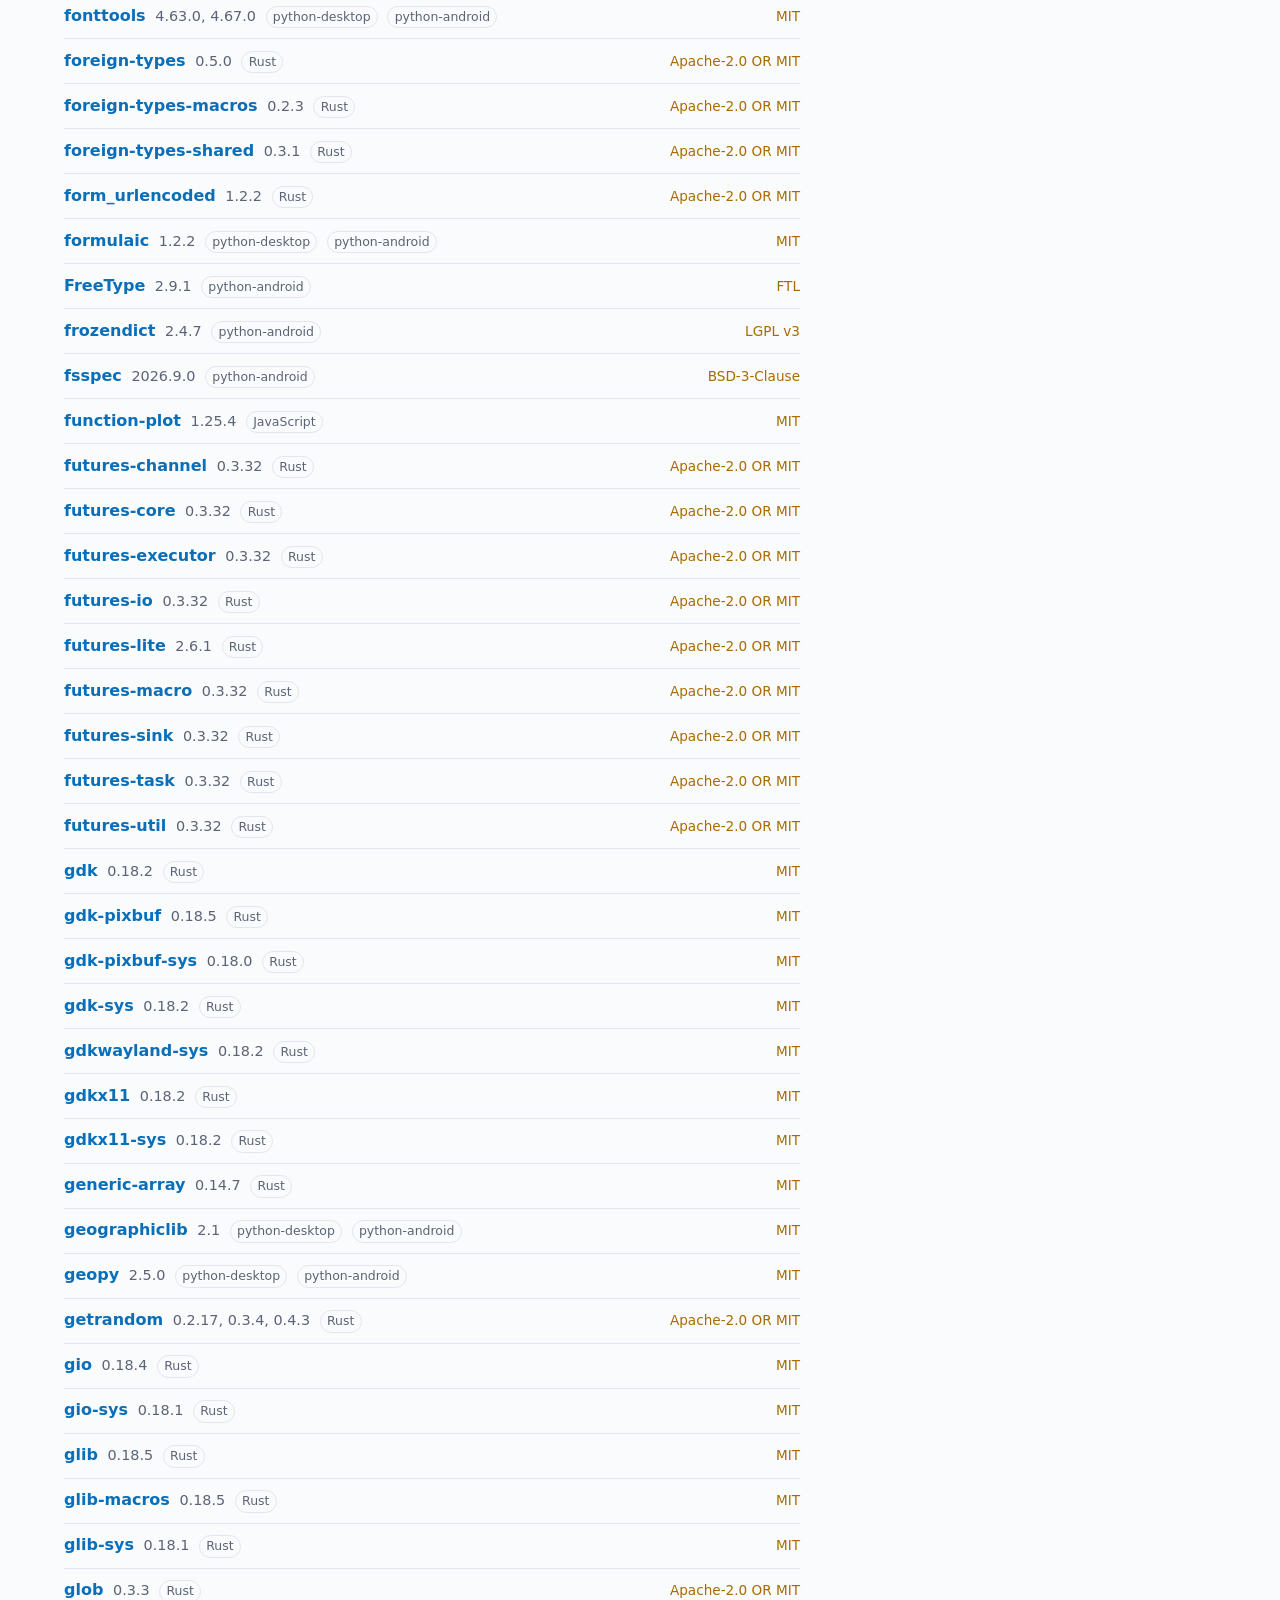
==== commit 3f94590c: "1. update LGPL stuff" ====
--- a/notices/index.html
+++ b/notices/index.html
@@ -53,6 +53,7 @@
       <p class="eyebrow">Open source</p>
       <h1>Third-party notices</h1>
       <p class="lead">AnPyer is built on open-source software. This page lists every component bundled in the app, its licence, and — where the licence requires it — the licence text and copyright notice. The same list is available offline inside the app under <em>About → Open-source licences</em>.</p>
+      <p class="meta">Full source code for the LGPL components is available at <a href="https://github.com/openbook-cfbs/anpyer-oss-sources" rel="noopener">github.com/openbook-cfbs/anpyer-oss-sources</a>.</p>
     </div>
   </section>
 
